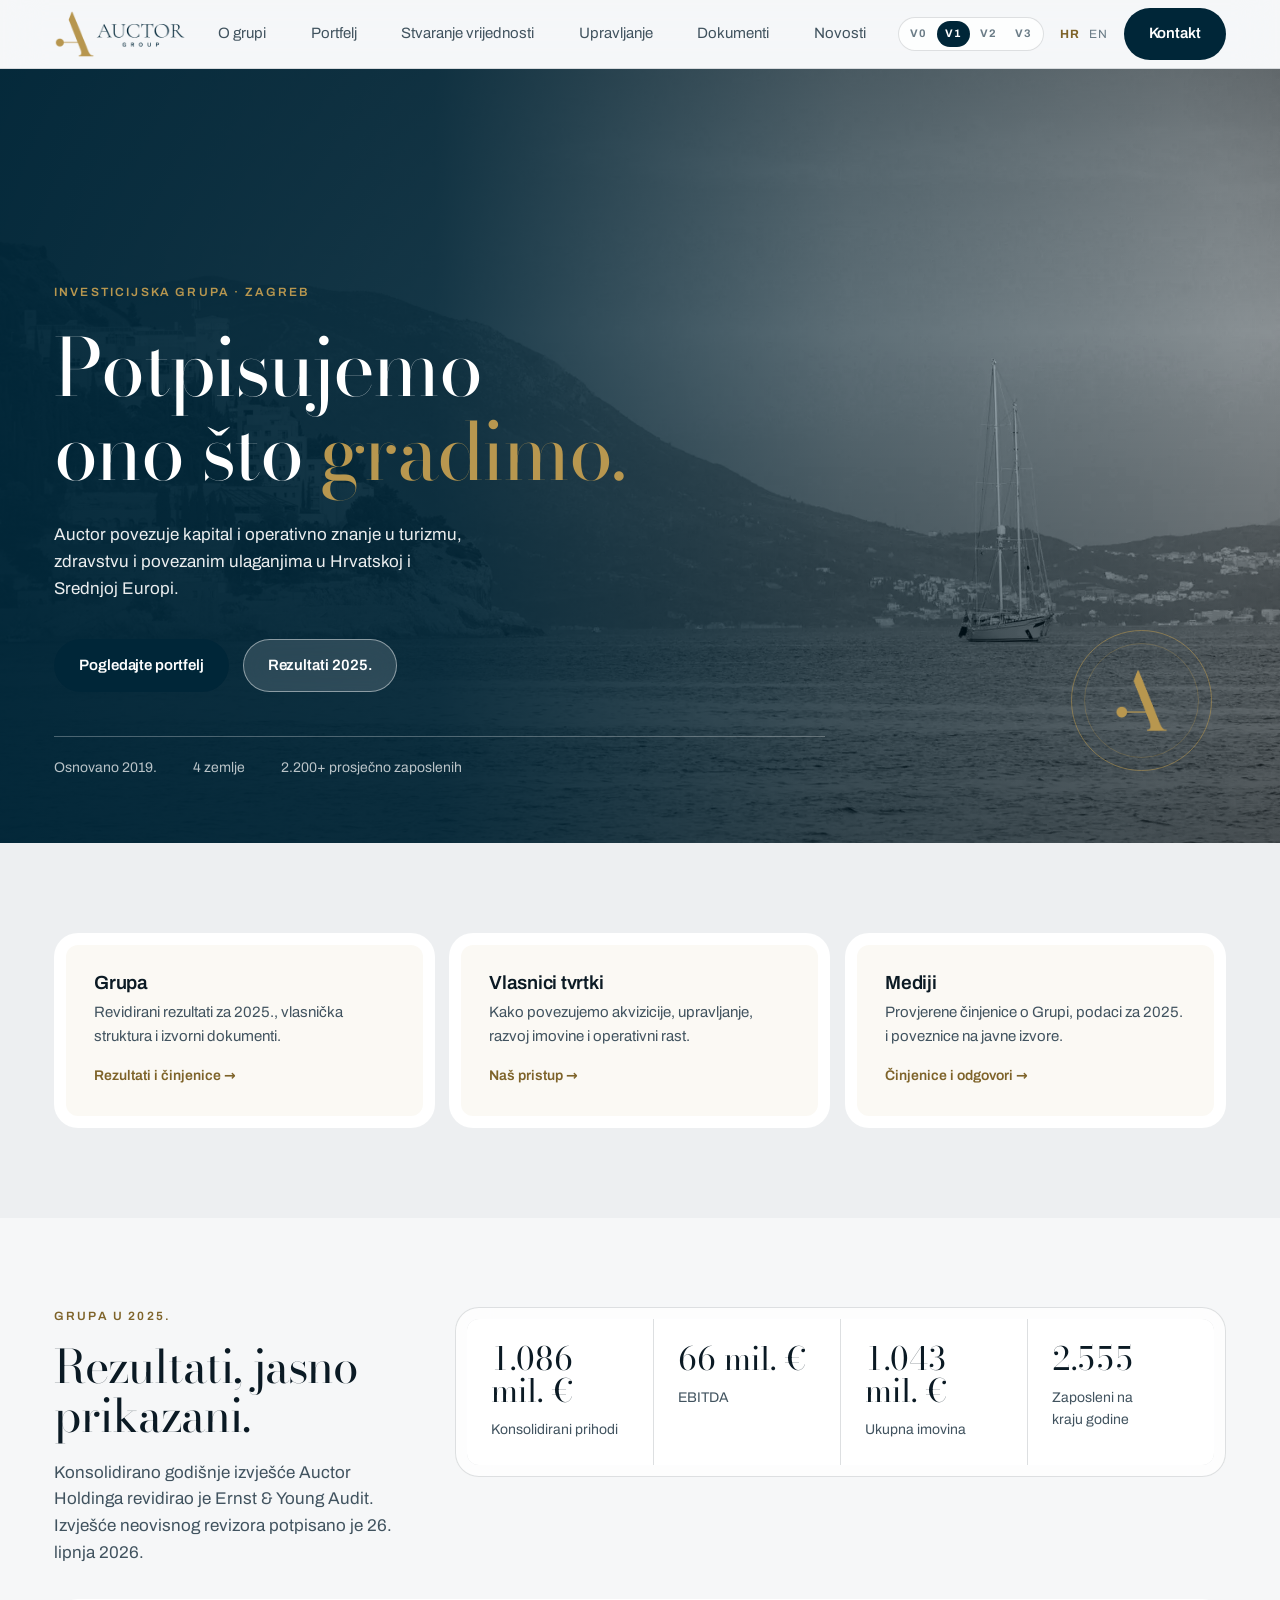
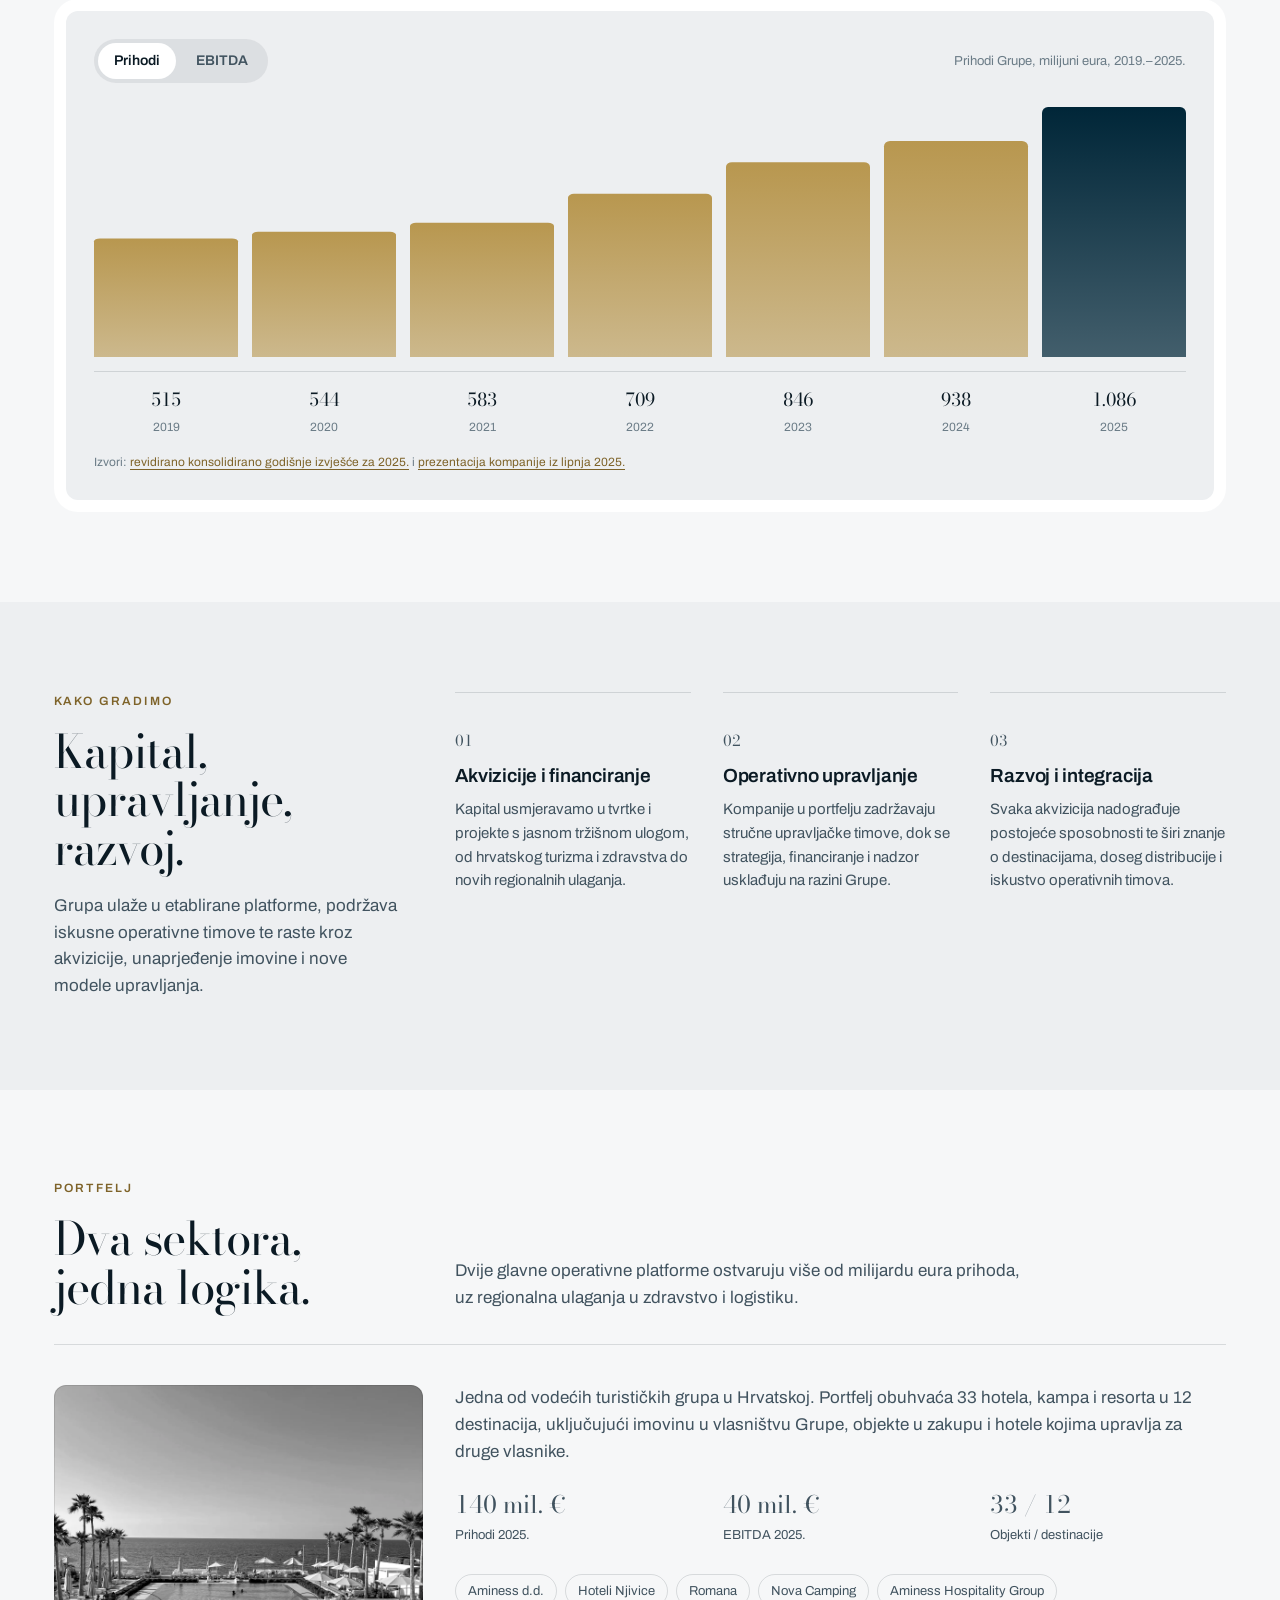
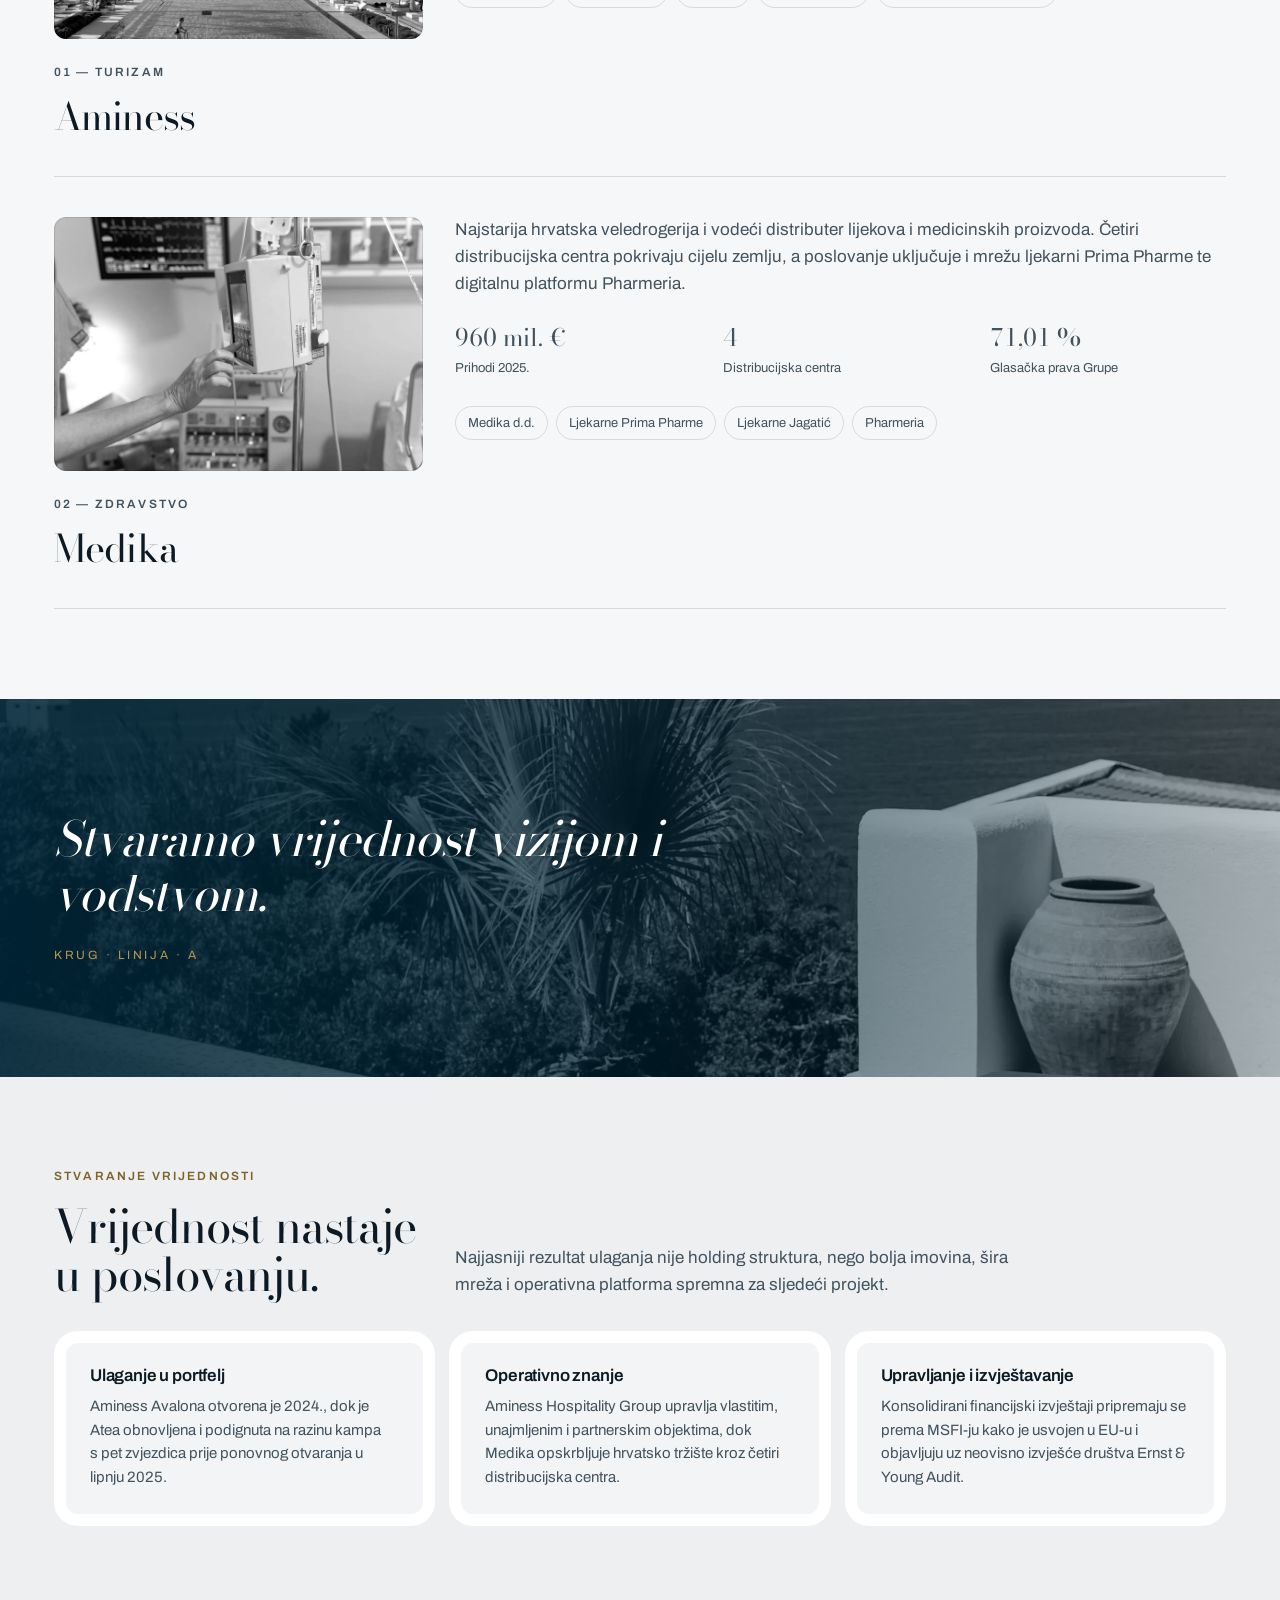
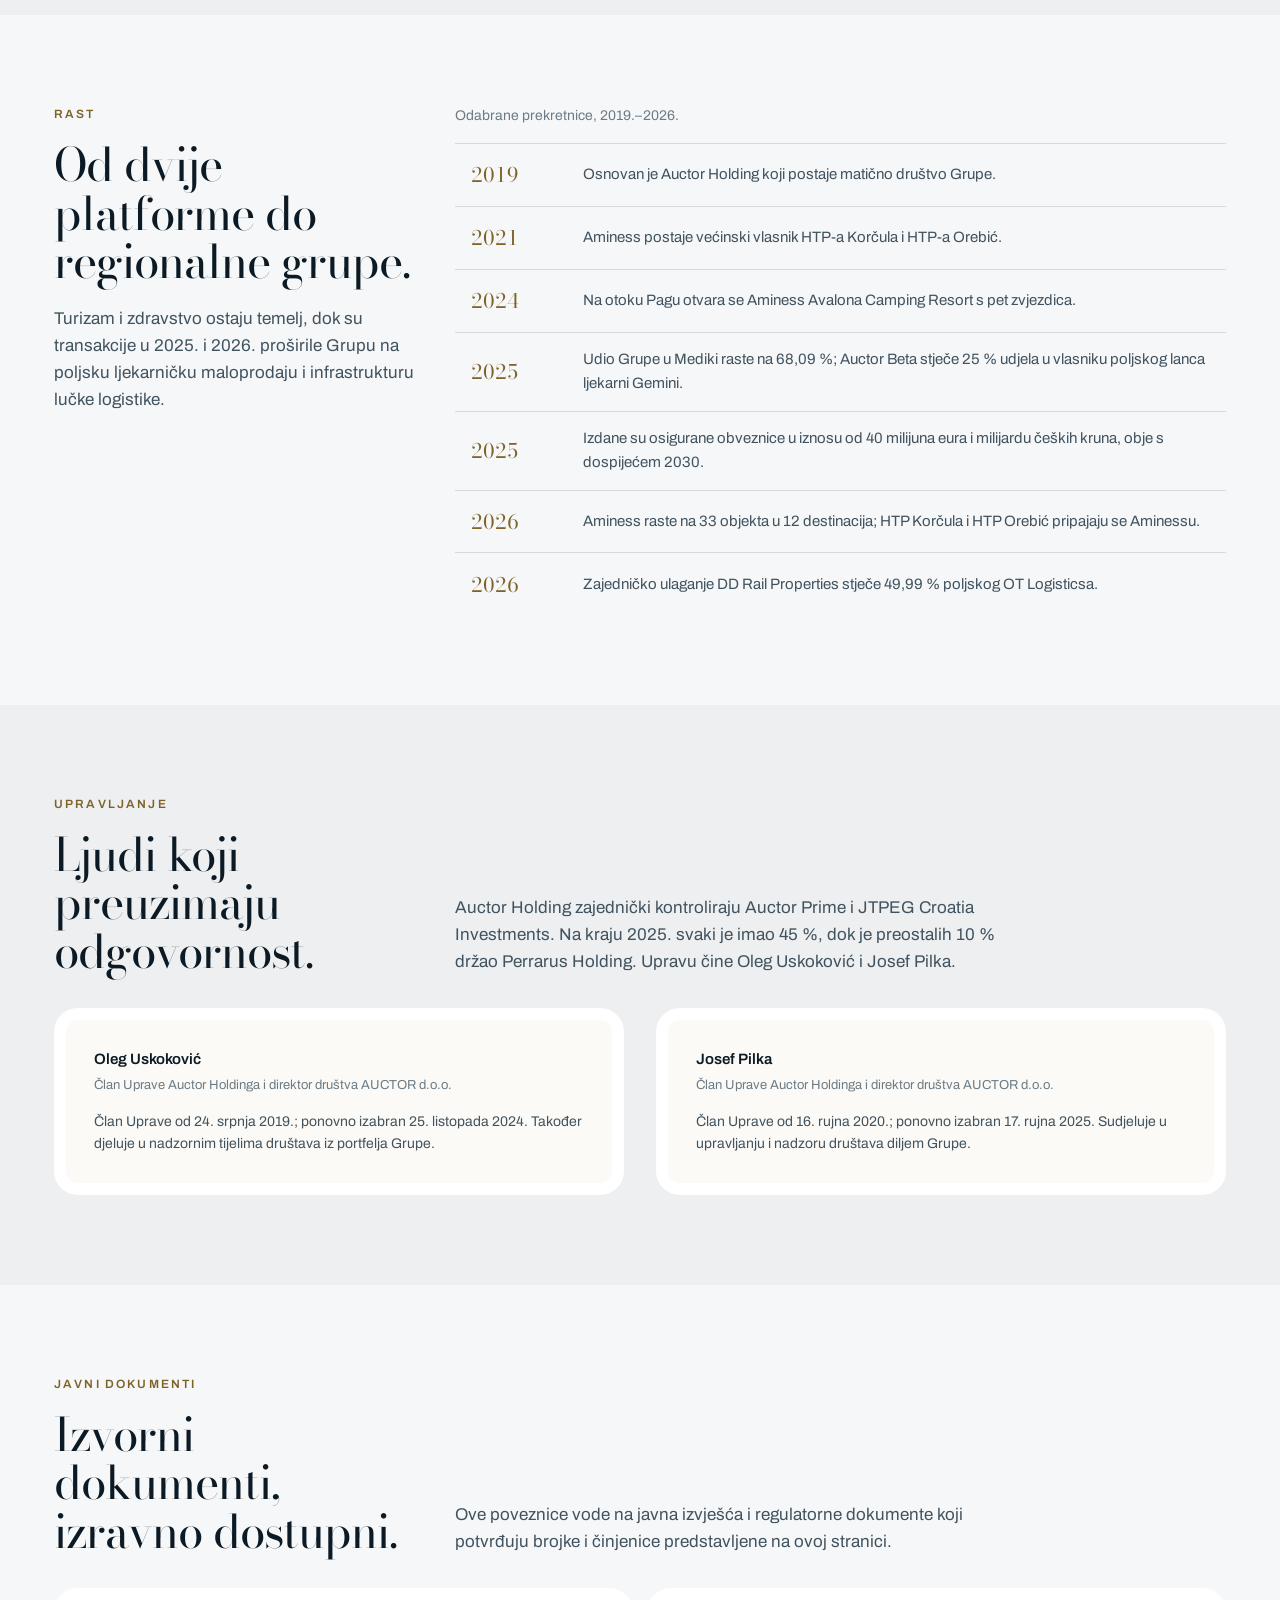
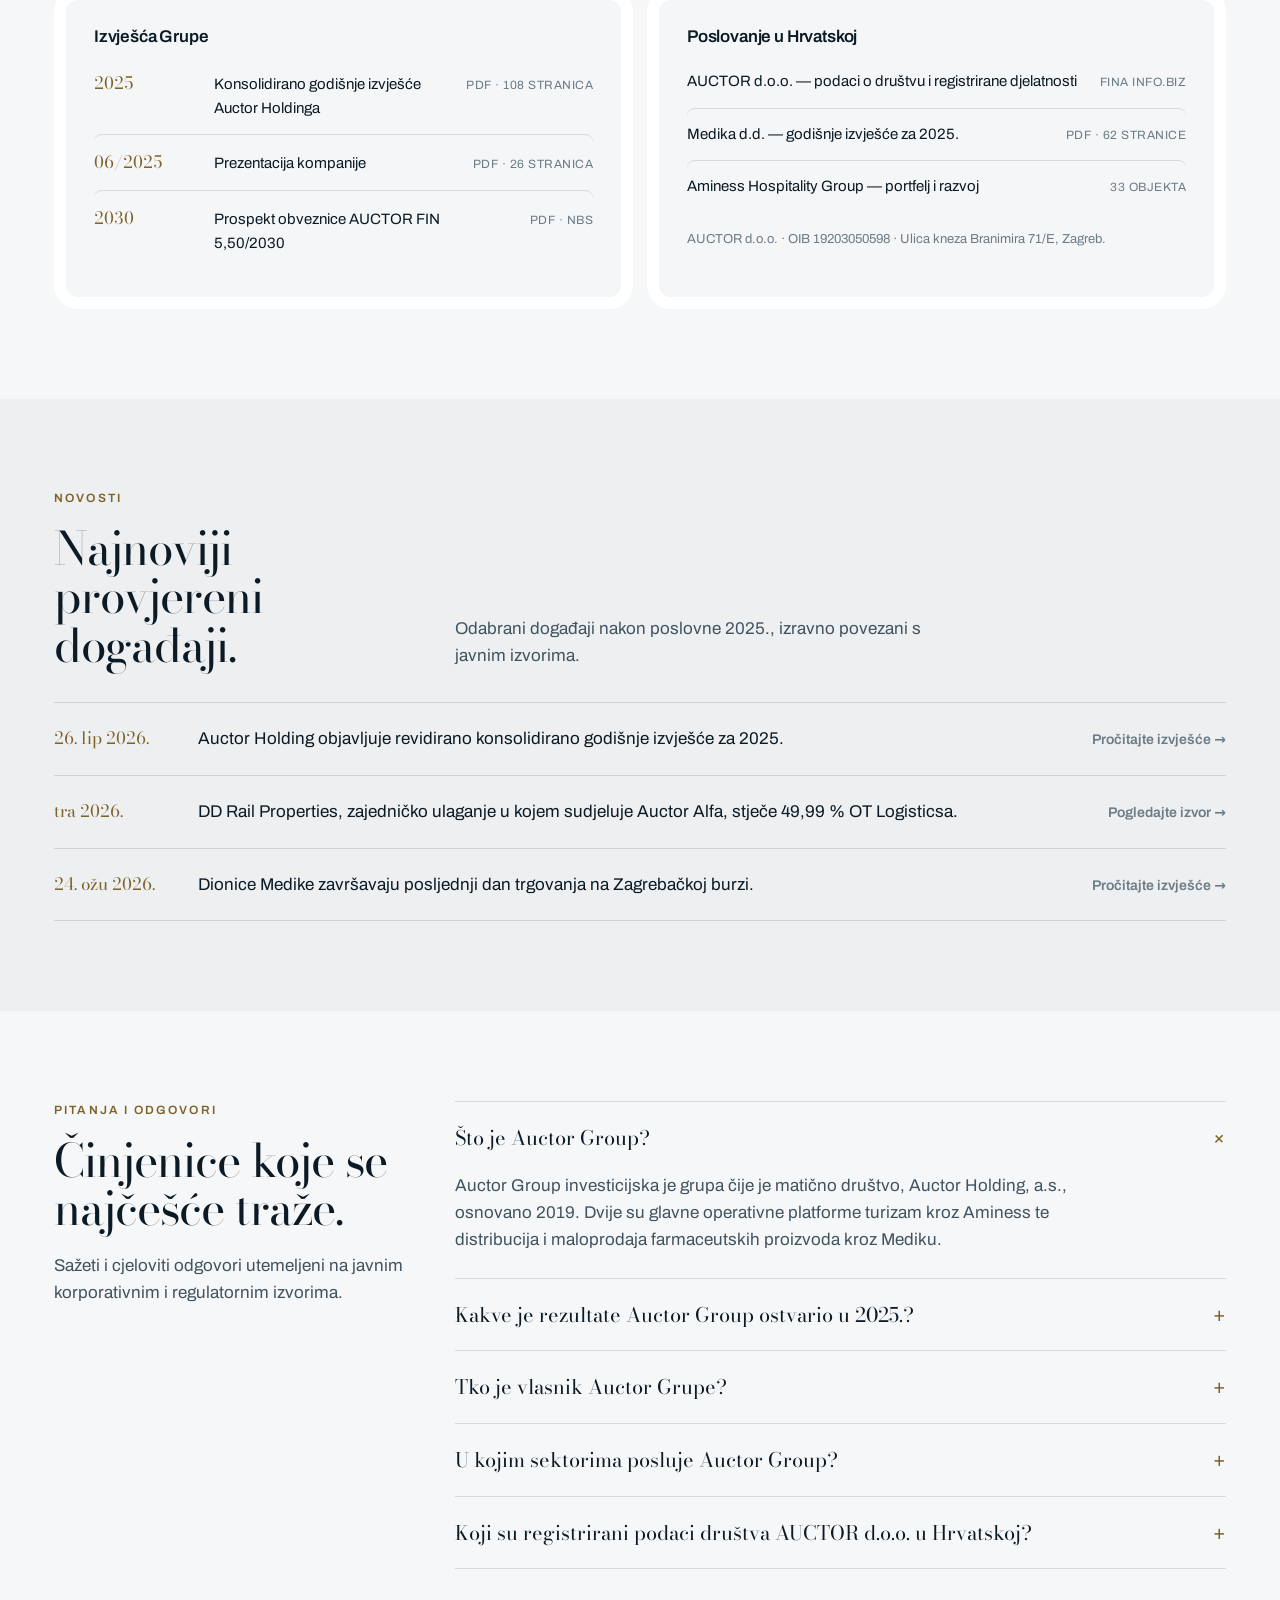
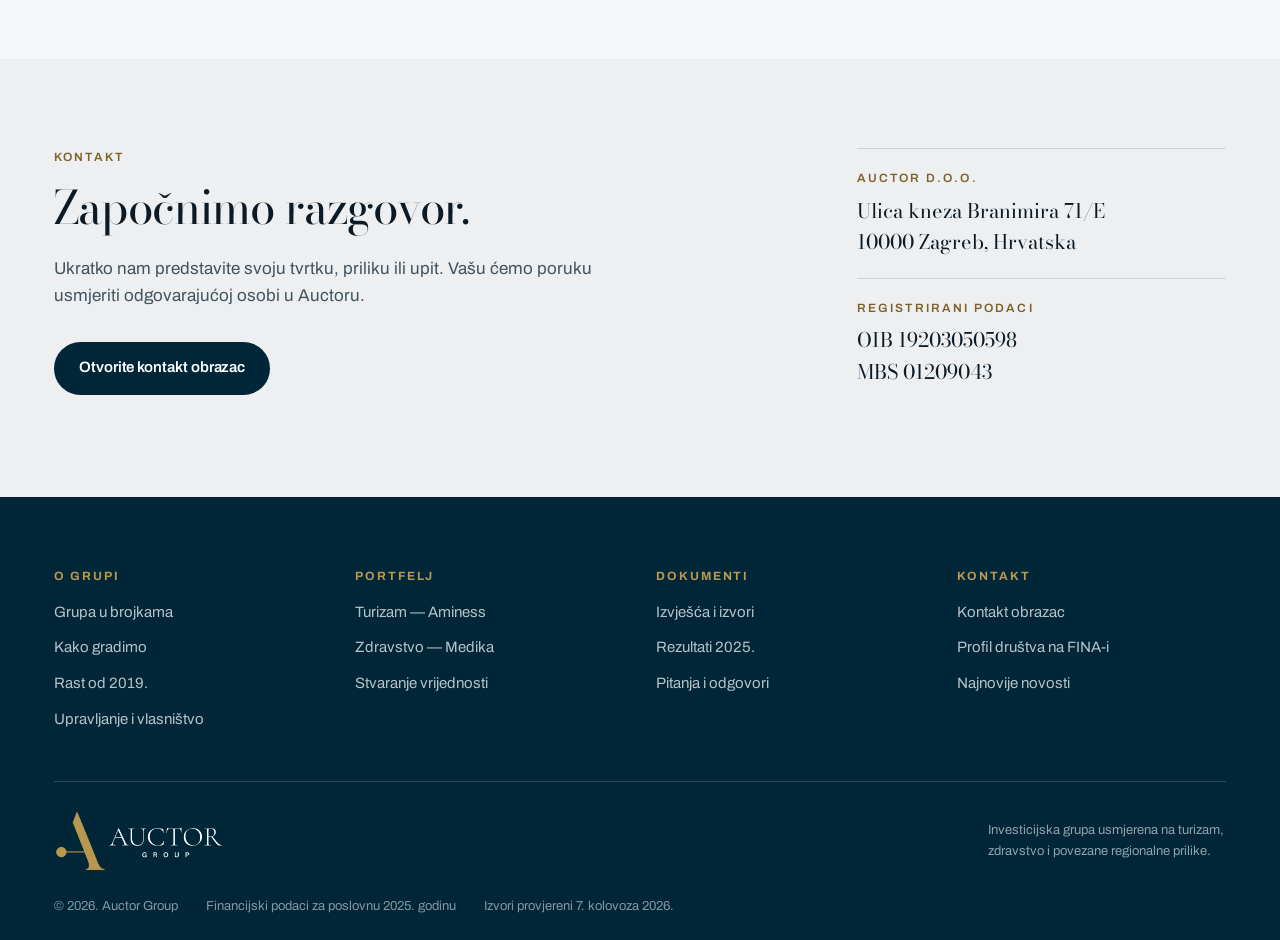
==== hr/index.html @ 30411e46 "Add Croatian and English site versions" ====
<!doctype html>
<html lang="hr">
<head>
<meta charset="utf-8">
<meta name="viewport" content="width=device-width, initial-scale=1">

<title>Auctor Group — ulaganja u turizam i zdravstvo</title>
<meta name="description" content="Auctor Group hrvatska je investicijska grupa koja kroz Aminess i Mediku razvija vodeće kompanije u turizmu i zdravstvu. Pogledajte revidirane rezultate za 2025.">
<meta name="robots" content="index,follow,max-image-preview:large,max-snippet:-1,max-video-preview:-1">
<meta name="googlebot" content="index,follow,max-image-preview:large,max-snippet:-1,max-video-preview:-1">

<link rel="canonical" href="https://www.auctor.hr/hr/">
<link rel="alternate" hreflang="en" href="https://www.auctor.hr/">
<link rel="alternate" hreflang="hr" href="https://www.auctor.hr/hr/">
<link rel="alternate" hreflang="x-default" href="https://www.auctor.hr/">

<meta name="theme-color" content="#F6F7F8" media="(prefers-color-scheme: light)">
<meta name="theme-color" content="#001622" media="(prefers-color-scheme: dark)">

<link rel="icon" href="/favicon.ico" sizes="32x32">
<link rel="icon" type="image/png" sizes="32x32" href="/assets/favicon-32x32.png">
<link rel="icon" type="image/png" sizes="192x192" href="/assets/favicon-192x192.png">
<link rel="apple-touch-icon" sizes="180x180" href="/assets/apple-touch-icon.png">
<link rel="manifest" href="/site.webmanifest">
<link rel="preload" href="/assets/photos/hero.webp" as="image" type="image/webp">

<meta property="og:type" content="website">
<meta property="og:locale" content="hr_HR">
<meta property="og:locale:alternate" content="en_GB">
<meta property="og:site_name" content="Auctor Group">
<meta property="og:title" content="Auctor Group — ulaganja u turizam i zdravstvo">
<meta property="og:description" content="Hrvatska investicijska grupa koja kroz Aminess i Mediku razvija vodeće kompanije u turizmu i zdravstvu.">
<meta property="og:url" content="https://www.auctor.hr/hr/">
<meta property="og:image" content="https://www.auctor.hr/assets/photos/hero.jpg">
<meta property="og:image:secure_url" content="https://www.auctor.hr/assets/photos/hero.jpg">
<meta property="og:image:type" content="image/jpeg">
<meta property="og:image:width" content="2400">
<meta property="og:image:height" content="1400">
<meta property="og:image:alt" content="Jadranska obala, jedno od ključnih turističkih tržišta Auctor Grupe">
<meta name="twitter:card" content="summary_large_image">
<meta name="twitter:title" content="Auctor Group — ulaganja u turizam i zdravstvo">
<meta name="twitter:description" content="Hrvatska investicijska grupa koja kroz Aminess i Mediku razvija vodeće kompanije u turizmu i zdravstvu.">
<meta name="twitter:image" content="https://www.auctor.hr/assets/photos/hero.jpg">
<meta name="twitter:image:alt" content="Jadranska obala, jedno od ključnih turističkih tržišta Auctor Grupe">

<link rel="stylesheet" href="/fonts/fonts.css">
<link rel="stylesheet" href="/assets/mark.css">
<link rel="stylesheet" href="/site.css">

<script type="application/ld+json">
{
  "@context": "https://schema.org",
  "@graph": [
    {
      "@type": "Corporation",
      "@id": "https://www.auctor.hr/#organisation",
      "name": "Auctor Group",
      "legalName": "Auctor Holding, a.s.",
      "alternateName": "Auctor Holding",
      "url": "https://www.auctor.hr/",
      "description": "Hrvatska investicijska grupa s dvije glavne operativne platforme: turizam kroz Aminess te distribucija i maloprodaja farmaceutskih proizvoda kroz Mediku.",
      "foundingDate": "2019",
      "identifier": {
        "@type": "PropertyValue",
        "propertyID": "Company registration number",
        "value": "08364028"
      },
      "industry": "Upravljanje ulaganjima, turizam i zdravstvo",
      "logo": {
        "@type": "ImageObject",
        "@id": "https://www.auctor.hr/#logo",
        "url": "https://www.auctor.hr/assets/lockup-v1-onLight.png",
        "contentUrl": "https://www.auctor.hr/assets/lockup-v1-onLight.png",
        "width": 1200,
        "height": 440,
        "caption": "Auctor Group"
      },
      "image": { "@id": "https://www.auctor.hr/#primaryimage" },
      "sameAs": [
        "https://hr.linkedin.com/company/auctorgroup"
      ],
      "areaServed": [
        { "@type": "Country", "name": "Croatia" },
        { "@type": "Country", "name": "Czech Republic" },
        { "@type": "Country", "name": "Slovakia" },
        { "@type": "Country", "name": "Poland" }
      ],
      "address": {
        "@type": "PostalAddress",
        "streetAddress": "Sokolovská 700/113a",
        "addressLocality": "Prague 8 — Karlín",
        "postalCode": "186 00",
        "addressCountry": "CZ"
      },
      "numberOfEmployees": { "@type": "QuantitativeValue", "value": 2555 },
      "subOrganization": [
        { "@id": "https://www.auctor.hr/#auctor-doo" },
        { "@id": "https://www.auctor.hr/#aminess" },
        { "@id": "https://www.auctor.hr/#medika" }
      ]
    },
    {
      "@type": "Organization",
      "@id": "https://www.auctor.hr/#auctor-doo",
      "name": "AUCTOR d.o.o.",
      "legalName": "AUCTOR d.o.o. za poslovno savjetovanje",
      "taxID": "19203050598",
      "identifier": [
        {
          "@type": "PropertyValue",
          "propertyID": "OIB",
          "value": "19203050598"
        },
        {
          "@type": "PropertyValue",
          "propertyID": "Company registration number",
          "value": "01209043"
        }
      ],
      "parentOrganization": { "@id": "https://www.auctor.hr/#organisation" },
      "address": {
        "@type": "PostalAddress",
        "streetAddress": "Ulica kneza Branimira 71/E",
        "addressLocality": "Zagreb",
        "postalCode": "10000",
        "addressCountry": "HR"
      }
    },
    {
      "@type": "Organization",
      "@id": "https://www.auctor.hr/#aminess",
      "name": "Aminess Group",
      "url": "https://www.aminess-hospitality-group.com/",
      "description": "Turistička grupa s 33 hotela, kampa i resorta u 12 destinacija.",
      "parentOrganization": { "@id": "https://www.auctor.hr/#organisation" }
    },
    {
      "@type": "Organization",
      "@id": "https://www.auctor.hr/#medika",
      "name": "Medika d.d.",
      "url": "https://www.medika.hr/",
      "description": "Vodeći hrvatski distributer lijekova i medicinskih proizvoda s vlastitom ljekarničkom mrežom.",
      "parentOrganization": { "@id": "https://www.auctor.hr/#organisation" }
    },
    {
      "@type": "Person",
      "name": "Oleg Uskoković",
      "jobTitle": "Član Uprave",
      "worksFor": { "@id": "https://www.auctor.hr/#organisation" }
    },
    {
      "@type": "Person",
      "name": "Josef Pilka",
      "jobTitle": "Član Uprave",
      "worksFor": { "@id": "https://www.auctor.hr/#organisation" }
    },
    {
      "@type": "WebSite",
      "@id": "https://www.auctor.hr/#website",
      "url": "https://www.auctor.hr/",
      "name": "Auctor Group",
      "alternateName": "Auctor",
      "description": "Auctor Group kroz Aminess i Mediku razvija vodeće kompanije u turizmu i zdravstvu.",
      "publisher": { "@id": "https://www.auctor.hr/#organisation" },
      "inLanguage": "hr"
    },
    {
      "@type": "ImageObject",
      "@id": "https://www.auctor.hr/#primaryimage",
      "url": "https://www.auctor.hr/assets/photos/hero.jpg",
      "contentUrl": "https://www.auctor.hr/assets/photos/hero.jpg",
      "width": 2400,
      "height": 1400,
      "caption": "Jadranska obala, jedno od ključnih turističkih tržišta Auctor Grupe"
    },
    {
      "@type": "WebPage",
      "@id": "https://www.auctor.hr/hr/#webpage",
      "url": "https://www.auctor.hr/hr/",
      "name": "Auctor Group — ulaganja u turizam i zdravstvo",
      "description": "Auctor Group hrvatska je investicijska grupa koja kroz Aminess i Mediku razvija vodeće kompanije u turizmu i zdravstvu.",
      "isPartOf": { "@id": "https://www.auctor.hr/#website" },
      "about": { "@id": "https://www.auctor.hr/#organisation" },
      "primaryImageOfPage": { "@id": "https://www.auctor.hr/#primaryimage" },
      "dateModified": "2026-08-07",
      "inLanguage": "hr"
    }
  ]
}
</script>
</head>
<body>
<a class="skip" href="#main">Prijeđi na sadržaj</a>

<header class="top">
  <div class="shell top__in">
    <a class="top__logo" href="/hr/" aria-label="Auctor Group — početna">
      <img class="is-light" src="/assets/lockup-v1-onLight.png" alt="Auctor Group" width="1200" height="440">
      <img class="is-dark" src="/assets/lockup-v1-onDark.png" alt="" width="1200" height="440" aria-hidden="true">
    </a>
    <nav class="top__nav" aria-label="Glavna navigacija">
      <a class="top__link" href="#group">O grupi</a>
      <a class="top__link" href="#portfolio">Portfelj</a>
      <a class="top__link" href="#value-creation">Stvaranje vrijednosti</a>
      <a class="top__link" href="#governance">Upravljanje</a>
      <a class="top__link" href="#documents">Dokumenti</a>
      <a class="top__link" href="#updates">Novosti</a>
    </nav>
    <div class="top__side">
      <nav class="version-switch" aria-label="Verzije dizajna">
        <a href="/v0/">V0</a>
        <a href="/hr/" aria-current="page">V1</a>
        <a href="/v2/hr/">V2</a>
        <a href="/v3/hr/">V3</a>
      </nav>
      <nav class="lang" aria-label="Jezici">
        <a href="/hr/" lang="hr" hreflang="hr" aria-current="page">HR</a>
        <a href="/" lang="en" hreflang="en">EN</a>
      </nav>
      <button class="btn js-contact-open" type="button">Kontakt</button>
    </div>
  </div>
  <div class="shell"><nav class="top__scroll" aria-label="Mobilna navigacija">
    <a class="top__link" href="#group">O grupi</a>
    <a class="top__link" href="#portfolio">Portfelj</a>
    <a class="top__link" href="#value-creation">Stvaranje vrijednosti</a>
    <a class="top__link" href="#governance">Upravljanje</a>
    <a class="top__link" href="#documents">Dokumenti</a>
    <a class="top__link" href="#updates">Novosti</a>
    <a class="top__link" href="#faq">Pitanja</a>
    <button class="top__link js-contact-open" type="button">Kontakt</button>
  </nav></div>
</header>

<main id="main">

  <!-- ================= HERO ================= -->
  <section class="hero">
    <div class="hero__bg">
      <picture>
        <source srcset="/assets/photos/hero.webp" type="image/webp">
        <img src="/assets/photos/hero.jpg" alt="Jadranska obala, jedno od ključnih turističkih tržišta Auctor Grupe" width="2400" height="1400" fetchpriority="high" decoding="async">
      </picture>
    </div>
    <div class="hero__scrim" aria-hidden="true"></div>

    <div class="shell grid">
      <div class="c8">
        <p class="eyebrow" data-in style="--i:0">Investicijska grupa · Zagreb</p>
        <h1 data-in style="--i:1">Potpisujemo ono što <em>gradimo.</em></h1>
        <p class="hero__lede" data-in style="--i:2">
          Auctor povezuje kapital i operativno znanje u turizmu, zdravstvu i povezanim
          ulaganjima u Hrvatskoj i Srednjoj Europi.
        </p>
        <div class="hero__cta" data-in style="--i:3">
          <a class="btn" href="#portfolio">Pogledajte portfelj</a>
          <a class="btn btn--quiet" href="#group">Rezultati 2025.</a>
        </div>
        <p class="hero__meta" data-in style="--i:4">
          <span>Osnovano 2019.</span><span>4 zemlje</span><span>2.200+ prosječno zaposlenih</span>
        </p>
      </div>
    </div>

    <p class="hero__seal" role="img" aria-label="Znak Auctora: krug, linija i slovo A">
      <span></span>
    </p>
  </section>

  <!-- ================= AUDIENCE PATHWAYS ================= -->
  <section class="section section--tint" aria-labelledby="pathways-h">
    <div class="shell">
      <h2 id="pathways-h" class="u-hide">Odaberite sadržaj</h2>
      <div class="doors">
        <a class="door" href="#group" data-in style="--i:0">
          <span class="door__in">
            <h3>Grupa</h3>
            <p>Revidirani rezultati za 2025., vlasnička struktura i izvorni dokumenti.</p>
            <span class="door__go">Rezultati i činjenice →</span>
          </span>
        </a>
        <a class="door" href="#approach" data-in style="--i:1">
          <span class="door__in">
            <h3>Vlasnici tvrtki</h3>
            <p>Kako povezujemo akvizicije, upravljanje, razvoj imovine i operativni rast.</p>
            <span class="door__go">Naš pristup →</span>
          </span>
        </a>
        <a class="door" href="#faq" data-in style="--i:2">
          <span class="door__in">
            <h3>Mediji</h3>
            <p>Provjerene činjenice o Grupi, podaci za 2025. i poveznice na javne izvore.</p>
            <span class="door__go">Činjenice i odgovori →</span>
          </span>
        </a>
      </div>
    </div>
  </section>

  <!-- ================= PERFORMANCE ================= -->
  <section class="section" id="group" aria-labelledby="group-h">
    <div class="shell grid">
      <div class="c4">
        <p class="eyebrow">Grupa u 2025.</p>
        <h2 id="group-h" class="h2">Rezultati, jasno prikazani.</h2>
        <p class="lede" style="margin-top:1.25rem">
          Konsolidirano godišnje izvješće Auctor Holdinga revidirao je Ernst &amp; Young Audit.
          Izvješće neovisnog revizora potpisano je 26. lipnja 2026.
        </p>
      </div>
      <div class="c8" data-in>
        <div class="panel">
          <div class="figs">
            <div class="fig"><p class="fig__v num">1.086 mil. €</p><p class="fig__l">Konsolidirani prihodi</p></div>
            <div class="fig"><p class="fig__v num">66 mil. €</p><p class="fig__l">EBITDA</p></div>
            <div class="fig"><p class="fig__v num">1.043 mil. €</p><p class="fig__l">Ukupna imovina</p></div>
            <div class="fig"><p class="fig__v num">2.555</p><p class="fig__l">Zaposleni na kraju godine</p></div>
          </div>
        </div>
      </div>

      <div class="c12" data-in>
        <div class="chart">
          <div class="chart__in">
            <div class="chart__bar">
              <div class="seg" role="group" aria-label="Odaberite pokazatelj poslovanja">
                <button type="button" id="btn-revenue" aria-pressed="true">Prihodi</button>
                <button type="button" id="btn-ebitda" aria-pressed="false">EBITDA</button>
              </div>
              <p class="chart__note" id="chart-note">Prihodi Grupe, milijuni eura, 2019.–2025.</p>
            </div>

            <div class="plot" id="plot" role="img" aria-describedby="chart-note chart-table">
              <div class="plot__col"><span class="plot__bar" style="transform:scaleY(.545)"></span></div>
              <div class="plot__col"><span class="plot__bar" style="transform:scaleY(.576)"></span></div>
              <div class="plot__col"><span class="plot__bar" style="transform:scaleY(.617)"></span></div>
              <div class="plot__col"><span class="plot__bar" style="transform:scaleY(.751)"></span></div>
              <div class="plot__col"><span class="plot__bar" style="transform:scaleY(.896)"></span></div>
              <div class="plot__col"><span class="plot__bar" style="transform:scaleY(.864)"></span></div>
              <div class="plot__col plot__col--last"><span class="plot__bar" style="transform:scaleY(1)"></span></div>
            </div>
            <div class="axis" id="axis">
              <div><b class="num">515</b><span>2019</span></div>
              <div><b class="num">544</b><span>2020</span></div>
              <div><b class="num">583</b><span>2021</span></div>
              <div><b class="num">709</b><span>2022</span></div>
              <div><b class="num">846</b><span>2023</span></div>
              <div><b class="num">938</b><span>2024</span></div>
              <div><b class="num">1,086</b><span>2025</span></div>
            </div>

            <!-- Accessible data-table alternative to the visual chart. -->
            <div class="u-hide"><table id="chart-table">
              <caption>Prihodi i EBITDA Auctor Grupe, milijuni eura</caption>
              <thead><tr><th scope="col">Godina</th><th scope="col">Prihodi</th><th scope="col">EBITDA</th></tr></thead>
              <tbody>
                <tr><th scope="row">2019</th><td>515</td><td>25.5</td></tr>
                <tr><th scope="row">2020</th><td>544</td><td>19.9</td></tr>
                <tr><th scope="row">2021</th><td>583</td><td>27.9</td></tr>
                <tr><th scope="row">2022</th><td>709</td><td>45.4</td></tr>
                <tr><th scope="row">2023</th><td>846</td><td>50.5</td></tr>
                <tr><th scope="row">2024</th><td>938</td><td>65.1</td></tr>
                <tr><th scope="row">2025</th><td>1,086</td><td>66.2</td></tr>
              </tbody>
            </table></div>
            <p class="source-note">
              Izvori: <a href="https://www.datocms-assets.com/145797/1782751970-auctor-holding_consolidated-annual-report_2025-eng.pdf" target="_blank" rel="noopener">revidirano konsolidirano godišnje izvješće za 2025.</a>
              i <a href="https://assets-eu-01.kc-usercontent.com/23883f12-8a12-01af-3f05-426faedce691/9735663a-ffc7-491c-854a-6f6a893ee2dc/Auctor%20Holding%20-%20Investor%20Presentation.pdf" target="_blank" rel="noopener">prezentacija kompanije iz lipnja 2025.</a>
            </p>
          </div>
        </div>
      </div>
    </div>
  </section>

  <!-- ================= APPROACH ================= -->
  <section class="section section--tint" id="approach" aria-labelledby="approach-h">
    <div class="shell grid">
      <div class="c4">
        <p class="eyebrow">Kako gradimo</p>
        <h2 id="approach-h" class="h2">Kapital, upravljanje, razvoj.</h2>
        <p class="lede" style="margin-top:1.25rem">
          Grupa ulaže u etablirane platforme, podržava iskusne operativne timove te raste
          kroz akvizicije, unaprjeđenje imovine i nove modele upravljanja.
        </p>
      </div>
      <ol class="c8 grid" style="grid-template-columns:repeat(auto-fit,minmax(14rem,1fr))">
        <li class="rule" data-in style="--i:0">
          <p class="rule__n num">01</p>
          <h3>Akvizicije i financiranje</h3>
          <p>Kapital usmjeravamo u tvrtke i projekte s jasnom tržišnom ulogom,
             od hrvatskog turizma i zdravstva do novih regionalnih ulaganja.</p>
        </li>
        <li class="rule" data-in style="--i:1">
          <p class="rule__n num">02</p>
          <h3>Operativno upravljanje</h3>
          <p>Kompanije u portfelju zadržavaju stručne upravljačke timove, dok se strategija,
             financiranje i nadzor usklađuju na razini Grupe.</p>
        </li>
        <li class="rule" data-in style="--i:2">
          <p class="rule__n num">03</p>
          <h3>Razvoj i integracija</h3>
          <p>Svaka akvizicija nadograđuje postojeće sposobnosti te širi znanje o destinacijama,
             doseg distribucije i iskustvo operativnih timova.</p>
        </li>
      </ol>
    </div>
  </section>

  <!-- ================= PORTFOLIO ================= -->
  <section class="section" id="portfolio" aria-labelledby="portfolio-h">
    <div class="shell">
      <div class="grid" style="margin-bottom:var(--space)">
        <div class="c4">
          <p class="eyebrow">Portfelj</p>
          <h2 id="portfolio-h" class="h2">Dva sektora, jedna logika.</h2>
        </div>
        <p class="c8 lede" style="align-self:end">
          Dvije glavne operativne platforme ostvaruju više od milijardu eura prihoda,
          uz regionalna ulaganja u zdravstvo i logistiku.
        </p>
      </div>

      <article class="co grid" data-in>
        <div class="c4">
          <picture class="co__photo">
            <source srcset="/assets/photos/turizam.webp" type="image/webp">
            <img src="/assets/photos/turizam.jpg" alt="Bazen hotela na obali s pogledom na more" width="1600" height="1100" loading="lazy" decoding="async">
          </picture>
          <p class="co__tag">01 — Turizam</p>
          <h3 style="margin-top:.875rem">Aminess</h3>
        </div>
        <div class="c8">
          <p>Jedna od vodećih turističkih grupa u Hrvatskoj. Portfelj obuhvaća 33 hotela,
             kampa i resorta u 12 destinacija, uključujući imovinu u vlasništvu Grupe,
             objekte u zakupu i hotele kojima upravlja za druge vlasnike.</p>
          <div class="kv">
            <div><p class="kv__v num">140 mil. €</p><p class="kv__l">Prihodi 2025.</p></div>
            <div><p class="kv__v num">40 mil. €</p><p class="kv__l">EBITDA 2025.</p></div>
            <div><p class="kv__v num">33 / 12</p><p class="kv__l">Objekti / destinacije</p></div>
          </div>
          <p class="chips">
            <span>Aminess d.d.</span><span>Hoteli Njivice</span><span>Romana</span>
            <span>Nova Camping</span><span>Aminess Hospitality Group</span>
          </p>
        </div>
      </article>

      <article class="co grid" data-in>
        <div class="c4">
          <picture class="co__photo">
            <source srcset="/assets/photos/farmacija.webp" type="image/webp">
            <img src="/assets/photos/farmacija.jpg" alt="Medicinska oprema u bolničkoj sobi" width="1600" height="1100" loading="lazy" decoding="async">
          </picture>
          <p class="co__tag">02 — Zdravstvo</p>
          <h3 style="margin-top:.875rem">Medika</h3>
        </div>
        <div class="c8">
          <p>Najstarija hrvatska veledrogerija i vodeći distributer lijekova i medicinskih
             proizvoda. Četiri distribucijska centra pokrivaju cijelu zemlju, a poslovanje uključuje
             i mrežu ljekarni Prima Pharme te digitalnu platformu Pharmeria.</p>
          <div class="kv">
            <div><p class="kv__v num">960 mil. €</p><p class="kv__l">Prihodi 2025.</p></div>
            <div><p class="kv__v num">4</p><p class="kv__l">Distribucijska centra</p></div>
            <div><p class="kv__v num">71,01 %</p><p class="kv__l">Glasačka prava Grupe</p></div>
          </div>
          <p class="chips">
            <span>Medika d.d.</span><span>Ljekarne Prima Pharme</span>
            <span>Ljekarne Jagatić</span><span>Pharmeria</span>
          </p>
        </div>
      </article>
    </div>
  </section>

  <!-- ================= BRAND STATEMENT ================= -->
  <section class="band" aria-label="Izjava brenda">
    <div class="band__bg">
      <picture>
        <source srcset="/assets/photos/traka.webp" type="image/webp">
        <img src="/assets/photos/traka.jpg" alt="" width="2400" height="1000" loading="lazy" decoding="async">
      </picture>
    </div>
    <div class="band__scrim" aria-hidden="true"></div>
    <div class="shell">
      <blockquote>Stvaramo vrijednost vizijom i vodstvom.</blockquote>
      <p class="band__sub">Krug · Linija · A</p>
    </div>
  </section>

  <!-- ================= VALUE CREATION ================= -->
  <section class="section section--tint" id="value-creation" aria-labelledby="value-creation-h">
    <div class="shell">
      <div class="grid" style="margin-bottom:var(--space)">
        <div class="c4">
          <p class="eyebrow">Stvaranje vrijednosti</p>
          <h2 id="value-creation-h" class="h2">Vrijednost nastaje u poslovanju.</h2>
        </div>
        <p class="c8 lede" style="align-self:end">
          Najjasniji rezultat ulaganja nije holding struktura, nego bolja imovina,
          šira mreža i operativna platforma spremna za sljedeći projekt.
        </p>
      </div>
      <div class="esg">
        <div class="esg__i" data-in style="--i:0"><div class="esg__in">
          <h3>Ulaganje u portfelj</h3>
          <p>Aminess Avalona otvorena je 2024., dok je Atea obnovljena i podignuta na razinu
             kampa s pet zvjezdica prije ponovnog otvaranja u lipnju 2025.</p>
        </div></div>
        <div class="esg__i" data-in style="--i:1"><div class="esg__in">
          <h3>Operativno znanje</h3>
          <p>Aminess Hospitality Group upravlja vlastitim, unajmljenim i partnerskim objektima,
             dok Medika opskrbljuje hrvatsko tržište kroz četiri distribucijska centra.</p>
        </div></div>
        <div class="esg__i" data-in style="--i:2"><div class="esg__in">
          <h3>Upravljanje i izvještavanje</h3>
          <p>Konsolidirani financijski izvještaji pripremaju se prema MSFI-ju kako je usvojen u EU-u
             i objavljuju uz neovisno izvješće društva Ernst &amp; Young Audit.</p>
        </div></div>
      </div>
    </div>
  </section>

  <!-- ================= GROWTH ================= -->
  <section class="section" id="growth" aria-labelledby="growth-h">
    <div class="shell grid">
      <div class="c4">
        <p class="eyebrow">Rast</p>
        <h2 id="growth-h" class="h2">Od dvije platforme do regionalne grupe.</h2>
        <p class="lede" style="margin-top:1.25rem">
          Turizam i zdravstvo ostaju temelj, dok su transakcije u 2025. i 2026. proširile
          Grupu na poljsku ljekarničku maloprodaju i infrastrukturu lučke logistike.
        </p>
      </div>
      <div class="c8" data-in>
        <table>
          <caption>Odabrane prekretnice, 2019.–2026.</caption>
          <tbody>
            <tr><th scope="row" class="num">2019</th><td>Osnovan je Auctor Holding koji postaje matično društvo Grupe.</td></tr>
            <tr><th scope="row" class="num">2021</th><td>Aminess postaje većinski vlasnik HTP-a Korčula i HTP-a Orebić.</td></tr>
            <tr><th scope="row" class="num">2024</th><td>Na otoku Pagu otvara se Aminess Avalona Camping Resort s pet zvjezdica.</td></tr>
            <tr><th scope="row" class="num">2025</th><td>Udio Grupe u Mediki raste na 68,09 %; Auctor Beta stječe 25 % udjela u vlasniku poljskog lanca ljekarni Gemini.</td></tr>
            <tr><th scope="row" class="num">2025</th><td>Izdane su osigurane obveznice u iznosu od 40 milijuna eura i milijardu čeških kruna, obje s dospijećem 2030.</td></tr>
            <tr><th scope="row" class="num">2026</th><td>Aminess raste na 33 objekta u 12 destinacija; HTP Korčula i HTP Orebić pripajaju se Aminessu.</td></tr>
            <tr><th scope="row" class="num">2026</th><td>Zajedničko ulaganje DD Rail Properties stječe 49,99 % poljskog OT Logisticsa.</td></tr>
          </tbody>
        </table>
      </div>
    </div>
  </section>

  <!-- ================= GOVERNANCE ================= -->
  <section class="section section--tint" id="governance" aria-labelledby="governance-h">
    <div class="shell">
      <div class="grid" style="margin-bottom:var(--space)">
        <div class="c4">
          <p class="eyebrow">Upravljanje</p>
          <h2 id="governance-h" class="h2">Ljudi koji preuzimaju odgovornost.</h2>
        </div>
        <p class="c8 lede" style="align-self:end">
          Auctor Holding zajednički kontroliraju Auctor Prime i JTPEG Croatia Investments.
          Na kraju 2025. svaki je imao 45 %, dok je preostalih 10 % držao Perrarus Holding.
          Upravu čine Oleg Uskoković i Josef Pilka.
        </p>
      </div>
      <div class="grid">
        <article class="c6 who" data-in style="--i:0"><div class="who__in">
          <p class="who__name">Oleg Uskoković</p>
          <p class="who__role">Član Uprave Auctor Holdinga i direktor društva AUCTOR d.o.o.</p>
          <p class="who__bio">
            Član Uprave od 24. srpnja 2019.; ponovno izabran 25. listopada 2024.
            Također djeluje u nadzornim tijelima društava iz portfelja Grupe.
          </p>
        </div></article>
        <article class="c6 who" data-in style="--i:1"><div class="who__in">
          <p class="who__name">Josef Pilka</p>
          <p class="who__role">Član Uprave Auctor Holdinga i direktor društva AUCTOR d.o.o.</p>
          <p class="who__bio">
            Član Uprave od 16. rujna 2020.; ponovno izabran 17. rujna 2025.
            Sudjeluje u upravljanju i nadzoru društava diljem Grupe.
          </p>
        </div></article>
      </div>
    </div>
  </section>

  <!-- ================= PUBLIC DOCUMENTS ================= -->
  <section class="section" id="documents" aria-labelledby="documents-h">
    <div class="shell">
      <div class="grid" style="margin-bottom:var(--space)">
        <div class="c4">
          <p class="eyebrow">Javni dokumenti</p>
          <h2 id="documents-h" class="h2">Izvorni dokumenti, izravno dostupni.</h2>
        </div>
        <p class="c8 lede" style="align-self:end">
          Ove poveznice vode na javna izvješća i regulatorne dokumente koji potvrđuju brojke
          i činjenice predstavljene na ovoj stranici.
        </p>
      </div>

      <div class="ir">
        <div class="ir__box" data-in style="--i:0"><div class="ir__in">
          <h3>Izvješća Grupe</h3>
          <div class="ir__list">
            <a class="ir__row ir__row--link" href="https://www.datocms-assets.com/145797/1782751970-auctor-holding_consolidated-annual-report_2025-eng.pdf" target="_blank" rel="noopener">
              <span class="ir__date num">2025</span>
              <span class="ir__t">Konsolidirano godišnje izvješće Auctor Holdinga</span>
              <span class="ir__meta">PDF · 108 stranica</span>
            </a>
            <a class="ir__row ir__row--link" href="https://assets-eu-01.kc-usercontent.com/23883f12-8a12-01af-3f05-426faedce691/9735663a-ffc7-491c-854a-6f6a893ee2dc/Auctor%20Holding%20-%20Investor%20Presentation.pdf" target="_blank" rel="noopener">
              <span class="ir__date num">06/2025</span>
              <span class="ir__t">Prezentacija kompanije</span>
              <span class="ir__meta">PDF · 26 stranica</span>
            </a>
            <a class="ir__row ir__row--link" href="https://auctorfinancesk.sk/sites/default/files/Auctor%20Finance%20SK%20-%20Prospekt%20zo%20d%C5%88a%2020.%20j%C3%BAna%202025.pdf" target="_blank" rel="noopener">
              <span class="ir__date num">2030</span>
              <span class="ir__t">Prospekt obveznice AUCTOR FIN 5,50/2030</span>
              <span class="ir__meta">PDF · NBS</span>
            </a>
          </div>
        </div></div>

        <div class="ir__box" data-in style="--i:1"><div class="ir__in">
          <h3>Poslovanje u Hrvatskoj</h3>
          <div class="ir__list">
            <a class="ir__row ir__row--link" href="https://infobiz.fina.hr/tvrtka/auctor-d-o-o/OIB-19203050598" target="_blank" rel="noopener">
              <span class="ir__t">AUCTOR d.o.o. — podaci o društvu i registrirane djelatnosti</span>
              <span class="ir__meta">FINA Info.BIZ</span>
            </a>
            <a class="ir__row ir__row--link" href="https://www.medika.hr/media/3443/fs-200-medika_financijski-izvje%C5%A1taj-2025-eng.pdf" target="_blank" rel="noopener">
              <span class="ir__t">Medika d.d. — godišnje izvješće za 2025.</span>
              <span class="ir__meta">PDF · 62 stranice</span>
            </a>
            <a class="ir__row ir__row--link" href="https://www.aminess-hospitality-group.com/hr/o-nama/" target="_blank" rel="noopener">
              <span class="ir__t">Aminess Hospitality Group — portfelj i razvoj</span>
              <span class="ir__meta">33 objekta</span>
            </a>
          </div>
          <p class="cap" style="margin-top:1rem">
            AUCTOR d.o.o. · OIB 19203050598 · Ulica kneza Branimira 71/E, Zagreb.
          </p>
        </div></div>
      </div>
    </div>
  </section>

  <!-- ================= UPDATES ================= -->
  <section class="section section--tint" id="updates" aria-labelledby="updates-h">
    <div class="shell">
      <div class="grid" style="margin-bottom:var(--space)">
        <div class="c4">
          <p class="eyebrow">Novosti</p>
          <h2 id="updates-h" class="h2">Najnoviji provjereni događaji.</h2>
        </div>
        <p class="c8 lede" style="align-self:end">
          Odabrani događaji nakon poslovne 2025., izravno povezani s javnim izvorima.
        </p>
      </div>
      <div class="news" data-in>
        <a class="news__i" href="https://www.datocms-assets.com/145797/1782751970-auctor-holding_consolidated-annual-report_2025-eng.pdf" target="_blank" rel="noopener">
          <p class="news__d num">26. lip 2026.</p>
          <p class="news__t">Auctor Holding objavljuje revidirano konsolidirano godišnje izvješće za 2025.</p>
          <p class="news__go">Pročitajte izvješće →</p>
        </a>
        <a class="news__i" href="https://www.datocms-assets.com/145797/1782751970-auctor-holding_consolidated-annual-report_2025-eng.pdf" target="_blank" rel="noopener">
          <p class="news__d num">tra 2026.</p>
          <p class="news__t">DD Rail Properties, zajedničko ulaganje u kojem sudjeluje Auctor Alfa, stječe 49,99 % OT Logisticsa.</p>
          <p class="news__go">Pogledajte izvor →</p>
        </a>
        <a class="news__i" href="https://www.datocms-assets.com/145797/1782751970-auctor-holding_consolidated-annual-report_2025-eng.pdf" target="_blank" rel="noopener">
          <p class="news__d num">24. ožu 2026.</p>
          <p class="news__t">Dionice Medike završavaju posljednji dan trgovanja na Zagrebačkoj burzi.</p>
          <p class="news__go">Pročitajte izvješće →</p>
        </a>
      </div>
    </div>
  </section>

  <!-- ================= FAQ (AEO) ================= -->
  <section class="section" id="faq" aria-labelledby="faq-h">
    <div class="shell grid">
      <div class="c4">
        <p class="eyebrow">Pitanja i odgovori</p>
        <h2 id="faq-h" class="h2">Činjenice koje se najčešće traže.</h2>
        <p class="lede" style="margin-top:1.25rem">
          Sažeti i cjeloviti odgovori utemeljeni na javnim korporativnim i regulatornim izvorima.
        </p>
      </div>
      <div class="c8 qa">
        <details open>
          <summary>Što je Auctor Group?</summary>
          <p>Auctor Group investicijska je grupa čije je matično društvo, Auctor Holding, a.s.,
             osnovano 2019. Dvije su glavne operativne platforme turizam kroz Aminess te
             distribucija i maloprodaja farmaceutskih proizvoda kroz Mediku.</p>
        </details>
        <details>
          <summary>Kakve je rezultate Auctor Group ostvario u 2025.?</summary>
          <p>Grupa je ostvarila 1,086 milijardi eura konsolidiranih prihoda, 66 milijuna eura EBITDA-e
             i 20,6 milijuna eura neto dobiti. Ukupna imovina na kraju godine iznosila je 1,043 milijarde eura.</p>
        </details>
        <details>
          <summary>Tko je vlasnik Auctor Grupe?</summary>
          <p>Na dan 31. prosinca 2025. Auctor Prime d.o.o. i JTPEG Croatia Investments, a.s.
             držali su po 45 %, dok je Perrarus Holding a.s. držao 10 %. Grupu zajednički
             kontroliraju Auctor Prime i JTPEG Croatia Investments.</p>
        </details>
        <details>
          <summary>U kojim sektorima posluje Auctor Group?</summary>
          <p>Glavne su platforme turizam kroz Aminess Group te farmaceutska distribucija i maloprodaja
             kroz Medika Group. Grupa ima i manjinski udio u poljskom lancu ljekarni Gemini te
             zajedničko ulaganje povezano s OT Logisticsom.</p>
        </details>
        <details>
          <summary>Koji su registrirani podaci društva AUCTOR d.o.o. u Hrvatskoj?</summary>
          <p>AUCTOR d.o.o. za poslovno savjetovanje, OIB 19203050598, aktivno je društvo sa sjedištem
             u Ulici kneza Branimira 71/E u Zagrebu. Jedini je član društva Auctor Holding, a.s.,
             a direktori su Oleg Uskoković i Josef Pilka.</p>
        </details>
      </div>
    </div>
  </section>

  <!-- ================= CONTACT ================= -->
  <section class="section section--tint" id="contact" aria-labelledby="contact-h">
    <div class="shell grid">
      <div class="c8">
        <p class="eyebrow">Kontakt</p>
        <h2 id="contact-h" class="h2">Započnimo razgovor.</h2>
        <p class="lede" style="margin-top:1.5rem">
          Ukratko nam predstavite svoju tvrtku, priliku ili upit. Vašu ćemo poruku
          usmjeriti odgovarajućoj osobi u Auctoru.
        </p>
        <p style="margin-top:2rem"><button class="btn js-contact-open" type="button">Otvorite kontakt obrazac</button></p>
      </div>
      <div class="c4">
        <div class="k"><p class="k__k">AUCTOR d.o.o.</p><p class="k__v">Ulica kneza Branimira 71/E<br>10000 Zagreb, Hrvatska</p></div>
        <div class="k"><p class="k__k">Registrirani podaci</p><p class="k__v">OIB 19203050598<br>MBS 01209043</p></div>
      </div>
    </div>
  </section>
</main>

<footer class="foot">
  <div class="shell">
    <div class="foot__map">
      <nav class="foot__col" aria-labelledby="f-1">
        <h3 id="f-1">O grupi</h3>
        <ul>
          <li><a href="#group">Grupa u brojkama</a></li>
          <li><a href="#approach">Kako gradimo</a></li>
          <li><a href="#growth">Rast od 2019.</a></li>
          <li><a href="#governance">Upravljanje i vlasništvo</a></li>
        </ul>
      </nav>
      <nav class="foot__col" aria-labelledby="f-2">
        <h3 id="f-2">Portfelj</h3>
        <ul>
          <li><a href="#portfolio">Turizam — Aminess</a></li>
          <li><a href="#portfolio">Zdravstvo — Medika</a></li>
          <li><a href="#value-creation">Stvaranje vrijednosti</a></li>
        </ul>
      </nav>
      <nav class="foot__col" aria-labelledby="f-3">
        <h3 id="f-3">Dokumenti</h3>
        <ul>
          <li><a href="#documents">Izvješća i izvori</a></li>
          <li><a href="#group">Rezultati 2025.</a></li>
          <li><a href="#faq">Pitanja i odgovori</a></li>
        </ul>
      </nav>
      <nav class="foot__col" aria-labelledby="f-4">
        <h3 id="f-4">Kontakt</h3>
        <ul>
          <li><button class="foot__contact js-contact-open" type="button">Kontakt obrazac</button></li>
          <li><a href="https://infobiz.fina.hr/tvrtka/auctor-d-o-o/OIB-19203050598" target="_blank" rel="noopener">Profil društva na FINA-i</a></li>
          <li><a href="#updates">Najnovije novosti</a></li>
        </ul>
      </nav>
    </div>

    <div class="foot__brand">
      <img src="/assets/lockup-v1-onDark.png" alt="Auctor Group" width="1200" height="440" style="width:170px" loading="lazy">
      <p class="cap" style="color:rgba(238,243,246,.6);max-width:34ch">
        Investicijska grupa usmjerena na turizam, zdravstvo i povezane regionalne prilike.
      </p>
    </div>
    <p class="foot__legal">
      <span>© 2026. Auctor Group</span>
      <span>Financijski podaci za poslovnu 2025. godinu</span>
      <span>Izvori provjereni 7. kolovoza 2026.</span>
    </p>
  </div>
</footer>

<dialog class="contact-modal" id="contact-dialog" aria-labelledby="contact-dialog-title">
  <div class="contact-modal__panel">
    <header class="contact-modal__head">
      <div>
        <p class="eyebrow">Kontaktirajte Auctor</p>
        <h2 id="contact-dialog-title">Započnimo razgovor.</h2>
      </div>
      <button class="contact-modal__close" type="button" aria-label="Zatvori kontakt obrazac" data-contact-close>×</button>
    </header>

    <form class="contact-form" id="contact-form" name="contact-v1-hr" action="/contact.ashx" method="post" data-netlify="true" netlify-honeypot="website">
      <input type="hidden" name="form-name" value="contact-v1-hr">
      <p class="contact-form__intro">Ostavite nekoliko podataka kako bismo vaš upit usmjerili odgovarajućoj osobi.</p>

      <div class="contact-form__grid">
        <label class="field">
          <span>Ime i prezime</span>
          <input type="text" name="fullName" autocomplete="name" maxlength="120" required>
        </label>
        <label class="field">
          <span>Tvrtka</span>
          <input type="text" name="company" autocomplete="organization" maxlength="160">
        </label>
        <label class="field">
          <span>Poslovna e-pošta</span>
          <input type="email" name="email" autocomplete="email" inputmode="email" maxlength="254" required>
        </label>
        <label class="field">
          <span>Telefon <small>neobavezno</small></span>
          <input type="tel" name="phone" autocomplete="tel" maxlength="40">
        </label>
        <label class="field field--wide">
          <span>Tema</span>
          <select name="topic" required>
            <option value="">Odaberite temu</option>
            <option value="business-opportunity">Poslovna prilika</option>
            <option value="partnership">Partnerstvo</option>
            <option value="media">Upit za medije</option>
            <option value="other">Ostalo</option>
          </select>
        </label>
        <label class="field field--wide">
          <span>Poruka</span>
          <textarea name="message" rows="6" minlength="20" maxlength="4000" required></textarea>
        </label>
      </div>

      <label class="contact-form__consent">
        <input type="checkbox" name="consent" value="yes" required>
        <span>Pristajem da Auctor koristi ove podatke isključivo kako bi odgovorio na moj upit.</span>
      </label>

      <label class="contact-form__trap" aria-hidden="true">
        <span>Web-stranica</span>
        <input type="text" name="website" tabindex="-1" autocomplete="off">
      </label>

      <div class="contact-form__actions">
        <button class="btn" type="submit">Pošalji poruku</button>
        <p class="contact-form__status" id="contact-form-status" role="status" aria-live="polite"></p>
      </div>
    </form>
  </div>
</dialog>

<script>
(function () {
  var reduce = window.matchMedia('(prefers-reduced-motion: reduce)');

  /* Content entrance: CSS scroll-driven animations with an observer fallback. */
  var hasScrollTimeline = CSS && CSS.supports && CSS.supports('animation-timeline: view()');
  var items = document.querySelectorAll('[data-in]');
  var seal = document.querySelector('.seal');

  if (reduce.matches) {
    items.forEach(function (el) { el.classList.add('on'); });
    if (seal) seal.classList.add('on');
  } else {
    requestAnimationFrame(function () {
      document.querySelectorAll('.hero [data-in]').forEach(function (el) { el.classList.add('on'); });
      if (seal) seal.classList.add('on');
    });
    if (!hasScrollTimeline && 'IntersectionObserver' in window) {
      var io = new IntersectionObserver(function (entries) {
        entries.forEach(function (e) {
          if (!e.isIntersecting) return;
          e.target.classList.add('on');
          io.unobserve(e.target);
        });
      }, { threshold: 0.14, rootMargin: '0px 0px -8% 0px' });
      document.querySelectorAll('main > :not(.hero) [data-in]').forEach(function (el) { io.observe(el); });
    } else if (!hasScrollTimeline) {
      items.forEach(function (el) { el.classList.add('on'); });
    }
  }

  /* Performance chart. */
  var DATA = {
    revenue: { label: 'Prihodi Grupe, milijuni eura, 2019.–2025.',
               values: [515, 544, 583, 709, 846, 938, 1086], format: function (v) { return v >= 1000 ? '1.086' : String(v).replace('.', ','); } },
    ebitda:  { label: 'EBITDA Grupe, milijuni eura, 2019.–2025.',
               values: [25.5, 19.9, 27.9, 45.4, 50.5, 65.1, 66.2], format: function (v) { return String(v).replace('.', ','); } }
  };
  var bars = document.querySelectorAll('#plot .plot__bar');
  var vals = document.querySelectorAll('#axis b');
  var note = document.getElementById('chart-note');
  var buttons = { revenue: document.getElementById('btn-revenue'), ebitda: document.getElementById('btn-ebitda') };

  function draw(key) {
    var set = DATA[key];
    var max = Math.max.apply(null, set.values);
    set.values.forEach(function (v, i) {
      if (bars[i]) bars[i].style.transform = 'scaleY(' + (v / max).toFixed(4) + ')';
      if (vals[i]) vals[i].textContent = set.format(v);
    });
    note.textContent = set.label;
    Object.keys(buttons).forEach(function (k) {
      buttons[k].setAttribute('aria-pressed', String(k === key));
    });
  }
  Object.keys(buttons).forEach(function (k) {
    buttons[k].addEventListener('click', function () { draw(k); });
  });
  draw('revenue');

  /* Accessible contact modal. */
  var dialog = document.getElementById('contact-dialog');
  var openers = document.querySelectorAll('.js-contact-open');
  var closeButton = dialog && dialog.querySelector('[data-contact-close]');
  var lastTrigger = null;

  function openContact(event) {
    lastTrigger = event.currentTarget;
    if (typeof dialog.showModal === 'function') dialog.showModal();
    else dialog.setAttribute('open', '');
    var firstField = dialog.querySelector('input:not([type="checkbox"])');
    if (firstField) window.setTimeout(function () { firstField.focus(); }, 0);
  }

  function closeContact() {
    if (typeof dialog.close === 'function') dialog.close();
    else dialog.removeAttribute('open');
  }

  openers.forEach(function (button) { button.addEventListener('click', openContact); });
  if (closeButton) closeButton.addEventListener('click', closeContact);
  if (dialog) {
    dialog.addEventListener('click', function (event) {
      if (event.target === dialog) closeContact();
    });
    dialog.addEventListener('close', function () {
      if (lastTrigger) lastTrigger.focus();
    });
  }

  /* Submit without leaving the page; native POST remains available without JavaScript. */
  var form = document.getElementById('contact-form');
  var status = document.getElementById('contact-form-status');
  if (form && window.fetch) {
    form.addEventListener('submit', function (event) {
      event.preventDefault();
      var submit = form.querySelector('[type="submit"]');
      submit.disabled = true;
      status.className = 'contact-form__status';
      status.textContent = 'Šaljemo poruku…';

      var isNetlify = window.location.hostname === 'auctor.orka.solutions' || /(^|\.)netlify\.app$/.test(window.location.hostname);
      var formData = new FormData(form);
      var request = isNetlify ? {
        method: 'POST',
        headers: { 'Content-Type': 'application/x-www-form-urlencoded' },
        body: new URLSearchParams(formData).toString()
      } : {
        method: 'POST',
        headers: { 'Accept': 'application/json' },
        body: formData,
        credentials: 'same-origin'
      };

      fetch(isNetlify ? '/' : form.action, request).then(function (response) {
        if (isNetlify) {
          if (!response.ok) throw new Error('Poruku nije bilo moguće poslati. Pokušajte ponovno.');
          return {};
        }
        return response.json().catch(function () { return {}; }).then(function (data) {
          if (!response.ok) throw new Error(data.message || 'Poruku nije bilo moguće poslati. Pokušajte ponovno.');
          return data;
        });
      }).then(function () {
        form.reset();
        status.className = 'contact-form__status is-success';
        status.textContent = 'Hvala. Vaša je poruka poslana.';
      }).catch(function (error) {
        status.className = 'contact-form__status is-error';
        status.textContent = error.message;
      }).finally(function () {
        submit.disabled = false;
      });
    });
  }
})();
</script>
</body>
</html>
---- fonts/fonts.css ----
/* Self-hosted variable fonts. Split by Unicode range so browsers fetch only what is needed. */
@font-face {
  font-family: 'Archivo';
  font-style: normal;
  font-weight: 100 900;
  font-display: swap;
  src: url('./archivo-latin-ext.woff2') format('woff2');
  unicode-range: U+0100-02BA, U+02BD-02C5, U+02C7-02CC, U+02CE-02D7, U+02DD-02FF,
    U+0304, U+0308, U+0329, U+1D00-1DBF, U+1E00-1E9F, U+1EF2-1EFF, U+2020,
    U+20A0-20AB, U+20AD-20C0, U+2113, U+2C60-2C7F, U+A720-A7FF;
}
@font-face {
  font-family: 'Archivo';
  font-style: normal;
  font-weight: 100 900;
  font-display: swap;
  src: url('./archivo-latin.woff2') format('woff2');
  unicode-range: U+0000-00FF, U+0131, U+0152-0153, U+02BB-02BC, U+02C6, U+02DA,
    U+02DC, U+0304, U+0308, U+0329, U+2000-206F, U+20AC, U+2122, U+2191,
    U+2193, U+2212, U+2215, U+FEFF, U+FFFD;
}
@font-face {
  font-family: 'Bodoni Moda';
  font-style: normal;
  font-weight: 400 900;
  font-display: swap;
  src: url('./bodoni-moda-latin-ext.woff2') format('woff2');
  unicode-range: U+0100-02BA, U+02BD-02C5, U+02C7-02CC, U+02CE-02D7, U+02DD-02FF,
    U+0304, U+0308, U+0329, U+1D00-1DBF, U+1E00-1E9F, U+1EF2-1EFF, U+2020,
    U+20A0-20AB, U+20AD-20C0, U+2113, U+2C60-2C7F, U+A720-A7FF;
}
@font-face {
  font-family: 'Bodoni Moda';
  font-style: normal;
  font-weight: 400 900;
  font-display: swap;
  src: url('./bodoni-moda-latin.woff2') format('woff2');
  unicode-range: U+0000-00FF, U+0131, U+0152-0153, U+02BB-02BC, U+02C6, U+02DA,
    U+02DC, U+0304, U+0308, U+0329, U+2000-206F, U+20AC, U+2122, U+2191,
    U+2193, U+2212, U+2215, U+FEFF, U+FFFD;
}
---- assets/mark.css ----
:root {
  --mark-mask: url("/assets/mark-v1-mask.png");
}
---- site.css ----
@layer tokens, base, layout, blocks, motion;

/* =========================================================
   AUCTOR GROUP — production stylesheet
   Foundation: variant B (light, material and depth)
   + 12-column grid + concentric radii + tabular numerals
   + interruptible transitions + the VER01 seal.
   Automatic light/dark colour modes through light-dark().
   ========================================================= */

@layer tokens {
  :root {
    color-scheme: light dark;

    /* Brand colours sampled from AUCTOR_Branding.pdf, VER01. */
    --navy:       #002638;
    --gold-solid: #B8974F;      /* surfaces and graphic elements only */

    /* Colour mode */
    --bg:       light-dark(#F6F7F8, #001622);
    --bg-2:     light-dark(#EDEFF1, #00101A);
    --surface:  light-dark(#FFFFFF, #06202E);
    --glass:    light-dark(rgba(255,255,255,.74), rgba(255,255,255,.05));
    --ink:      light-dark(#0B1A24, #F4F8FA);
    --ink-2:    light-dark(#41535F, rgba(244,248,250,.74));
    --ink-3:    light-dark(#6B7C87, rgba(244,248,250,.56));
    --line:     light-dark(rgba(11,26,36,.13), rgba(255,255,255,.14));
    --line-2:   light-dark(rgba(11,26,36,.26), rgba(255,255,255,.28));
    --gold:     light-dark(#7E6329, #C9A75C);   /* AA-compliant gold for text */

    --btn-bg:   light-dark(#002638, #B8974F);
    --btn-fg:   light-dark(#FFFFFF, #10202B);
    --btn-bg-h: light-dark(#013F5B, #CBA95F);

    --sh-1: light-dark(0 1px 2px rgba(11,26,36,.06), 0 6px 16px rgba(11,26,36,.06),
                       0 1px 2px rgba(0,0,0,.4), 0 8px 20px rgba(0,0,0,.28));
    --sh-2: light-dark(0 2px 6px rgba(11,26,36,.07), 0 20px 44px rgba(11,26,36,.11),
                       0 2px 8px rgba(0,0,0,.45), 0 22px 48px rgba(0,0,0,.4));

    --serif: 'Bodoni Moda', Georgia, serif;
    --sans:  'Archivo', system-ui, -apple-system, sans-serif;

    /* Concentric radii: 12 inner + 12 padding = 24 outer. */
    --pad: 12px;
    --r-in: 12px;
    --r-out: 24px;
    --r-pill: 999px;

    --gut: clamp(1.25rem, 4vw, 2.75rem);
    --shell: 1260px;
    --space: clamp(1.5rem, 3vw, 2rem);

    --ease-out: cubic-bezier(.23, 1, .32, 1);
    --ease-io:  cubic-bezier(.77, 0, .175, 1);
  }
}

@layer base {
  *, *::before, *::after { box-sizing: border-box; }
  html { -webkit-text-size-adjust: 100%; scroll-behavior: smooth; }
  body {
    margin: 0;
    background: var(--bg); color: var(--ink);
    font-family: var(--sans); font-size: 1.0625rem; line-height: 1.58;
    -webkit-font-smoothing: antialiased;
    touch-action: manipulation;
    -webkit-tap-highlight-color: color-mix(in srgb, var(--gold-solid) 22%, transparent);
    overflow-x: hidden;
    padding-left: env(safe-area-inset-left); padding-right: env(safe-area-inset-right);
  }
  img, svg { display: block; max-width: 100%; height: auto; }
  p { margin: 0; text-wrap: pretty; }
  h1, h2, h3, h4 {
    margin: 0; font-family: var(--serif); font-weight: 400;
    line-height: 1.06; letter-spacing: -.022em; text-wrap: balance;
  }
  ul, ol { margin: 0; padding: 0; list-style: none; }
  a { color: inherit; text-decoration: none; }
  button { font: inherit; }
  :focus-visible { outline: 2px solid var(--gold); outline-offset: 3px; border-radius: 4px; }

  .num { font-variant-numeric: tabular-nums; font-feature-settings: "tnum"; }
  .u-hide {
    position: absolute; width: 1px; height: 1px; margin: -1px;
    overflow: hidden; clip-path: inset(50%); white-space: nowrap;
  }
  .skip {
    position: absolute; left: var(--gut); top: -100px; z-index: 99;
    background: var(--gold-solid); color: #10202B;
    padding: .75rem 1.25rem; border-radius: var(--r-in);
    font-weight: 600; font-size: .875rem;
    transition: top 140ms var(--ease-out);
  }
  .skip:focus { top: 1rem; }
}

@layer layout {
  .shell { width: 100%; max-width: var(--shell); margin-inline: auto; padding-inline: var(--gut); }

  /* Swiss grid — 4 / 8 / 12 columns. */
  .grid { display: grid; grid-template-columns: repeat(4, 1fr); gap: var(--space); }
  @media (min-width: 48rem) { .grid { grid-template-columns: repeat(8, 1fr); } }
  @media (min-width: 64rem) { .grid { grid-template-columns: repeat(12, 1fr); } }
  .c4, .c5, .c6, .c7, .c8 { grid-column: span 4; }
  @media (min-width: 48rem) {
    .c5, .c6 { grid-column: span 4; }
    .c7, .c8 { grid-column: span 8; }
  }
  @media (min-width: 64rem) {
    .c4 { grid-column: span 4; } .c5 { grid-column: span 5; } .c6 { grid-column: span 6; }
    .c7 { grid-column: span 7; } .c8 { grid-column: span 8; }
  }
  .c12 { grid-column: 1 / -1; }

  .section { padding-block: clamp(3.5rem, 7vw, 6rem); }
  .section[id] { scroll-margin-top: 6.5rem; }
  .section--tint { background: var(--bg-2); }
}

@layer blocks {
  .eyebrow {
    font-size: .75rem; font-weight: 600; letter-spacing: .18em;
    text-transform: uppercase; color: var(--gold);
  }
  .h2 { font-size: clamp(1.875rem, 3.6vw, 2.875rem); margin-top: 1rem; }
  .lede { color: var(--ink-2); max-width: 58ch; }
  .cap { font-size: .8125rem; color: var(--ink-3); }

  /* ---------- Header ---------- */
  .top {
    position: sticky; top: 0; z-index: 40;
    background: color-mix(in srgb, var(--bg) 72%, transparent);
    backdrop-filter: blur(20px) saturate(180%); -webkit-backdrop-filter: blur(20px) saturate(180%);
    border-bottom: 1px solid var(--line);
    padding-top: env(safe-area-inset-top);
    view-transition-name: top-bar;
  }
  .top__in { display: flex; align-items: center; gap: 1.25rem; min-height: 4.25rem; }
  .top__logo img { width: clamp(138px, 16vw, 162px); }
  .top__logo .is-dark { display: none; }
  @media (prefers-color-scheme: dark) {
    .top__logo .is-light { display: none; }
    .top__logo .is-dark { display: block; }
  }
  .top__nav { display: none; margin-left: auto; gap: clamp(.75rem, 1.6vw, 1.5rem); }
  @media (min-width: 64rem) { .top__nav { display: flex; } }
  .top__link {
    position: relative; white-space: nowrap;
    padding: .5rem .75rem; border-radius: var(--r-pill);
    font-size: .9375rem; color: var(--ink-2);
    border: 0; background: transparent; font-family: inherit; cursor: pointer;
    transition-property: background-color, color;
    transition-duration: 180ms; transition-timing-function: var(--ease-out);
  }
  .top__link::before { content: ""; position: absolute; inset: 50% 0 auto; height: 44px; transform: translateY(-50%); }
  @media (hover: hover) and (pointer: fine) {
    .top__link:hover { background: color-mix(in srgb, var(--ink) 8%, transparent); color: var(--ink); }
  }
  .top__side { margin-left: auto; display: flex; align-items: center; gap: .875rem; }
  @media (min-width: 64rem) { .top__side { margin-left: 0; } }
  .version-switch {
    display: flex; align-items: center; gap: .15rem; padding: .2rem;
    border: 1px solid var(--line); border-radius: var(--r-pill);
    background: color-mix(in srgb, var(--surface) 72%, transparent);
  }
  .version-switch a {
    min-width: 2rem; padding: .28rem .5rem; border-radius: var(--r-pill);
    color: var(--ink-3); font-size: .6875rem; font-weight: 700;
    letter-spacing: .08em; text-align: center;
  }
  .version-switch a[aria-current="page"] { background: var(--navy); color: #fff; }
  @media (max-width: 36rem) {
    .top__in { gap: .5rem; }
    .top__logo img { width: 104px; }
    .top__side { gap: .45rem; }
    .top__side > .btn { display: none; }
    .version-switch a { min-width: 1.7rem; padding-inline: .3rem; }
    .lang { gap: .2rem; }
  }
  .lang { display: flex; gap: .35rem; font-size: .75rem; letter-spacing: .06em; color: var(--ink-3); }
  .lang a { padding: .28rem .12rem; text-decoration: none; }
  .lang [aria-current] { color: var(--gold); font-weight: 700; }
  .top__scroll { display: flex; gap: .25rem; overflow-x: auto; scrollbar-width: none; padding-bottom: .5rem; }
  .top__scroll::-webkit-scrollbar { display: none; }
  @media (min-width: 64rem) { .top__scroll { display: none; } }

  /* ---------- Buttons ---------- */
  .btn {
    display: inline-flex; align-items: center; justify-content: center; gap: .5rem;
    min-height: 44px; padding: .85rem 1.5rem;
    border: 1px solid transparent; border-radius: var(--r-pill);
    background: var(--btn-bg); color: var(--btn-fg);
    font-size: .9375rem; font-weight: 600; letter-spacing: -.005em;
    cursor: pointer; box-shadow: var(--sh-1);
    transition-property: transform, background-color, color, border-color, box-shadow;
    transition-duration: 150ms; transition-timing-function: var(--ease-out);
  }
  .btn:active { transform: scale(.96); }
  @media (hover: hover) and (pointer: fine) { .btn:hover { background: var(--btn-bg-h); box-shadow: var(--sh-2); } }
  .btn--quiet {
    background: var(--glass); color: var(--ink); border-color: var(--line);
    backdrop-filter: blur(12px); -webkit-backdrop-filter: blur(12px); box-shadow: none;
  }
  @media (hover: hover) and (pointer: fine) {
    .btn--quiet:hover { background: var(--surface); border-color: var(--line-2); box-shadow: var(--sh-1); }
  }

  /* ---------- Hero ----------
     Full-bleed monochrome photography with a strong typographic overlay
     and the VER01 seal used as a signature. */
  .hero {
    position: relative; isolation: isolate;
    min-height: min(86dvh, 780px);
    display: flex; align-items: flex-end;
    padding-block: clamp(4rem, 12vh, 8rem) clamp(2.5rem, 6vw, 4rem);
    color: #FFFFFF;
  }
  .hero__bg { position: absolute; inset: 0; z-index: -2; overflow: hidden; }
  .hero__bg img { width: 100%; height: 100%; object-fit: cover; object-position: 50% 55%; }
  /* Two gradients guarantee copy contrast across the image. */
  .hero__scrim {
    position: absolute; inset: 0; z-index: -1;
    background:
      linear-gradient(90deg,
        color-mix(in srgb, var(--navy) 96%, transparent) 0%,
        color-mix(in srgb, var(--navy) 88%, transparent) 34%,
        color-mix(in srgb, var(--navy) 45%, transparent) 66%,
        color-mix(in srgb, var(--navy) 18%, transparent) 100%),
      linear-gradient(180deg, rgba(0,0,0,.34) 0%, rgba(0,0,0,0) 34%, rgba(0,0,0,.45) 100%);
  }
  /* On narrow screens, the copy spans the full width. */
  @media (max-width: 62rem) {
    .hero__scrim {
      background: linear-gradient(180deg,
        color-mix(in srgb, var(--navy) 55%, transparent) 0%,
        color-mix(in srgb, var(--navy) 78%, transparent) 45%,
        color-mix(in srgb, var(--navy) 95%, transparent) 100%);
    }
  }
  .hero .eyebrow { color: var(--gold-solid); }
  .hero h1 { margin-top: 1.25rem; font-size: clamp(2.75rem, 7vw, 5.5rem); }
  .hero h1 em { font-style: normal; color: var(--gold-solid); }
  .hero__lede { color: rgba(255,255,255,.92); }
  .hero__meta { border-top-color: rgba(255,255,255,.28); color: rgba(255,255,255,.72); }
  .hero .btn--quiet {
    background: rgba(255,255,255,.14); color: #fff; border-color: rgba(255,255,255,.45);
  }
  @media (hover: hover) and (pointer: fine) {
    .hero .btn--quiet:hover { background: #fff; color: var(--navy); border-color: #fff; }
  }
  /* Seal over the photograph. */
  .hero__seal {
    position: absolute; right: calc(var(--gut) + 1.5rem); bottom: clamp(2.5rem, 7vw, 4.5rem);
    width: clamp(5.5rem, 11vw, 9rem); aspect-ratio: 1;
    display: grid; place-items: center; z-index: 1;
  }
  .hero__seal::before, .hero__seal::after {
    content: ""; position: absolute; border-radius: 50%;
    border: 1px solid color-mix(in srgb, var(--gold-solid) 55%, transparent);
  }
  .hero__seal::before { inset: 0; }
  .hero__seal::after { inset: 9%; border-color: color-mix(in srgb, var(--gold-solid) 28%, transparent); }
  .hero__seal span {
    width: 38%; aspect-ratio: 1000 / 1190; background: var(--gold-solid);
    -webkit-mask-image: var(--mark-mask); mask-image: var(--mark-mask);
    -webkit-mask-size: contain; mask-size: contain;
    -webkit-mask-repeat: no-repeat; mask-repeat: no-repeat;
  }
  @media (max-width: 40rem) { .hero__seal { display: none; } }
  .hero h1 { margin-top: 1.5rem; font-size: clamp(2.75rem, 6.2vw, 5rem); }
  .hero h1 em { font-style: normal; color: var(--gold-solid); }
  .hero__lede { margin-top: 1.75rem; color: rgba(255,255,255,.92); max-width: 47ch; }
  .hero__cta { display: flex; flex-wrap: wrap; gap: .875rem; margin-top: 2.25rem; }
  .hero__meta {
    margin-top: 2.75rem; padding-top: 1.25rem; border-top: 1px solid var(--line);
    display: flex; flex-wrap: wrap; gap: .5rem 2.25rem; font-size: .875rem; color: rgba(255,255,255,.72);
    border-top-color: rgba(255,255,255,.28);
  }

  /* The seal is the page's one expressive graphic element. */
  .seal { display: grid; place-items: center; }
  .seal__stage {
    position: relative; display: grid; place-items: center;
    width: 100%; aspect-ratio: 1; max-width: 26rem;
  }
  .seal__disc {
    position: absolute; inset: 12%;
    border-radius: 50%;
    background:
      radial-gradient(120% 120% at 30% 22%, color-mix(in srgb, var(--gold-solid) 22%, transparent), transparent 62%),
      var(--glass);
    box-shadow: var(--sh-2), inset 0 1px 0 light-dark(rgba(255,255,255,.9), rgba(255,255,255,.14));
    backdrop-filter: blur(24px) saturate(170%); -webkit-backdrop-filter: blur(24px) saturate(170%);
  }
  .seal__ring { position: absolute; inset: 6%; border: 1px solid color-mix(in srgb, var(--gold-solid) 42%, transparent); border-radius: 50%; }
  .seal__ring--2 { inset: 0; border-color: color-mix(in srgb, var(--gold-solid) 20%, transparent); }
  .seal__mark {
    position: relative; width: 34%; aspect-ratio: 1000 / 1190;
    background: var(--gold-solid);
    -webkit-mask-image: var(--mark-mask); mask-image: var(--mark-mask);
    -webkit-mask-size: contain; mask-size: contain;
    -webkit-mask-repeat: no-repeat; mask-repeat: no-repeat;
    transform-origin: center;
  }
  .seal__cap { margin-top: 1.75rem; text-align: center; }
  .seal__cap b {
    display: block; font-family: var(--serif); font-style: italic; font-weight: 400;
    font-size: 1.1875rem; margin-bottom: .4rem;
  }

  /* ---------- Audience paths ---------- */
  .doors { display: grid; gap: .875rem; }
  @media (min-width: 52rem) { .doors { grid-template-columns: repeat(3, 1fr); } }
  .door {
    container-type: inline-size;
    display: block; background: var(--surface); border-radius: var(--r-out); padding: var(--pad);
    box-shadow: var(--sh-1);
    transition-property: transform, box-shadow;
    transition-duration: 260ms; transition-timing-function: var(--ease-out);
  }
  .door:active { transform: scale(.99); }
  @media (hover: hover) and (pointer: fine) { .door:hover { transform: translateY(-3px); box-shadow: var(--sh-2); } }
  .door__in { display: block; border-radius: var(--r-in); padding: 1.375rem; background: color-mix(in srgb, var(--gold-solid) 6%, transparent); height: 100%; }
  .door h3 { font-family: var(--sans); font-weight: 600; font-size: 1.1875rem; letter-spacing: -.012em; }
  .door p { margin-top: .5rem; color: var(--ink-2); font-size: .9375rem; }
  .door__go { margin-top: 1rem; display: inline-flex; align-items: center; gap: .4rem; font-size: .875rem; font-weight: 600; color: var(--gold); }
  @container (min-width: 22rem) { .door__in { padding: 1.75rem; } }

  /* ---------- Figures ---------- */
  .figs {
    display: grid; gap: 1px; background: var(--line);
    border-radius: var(--r-in); overflow: hidden;
    grid-template-columns: repeat(auto-fit, minmax(10.5rem, 1fr));
  }
  .fig { background: var(--surface); padding: clamp(1.125rem, 2.2vw, 1.5rem); min-width: 0; }
  .fig__v { font-family: var(--serif); font-size: clamp(1.5rem, 2.5vw, 2rem); line-height: 1; }
  .fig__l { margin-top: .75rem; font-size: .875rem; color: var(--ink-2); }
  .panel { border-radius: var(--r-out); padding: var(--pad); background: var(--glass); box-shadow: inset 0 0 0 1px var(--line); backdrop-filter: blur(16px); -webkit-backdrop-filter: blur(16px); }

  /* ---------- Chart ---------- */
  .chart { border-radius: var(--r-out); padding: var(--pad); background: var(--surface); box-shadow: var(--sh-1); }
  .chart__in { border-radius: var(--r-in); padding: clamp(1.25rem, 3vw, 1.75rem); background: var(--bg-2); }
  .chart__bar { display: flex; flex-wrap: wrap; align-items: center; gap: .5rem; margin-bottom: 1.5rem; }
  .seg {
    display: inline-flex; gap: .25rem; padding: .25rem;
    background: color-mix(in srgb, var(--ink) 7%, transparent); border-radius: var(--r-pill);
  }
  .seg button {
    min-height: 36px; padding: .4rem 1rem; border: 0; border-radius: var(--r-pill);
    background: transparent; color: var(--ink-2); font-size: .875rem; font-weight: 600; cursor: pointer;
    transition-property: background-color, color; transition-duration: 180ms; transition-timing-function: var(--ease-out);
  }
  .seg button[aria-pressed="true"] { background: var(--surface); color: var(--ink); box-shadow: var(--sh-1); }
  .chart__note { margin-left: auto; font-size: .8125rem; color: var(--ink-3); }
  .plot { display: grid; grid-template-columns: repeat(7, 1fr); gap: clamp(.35rem, 1.2vw, .875rem); align-items: stretch; height: clamp(160px, 26vw, 250px); }
  .plot__col { position: relative; min-width: 0; }
  .plot__bar {
    position: absolute; inset: 0;
    border-radius: 6px 6px 0 0;
    background: linear-gradient(180deg, var(--gold-solid), color-mix(in srgb, var(--gold-solid) 62%, transparent));
    transform-origin: bottom;
    transition: transform 620ms var(--ease-io);
  }
  .plot__col--last .plot__bar { background: linear-gradient(180deg, var(--navy), color-mix(in srgb, var(--navy) 72%, transparent)); }
  @media (prefers-color-scheme: dark) {
    .plot__col--last .plot__bar { background: linear-gradient(180deg, #E7EDF1, color-mix(in srgb, #E7EDF1 60%, transparent)); }
  }
  .axis { display: grid; grid-template-columns: repeat(7, 1fr); gap: clamp(.35rem, 1.2vw, .875rem); margin-top: .875rem; padding-top: .875rem; border-top: 1px solid var(--line); }
  .axis div { text-align: center; }
  .axis b { display: block; font-family: var(--serif); font-size: clamp(.9375rem, 1.6vw, 1.125rem); font-weight: 400; }
  .axis span { display: block; margin-top: .25rem; font-size: .75rem; color: var(--ink-3); }
  .source-note { margin-top: 1rem; font-size: .75rem; color: var(--ink-3); }
  .source-note a { color: var(--gold); text-decoration: underline; text-decoration-thickness: 1px; text-underline-offset: 3px; }

  /* ---------- Approach ---------- */
  .rule { border-top: 1px solid var(--line); padding-top: 1.5rem; }
  .rule__n { font-family: var(--serif); font-size: 1.125rem; color: var(--gold); }
  .rule h3 { margin-top: .875rem; font-family: var(--sans); font-size: 1.1875rem; font-weight: 600; letter-spacing: -.012em; }
  .rule p { margin-top: .75rem; color: var(--ink-2); font-size: .9375rem; }

  /* ---------- Full-width brand statement ---------- */
  .band {
    position: relative; isolation: isolate; overflow: hidden;
    padding-block: clamp(4rem, 10vw, 7rem);
    color: #fff;
  }
  .band__bg { position: absolute; inset: 0; z-index: -2; }
  .band__bg img { width: 100%; height: 100%; object-fit: cover; object-position: 50% 60%; }
  .band__scrim {
    position: absolute; inset: 0; z-index: -1;
    background: linear-gradient(90deg, color-mix(in srgb, var(--navy) 88%, transparent) 0%, color-mix(in srgb, var(--navy) 62%, transparent) 46%, color-mix(in srgb, var(--navy) 24%, transparent) 100%);
  }
  .band blockquote {
    margin: 0; max-width: 22ch;
    font-family: var(--serif); font-style: italic; font-weight: 400;
    font-size: clamp(1.75rem, 4vw, 3rem); line-height: 1.16; letter-spacing: -.02em;
  }
  .band__sub { margin-top: 1.5rem; font-size: .75rem; letter-spacing: .22em; text-transform: uppercase; color: var(--gold-solid); }

  /* ---------- Portfolio ---------- */
  .co__photo {
    display: block; margin-bottom: 1.5rem; overflow: hidden;
    border-radius: var(--r-in); box-shadow: var(--sh-1);
    outline: 1px solid light-dark(rgba(0,0,0,.10), rgba(255,255,255,.10)); outline-offset: -1px;
  }
  .co__photo img { width: 100%; aspect-ratio: 16 / 11; object-fit: cover; }
  .co { border-top: 1px solid var(--line); padding-block: clamp(1.75rem, 3.5vw, 2.5rem); }
  .co:last-of-type { border-bottom: 1px solid var(--line); }
  .co h3 { font-size: clamp(1.75rem, 3vw, 2.375rem); }
  .co__tag { font-size: .75rem; font-weight: 600; letter-spacing: .18em; text-transform: uppercase; color: var(--gold); }
  .co p { color: var(--ink-2); }
  .kv { display: grid; grid-template-columns: repeat(2, 1fr); gap: 1.25rem var(--space); margin-top: 1.75rem; }
  @media (min-width: 40rem) { .kv { grid-template-columns: repeat(3, 1fr); } }
  .kv__v { font-family: var(--serif); font-size: 1.5rem; line-height: 1; }
  .kv__l { margin-top: .5rem; font-size: .8125rem; color: var(--ink-3); }
  .chips { display: flex; flex-wrap: wrap; gap: .5rem; margin-top: 1.75rem; }
  .chips span { font-size: .8125rem; padding: .35rem .75rem; border-radius: var(--r-pill); border: 1px solid var(--line); color: var(--ink-2); }

  /* ---------- Value creation ---------- */
  .esg { display: grid; gap: .875rem; }
  @media (min-width: 52rem) { .esg { grid-template-columns: repeat(3, 1fr); } }
  .esg__i { background: var(--surface); border-radius: var(--r-out); padding: var(--pad); box-shadow: var(--sh-1); }
  .esg__in { border-radius: var(--r-in); padding: 1.5rem; background: color-mix(in srgb, var(--navy) 5%, transparent); height: 100%; }
  .esg h3 { font-family: var(--sans); font-size: 1.0625rem; font-weight: 600; letter-spacing: -.01em; }
  .esg p { margin-top: .625rem; color: var(--ink-2); font-size: .9375rem; }
  .todo { color: var(--ink-3); font-style: italic; }

  /* ---------- Data table ---------- */
  table { width: 100%; border-collapse: collapse; }
  caption { text-align: left; font-size: .875rem; color: var(--ink-3); padding-bottom: 1rem; }
  th, td { text-align: left; padding: .95rem 1rem; border-top: 1px solid var(--line); font-size: .9375rem; }
  tbody th { font-family: var(--serif); font-weight: 400; font-size: 1.25rem; color: var(--gold); width: 7rem; }
  td { color: var(--ink-2); }

  /* ---------- Governance ---------- */
  .who { background: var(--surface); border-radius: var(--r-out); padding: var(--pad); box-shadow: var(--sh-1); }
  .who__in { border-radius: var(--r-in); padding: clamp(1.25rem, 2.5vw, 1.75rem); background: color-mix(in srgb, var(--gold-solid) 5%, transparent); }
  .who blockquote { margin: 0; font-family: var(--serif); font-size: clamp(1.125rem, 1.9vw, 1.375rem); line-height: 1.35; }
  .who__name { margin-top: 1.25rem; font-weight: 600; font-size: .9375rem; }
  .who__in > .who__name:first-child { margin-top: 0; }
  .who__role { margin-top: .2rem; font-size: .8125rem; color: var(--ink-3); }
  .who__bio { margin-top: 1rem; font-size: .875rem; color: var(--ink-2); }

  /* ---------- FAQ ---------- */
  .qa { border-top: 1px solid var(--line); }
  .qa details { border-bottom: 1px solid var(--line); }
  .qa summary {
    list-style: none; cursor: pointer; padding: 1.25rem 0; min-height: 44px;
    display: flex; align-items: center; justify-content: space-between; gap: 1rem;
    font-family: var(--serif); font-size: clamp(1.0625rem, 1.9vw, 1.25rem);
  }
  .qa summary::-webkit-details-marker { display: none; }
  .qa summary::after {
    content: "+"; font-family: var(--sans); font-size: 1.25rem; color: var(--gold); flex: none;
    transition: transform 220ms var(--ease-out);
  }
  .qa details[open] summary::after { transform: rotate(45deg); }
  .qa p { padding-bottom: 1.5rem; color: var(--ink-2); max-width: 68ch; }
  .qa p a { color: var(--gold); text-decoration: underline; text-underline-offset: 3px; }

  /* ---------- Contact CTA ---------- */
  .k { border-top: 1px solid var(--line); padding-block: 1.25rem; }
  .k__k { font-size: .75rem; font-weight: 600; letter-spacing: .18em; text-transform: uppercase; color: var(--gold); }
  .k__v { margin-top: .4rem; font-family: var(--serif); font-size: 1.25rem; }
  .k__v a { border-bottom: 1px solid var(--line-2); }
  @media (hover: hover) and (pointer: fine) { .k__v a:hover { border-bottom-color: var(--gold); } }

  /* ---------- Contact modal ---------- */
  .contact-modal {
    width: min(760px, calc(100% - 2rem)); max-height: min(90dvh, 900px);
    margin: auto; padding: 0; overflow: auto;
    border: 0; border-radius: var(--r-out);
    background: var(--surface); color: var(--ink); box-shadow: var(--sh-2);
  }
  .contact-modal::backdrop { background: rgba(0, 13, 20, .72); backdrop-filter: blur(8px); }
  .contact-modal__panel { padding: clamp(1.25rem, 4vw, 2.5rem); }
  .contact-modal__head { display: flex; align-items: flex-start; justify-content: space-between; gap: 2rem; }
  .contact-modal__head h2 { margin-top: .75rem; font-size: clamp(1.75rem, 4vw, 2.75rem); }
  .contact-modal__close {
    flex: none; display: grid; place-items: center; width: 44px; height: 44px;
    border: 1px solid var(--line); border-radius: 50%; background: var(--bg-2); color: var(--ink);
    font: 300 1.75rem/1 var(--sans); cursor: pointer;
    transition: background-color 160ms var(--ease-out), transform 160ms var(--ease-out);
  }
  .contact-modal__close:active { transform: scale(.94); }
  .contact-form { margin-top: 1.75rem; }
  .contact-form__intro { color: var(--ink-2); max-width: 56ch; }
  .contact-form__grid { display: grid; grid-template-columns: 1fr; gap: 1rem; margin-top: 1.5rem; }
  @media (min-width: 42rem) {
    .contact-form__grid { grid-template-columns: 1fr 1fr; }
    .field--wide { grid-column: 1 / -1; }
  }
  .field { display: grid; gap: .45rem; }
  .field > span { font-size: .8125rem; font-weight: 600; color: var(--ink-2); }
  .field small { font-weight: 400; color: var(--ink-3); }
  .field input, .field select, .field textarea {
    width: 100%; min-height: 48px; padding: .75rem .875rem;
    border: 1px solid var(--line-2); border-radius: var(--r-in);
    background: var(--bg); color: var(--ink); font: inherit; font-size: 1rem;
    transition: border-color 160ms var(--ease-out), box-shadow 160ms var(--ease-out);
  }
  .field textarea { min-height: 9rem; resize: vertical; }
  .field input:focus, .field select:focus, .field textarea:focus {
    outline: 0; border-color: var(--gold); box-shadow: 0 0 0 3px color-mix(in srgb, var(--gold-solid) 22%, transparent);
  }
  .contact-form__consent { display: flex; align-items: flex-start; gap: .75rem; margin-top: 1.25rem; color: var(--ink-2); font-size: .8125rem; }
  .contact-form__consent input { flex: none; width: 1.1rem; height: 1.1rem; margin-top: .15rem; accent-color: var(--navy); }
  .contact-form__trap { position: absolute; width: 1px; height: 1px; overflow: hidden; clip-path: inset(50%); }
  .contact-form__actions { display: flex; flex-wrap: wrap; align-items: center; gap: 1rem; margin-top: 1.5rem; }
  .contact-form__actions .btn:disabled { opacity: .6; cursor: wait; }
  .contact-form__status { flex: 1 1 16rem; min-height: 1.4em; font-size: .875rem; color: var(--ink-3); }
  .contact-form__status.is-success { color: light-dark(#23613C, #8ED5A8); }
  .contact-form__status.is-error { color: light-dark(#9A2D2D, #FFAAAA); }

  /* ---------- Public documents ---------- */
  .ir { display: grid; gap: .875rem; }
  @media (min-width: 56rem) { .ir { grid-template-columns: 1fr 1fr; } }
  .ir__box { background: var(--surface); border-radius: var(--r-out); padding: var(--pad); box-shadow: var(--sh-1); }
  .ir__in { border-radius: var(--r-in); padding: clamp(1.25rem, 2.5vw, 1.75rem); background: color-mix(in srgb, var(--navy) 4%, transparent); height: 100%; }
  .ir h3 { font-family: var(--sans); font-size: 1.0625rem; font-weight: 600; letter-spacing: -.01em; }
  .ir__list { margin-top: 1rem; }
  .ir__row { display: flex; flex-wrap: wrap; align-items: baseline; gap: .35rem 1rem; padding: .875rem 0; border-top: 1px solid var(--line); }
  .ir__row:first-child { border-top: 0; padding-top: .5rem; }
  .ir__date { font-family: var(--serif); font-size: 1.0625rem; color: var(--gold); min-width: 6.5rem; }
  .ir__t { flex: 1 1 12rem; min-width: 0; font-size: .9375rem; }
  .ir__meta { font-size: .75rem; color: var(--ink-3); letter-spacing: .04em; text-transform: uppercase; }
  .ir__row--link { border-radius: 8px; transition: background-color 180ms var(--ease-out); }
  @media (hover: hover) and (pointer: fine) {
    .ir__row--link:hover { background: color-mix(in srgb, var(--gold-solid) 8%, transparent); }
    .ir__row--link:hover .ir__meta { color: var(--gold); }
  }
  .ir__years { display: flex; flex-wrap: wrap; gap: .4rem; margin-top: 1.25rem; }
  .ir__years span, .ir__years a {
    font-size: .8125rem; padding: .3rem .7rem; border-radius: var(--r-pill);
    border: 1px solid var(--line); color: var(--ink-2);
  }
  .ir__years .is-now { background: color-mix(in srgb, var(--gold-solid) 16%, transparent); border-color: transparent; color: var(--ink); font-weight: 600; }

  /* ---------- Updates ---------- */
  .news { display: grid; gap: 0; }
  .news__i { display: grid; gap: .5rem 2rem; padding-block: 1.375rem; border-top: 1px solid var(--line); }
  @media (min-width: 48rem) { .news__i { grid-template-columns: 7rem minmax(0, 1fr) auto; align-items: baseline; } }
  .news__i:last-child { border-bottom: 1px solid var(--line); }
  .news__d { font-family: var(--serif); font-size: 1.0625rem; color: var(--gold); }
  .news__t { font-size: 1.0625rem; }
  .news__go { font-size: .875rem; font-weight: 600; color: var(--ink-3); }
  .news__i { transition: background-color 180ms var(--ease-out); }
  @media (hover: hover) and (pointer: fine) {
    .news__i:hover { background: color-mix(in srgb, var(--gold-solid) 7%, transparent); }
    .news__i:hover .news__go { color: var(--gold); }
  }

  /* ---------- Footer sitemap ---------- */
  .foot {
    border-top: 1px solid var(--line); background: var(--navy); color: #EEF3F6;
    padding-block: clamp(3rem, 6vw, 4.5rem) 1.5rem;
    padding-bottom: calc(1.5rem + env(safe-area-inset-bottom));
  }
  .foot__map { display: grid; gap: 2rem var(--space); grid-template-columns: repeat(2, 1fr); }
  @media (min-width: 56rem) { .foot__map { grid-template-columns: repeat(4, 1fr); } }
  .foot__col h3 { font-family: var(--sans); font-size: .75rem; font-weight: 700; letter-spacing: .16em; text-transform: uppercase; color: var(--gold-solid); }
  .foot__col ul { margin-top: 1rem; display: grid; gap: .55rem; }
  .foot__col a { font-size: .9375rem; color: rgba(238,243,246,.76); }
  .foot__contact { padding: 0; border: 0; background: transparent; color: rgba(238,243,246,.76); font: inherit; font-size: .9375rem; cursor: pointer; }
  @media (hover: hover) and (pointer: fine) { .foot__col a:hover { color: #fff; } }
  @media (hover: hover) and (pointer: fine) { .foot__contact:hover { color: #fff; } }
  .foot__brand { margin-top: 3rem; padding-top: 1.75rem; border-top: 1px solid rgba(255,255,255,.16); display: flex; flex-wrap: wrap; gap: 1.5rem 2rem; align-items: center; justify-content: space-between; }
  .foot__legal { margin-top: 1.5rem; display: flex; flex-wrap: wrap; gap: .5rem 1.75rem; font-size: .8125rem; color: rgba(238,243,246,.55); }
}

@layer motion {
  /* Ready for future multi-page navigation. */
  @view-transition { navigation: auto; }

  [data-in] { opacity: 0; transform: translateY(14px); }
  [data-in].on {
    opacity: 1; transform: none;
    transition-property: opacity, transform;
    transition-duration: 560ms; transition-timing-function: var(--ease-out);
    transition-delay: calc(var(--i, 0) * 70ms);
  }

  /* Scroll-driven reveal with JavaScript fallback. */
  @supports (animation-timeline: view()) {
    @media (prefers-reduced-motion: no-preference) {
      [data-in] {
        opacity: 1; transform: none;
        animation: rise-in both linear;
        animation-timeline: view();
        animation-range: entry 8% cover 26%;
      }
      [data-in].on { transition: none; }
    }
  }
  @keyframes rise-in { from { opacity: 0; transform: translateY(14px); } to { opacity: 1; transform: none; } }

  .seal__mark { opacity: 0; transform: scale(1.12); filter: blur(6px); }
  .seal__ring, .seal__disc { opacity: 0; transform: scale(.94); }
  .seal.on .seal__mark {
    opacity: 1; transform: scale(1); filter: blur(0);
    transition-property: opacity, transform, filter;
    transition-duration: 640ms; transition-delay: 160ms; transition-timing-function: var(--ease-out);
  }
  .seal.on .seal__disc, .seal.on .seal__ring {
    opacity: 1; transform: scale(1);
    transition-property: opacity, transform;
    transition-duration: 820ms; transition-timing-function: var(--ease-io);
  }
  .seal.on .seal__ring { transition-delay: 220ms; }
  .seal.on .seal__ring--2 { transition-delay: 320ms; }

  @media (prefers-reduced-motion: reduce) {
    html { scroll-behavior: auto; }
    [data-in], [data-in].on { opacity: 1; transform: none; transition: none; animation: none; }
    .seal__mark, .seal__disc, .seal__ring { opacity: 1; transform: none; filter: none; transition: none; }
    .plot__bar { transition: none; }
    .btn:active, .door:active { transform: none; }
    .door:hover { transform: none; }
  }
  @media (prefers-reduced-transparency: reduce) {
    .top { background: var(--bg); backdrop-filter: none; -webkit-backdrop-filter: none; }
    .panel, .btn--quiet, .seal__disc { background: var(--surface); backdrop-filter: none; -webkit-backdrop-filter: none; }
    .contact-modal::backdrop { backdrop-filter: none; }
  }
  @media (prefers-contrast: more) {
    :root { --ink-2: light-dark(#22323C, rgba(244,248,250,.92)); --ink-3: light-dark(#394A55, rgba(244,248,250,.8)); --line: light-dark(rgba(11,26,36,.34), rgba(255,255,255,.36)); }
  }
}
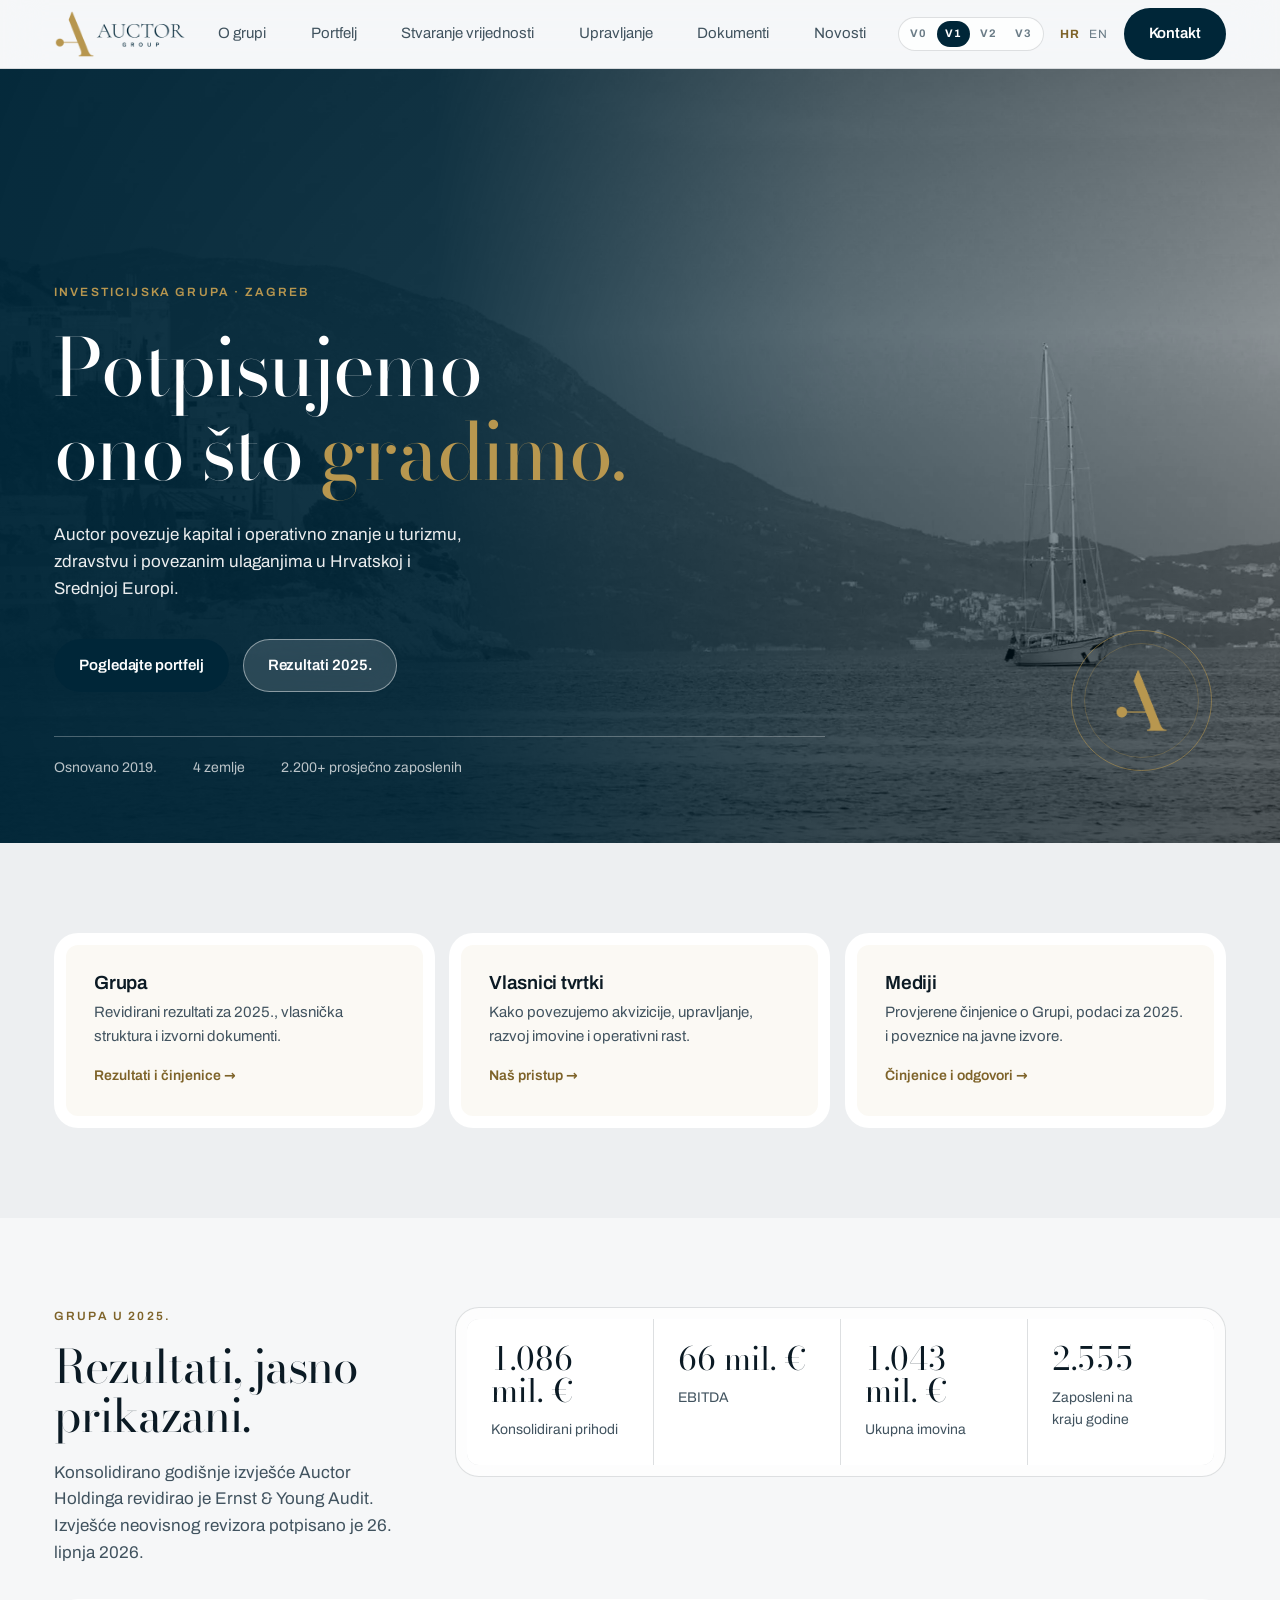
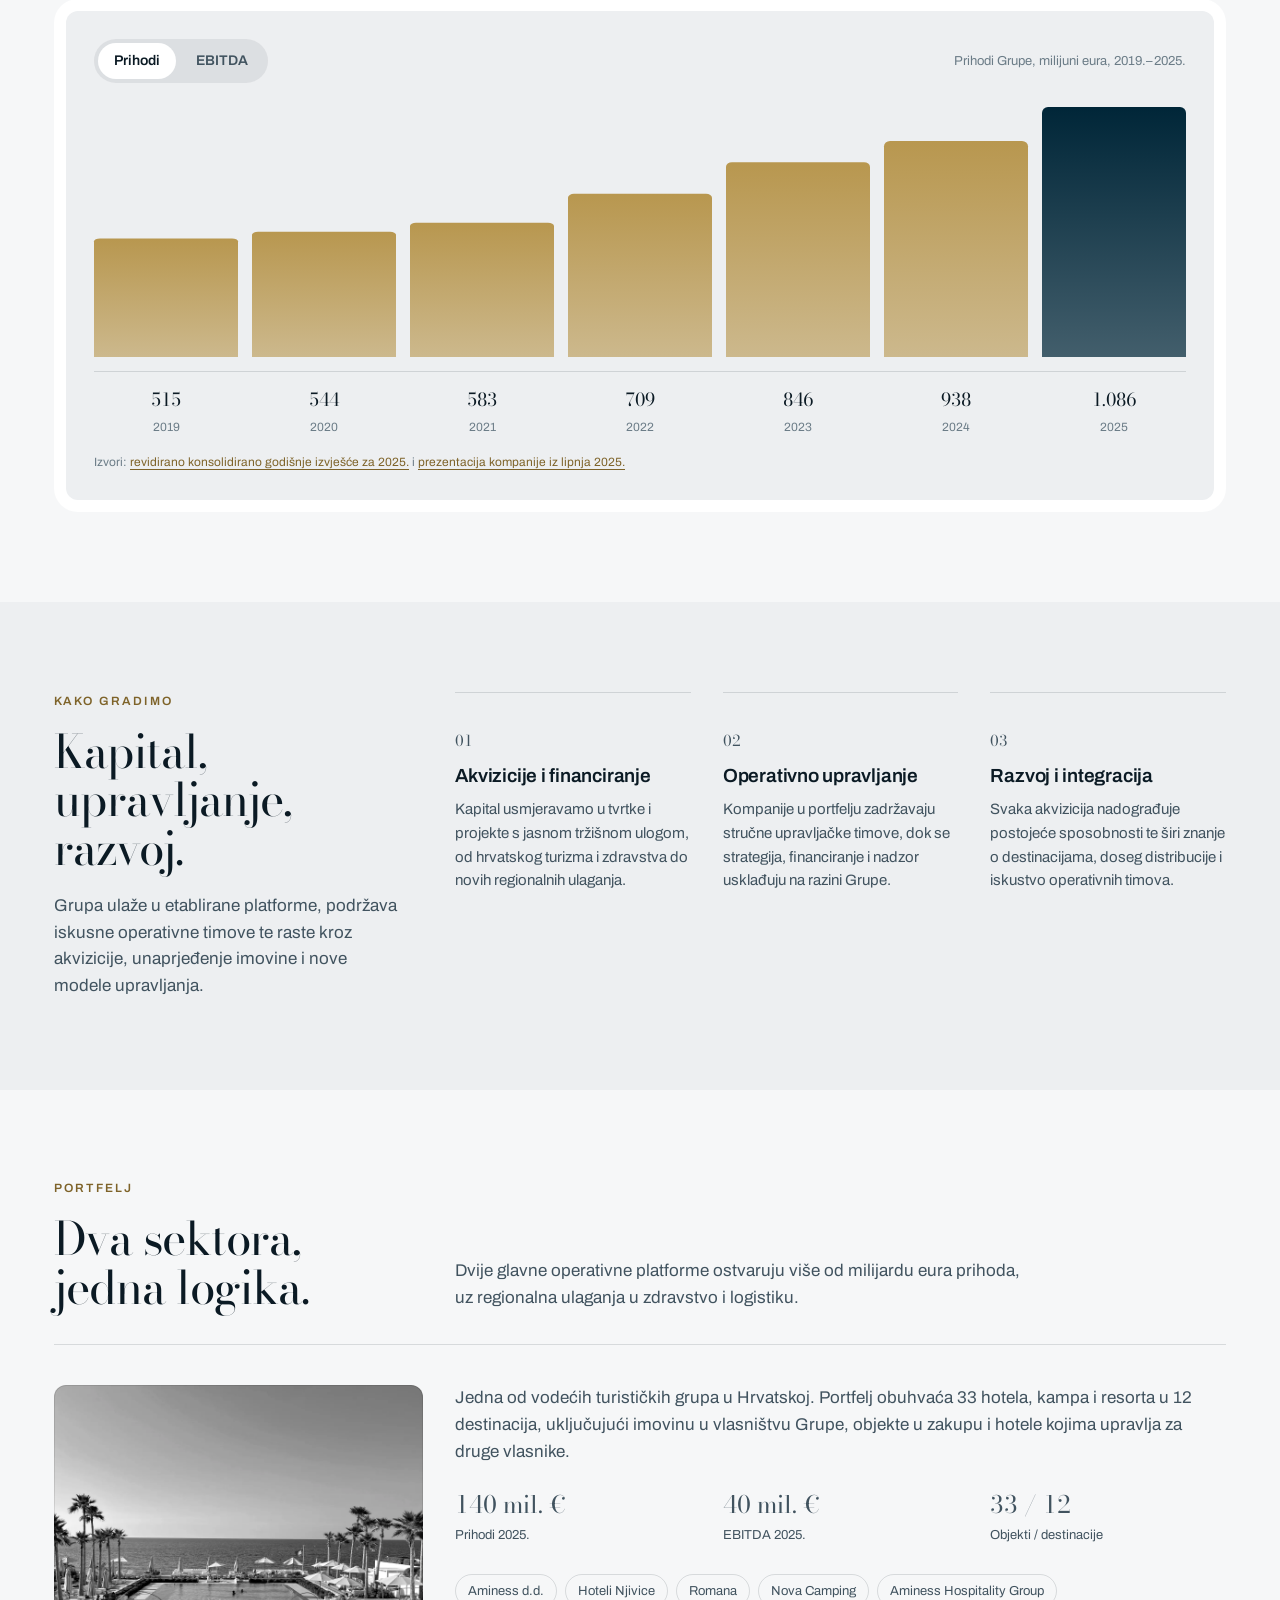
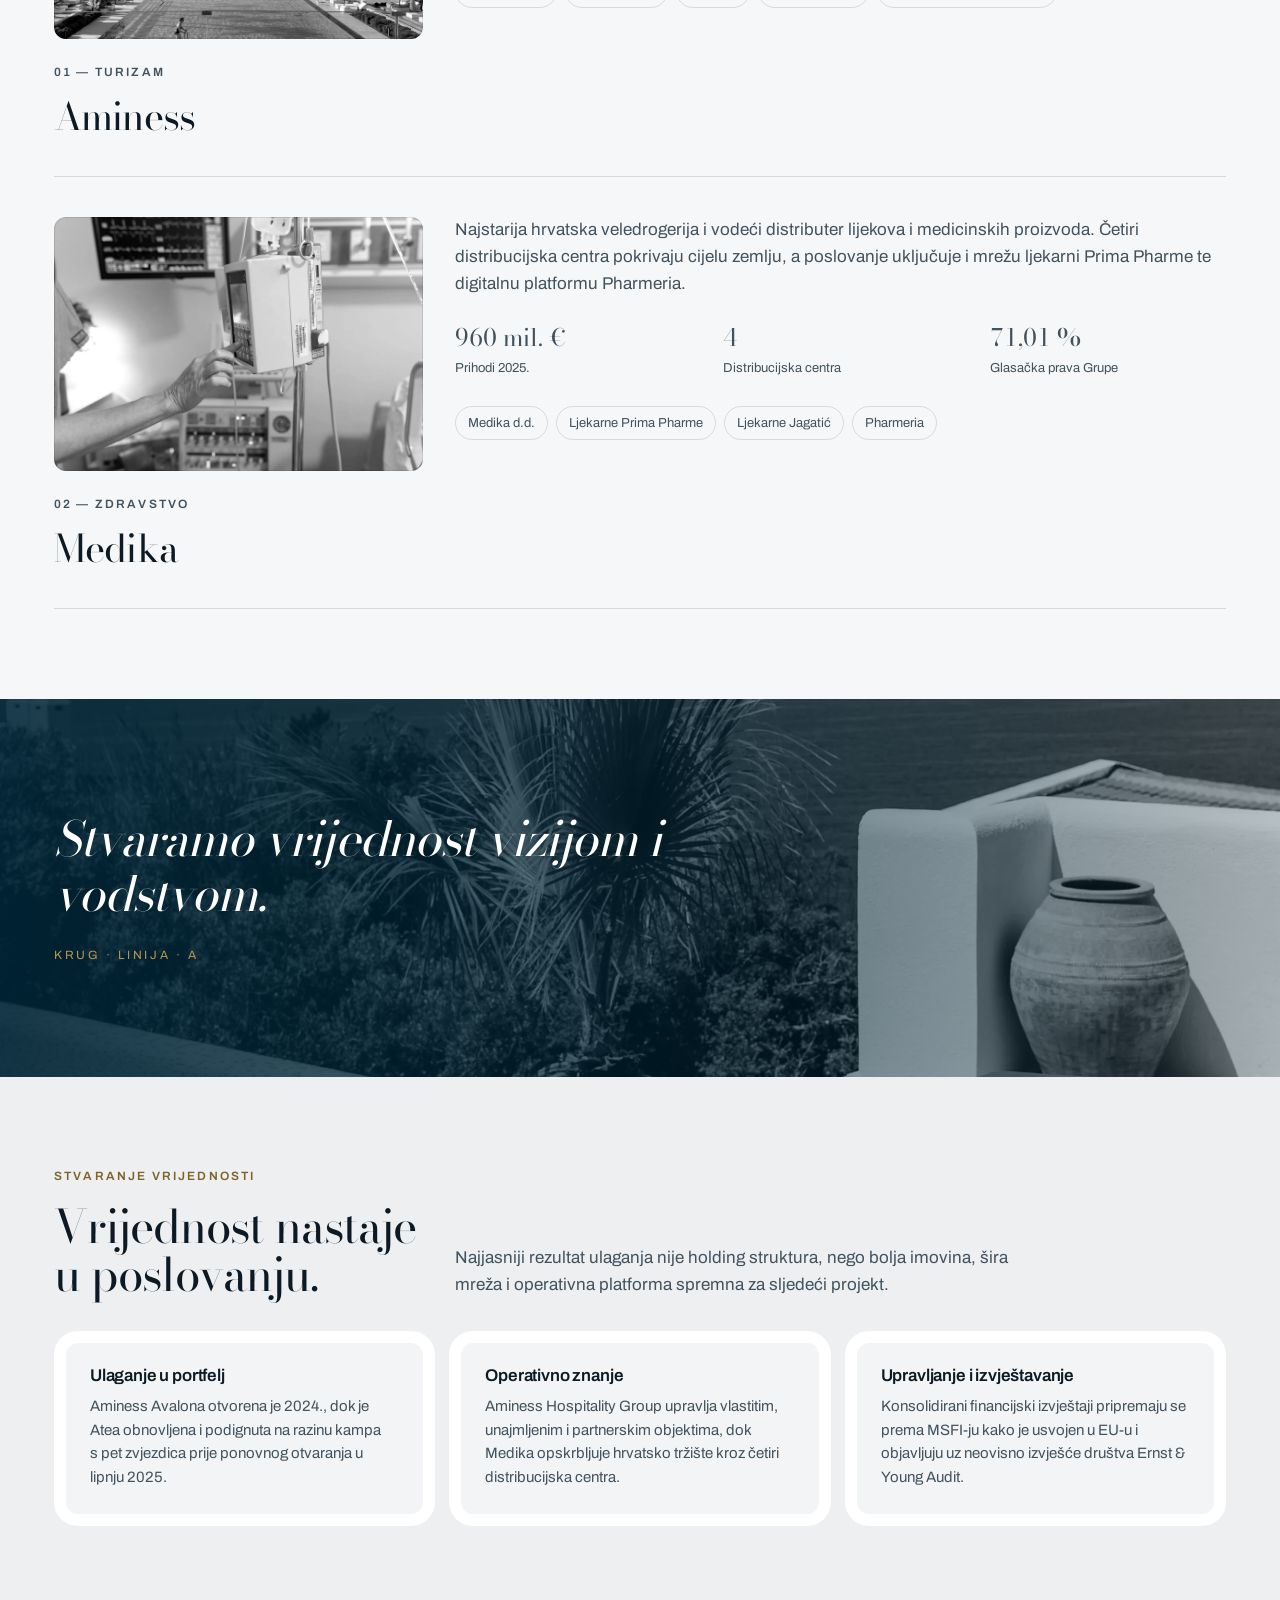
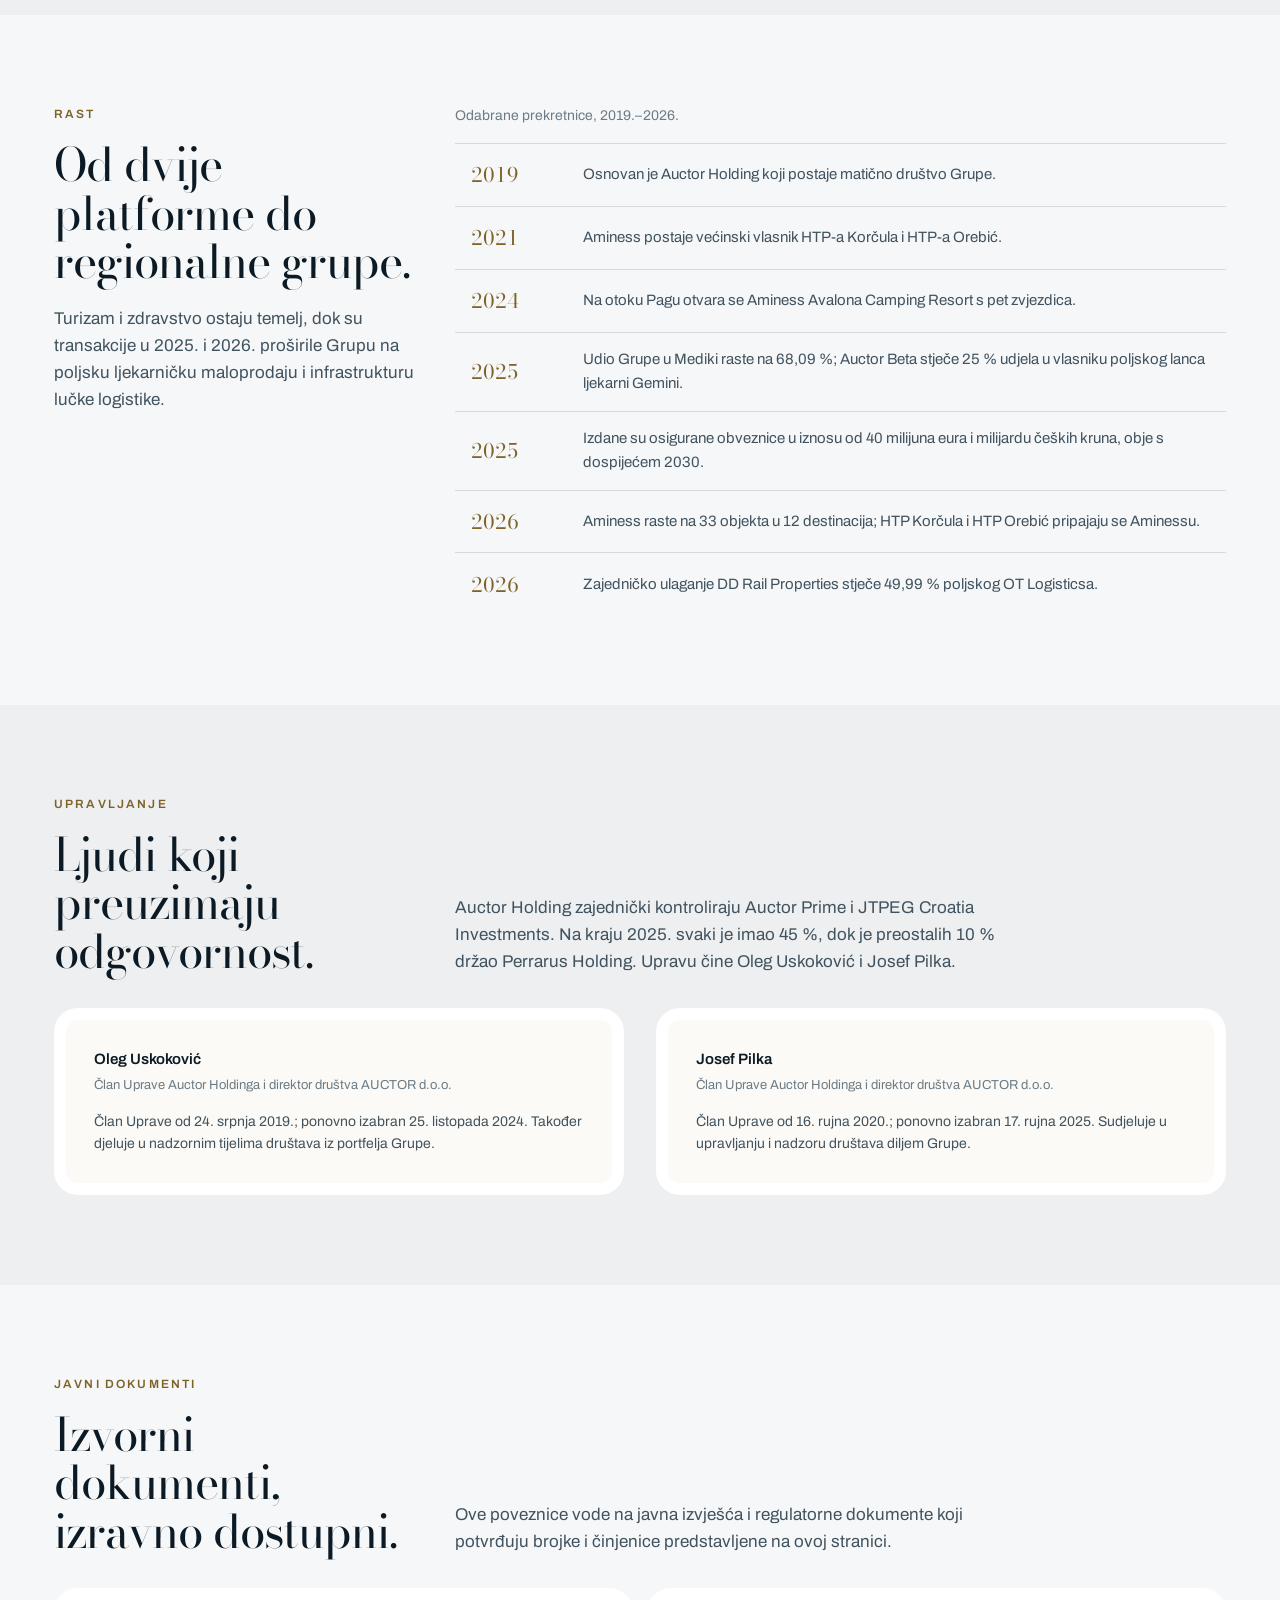
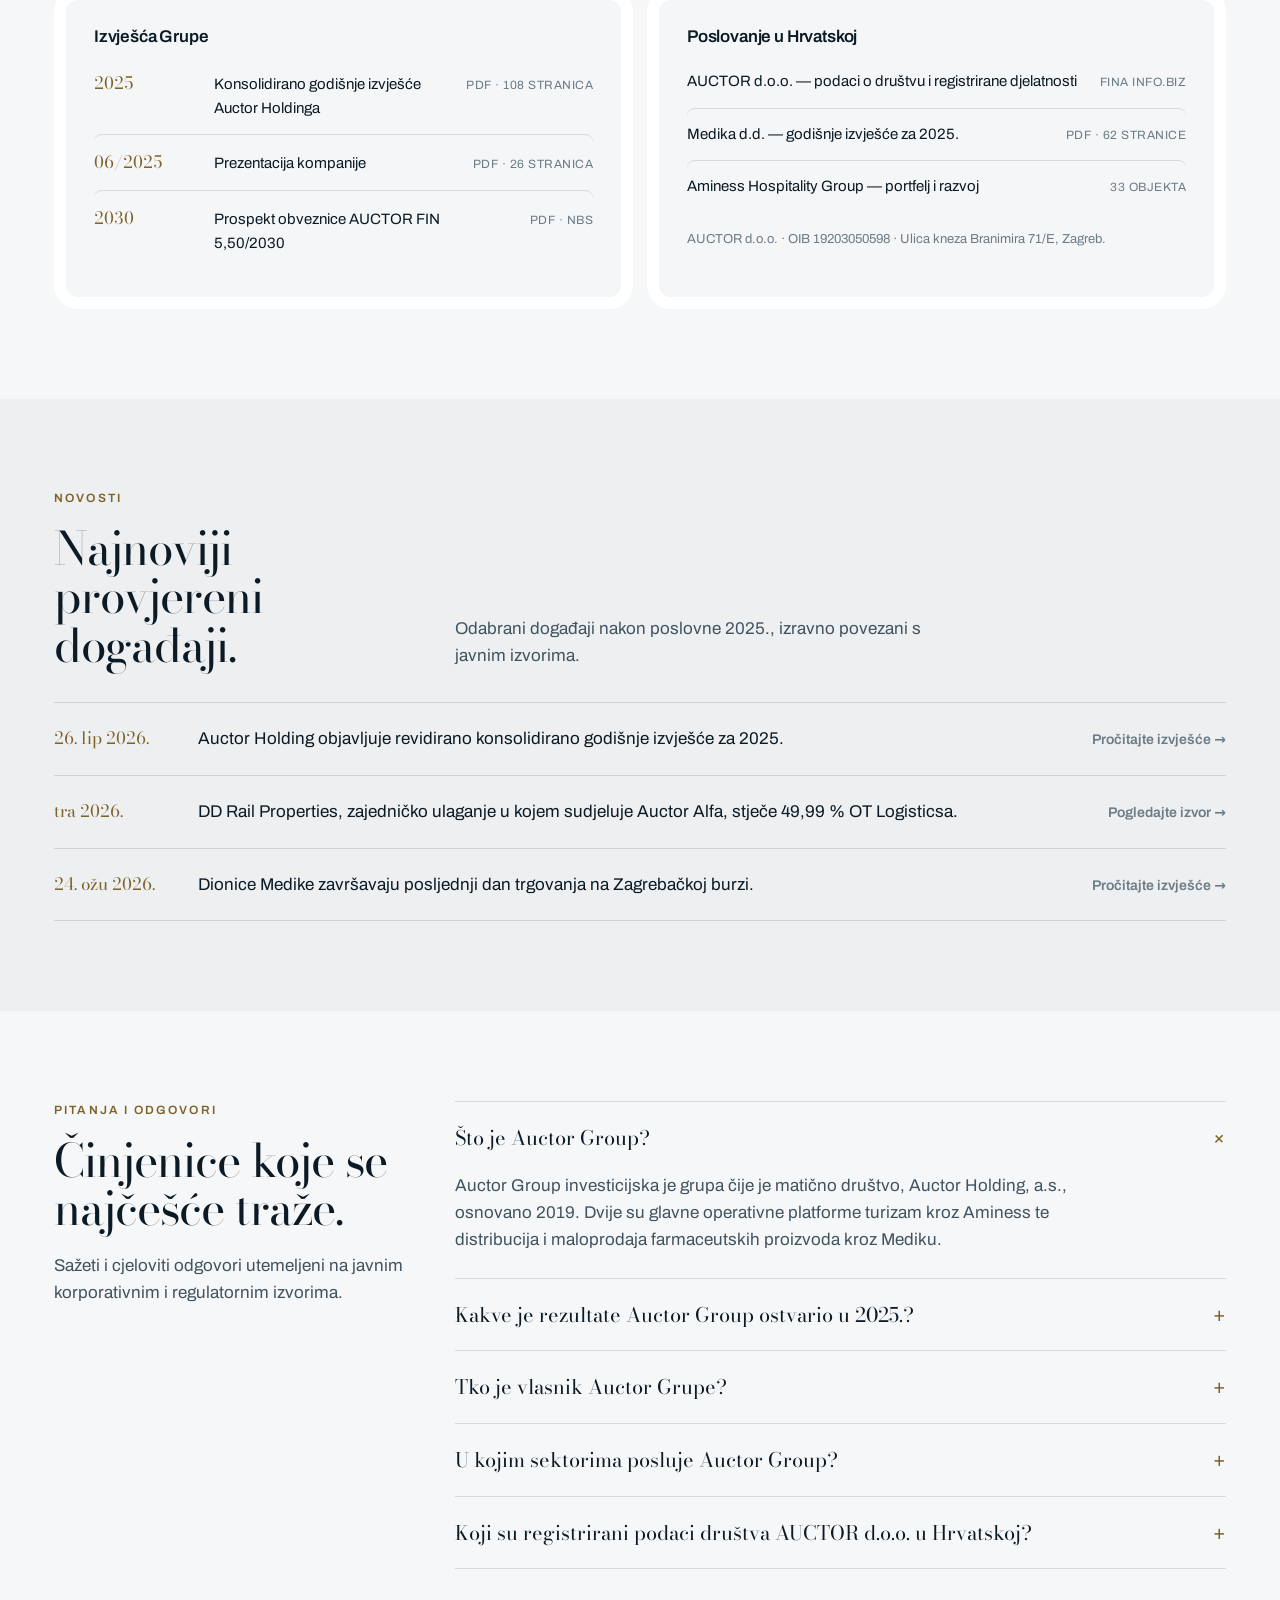
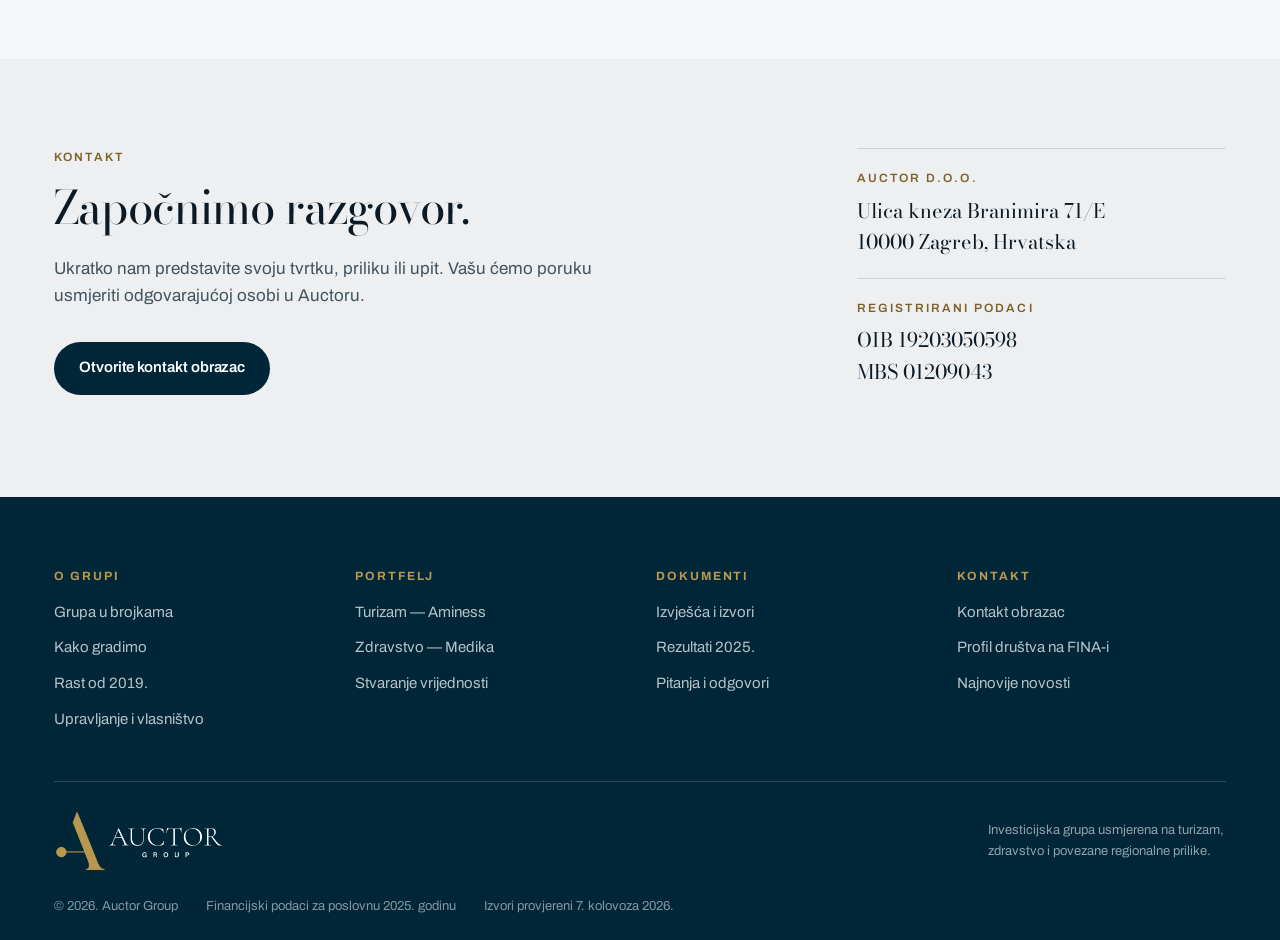
==== commit 08c2517d: "Add identity-aware motion and parallax" ====
--- a/hr/index.html
+++ b/hr/index.html
@@ -237,7 +237,7 @@
   <!-- ================= HERO ================= -->
   <section class="hero">
     <div class="hero__bg">
-      <picture>
+      <picture data-parallax="0.12" data-parallax-max="84">
         <source srcset="/assets/photos/hero.webp" type="image/webp">
         <img src="/assets/photos/hero.jpg" alt="Jadranska obala, jedno od ključnih turističkih tržišta Auctor Grupe" width="2400" height="1400" fetchpriority="high" decoding="async">
       </picture>
@@ -262,7 +262,7 @@
       </div>
     </div>
 
-    <p class="hero__seal" role="img" aria-label="Znak Auctora: krug, linija i slovo A">
+    <p class="hero__seal" data-parallax="-0.045" data-parallax-max="28" role="img" aria-label="Znak Auctora: krug, linija i slovo A">
       <span></span>
     </p>
   </section>
@@ -857,6 +857,7 @@
   </div>
 </dialog>
 
+<script src="/motion.js"></script>
 <script>
 (function () {
   var reduce = window.matchMedia('(prefers-reduced-motion: reduce)');
--- a/site.css
+++ b/site.css
@@ -216,6 +216,11 @@
     color: #FFFFFF;
   }
   .hero__bg { position: absolute; inset: 0; z-index: -2; overflow: hidden; }
+  .hero__bg picture {
+    position: absolute; inset: -5% 0; display: block;
+    transform: translate3d(0, var(--parallax-y, 0px), 0) scale(1.04);
+    transform-origin: 50% 55%;
+  }
   .hero__bg img { width: 100%; height: 100%; object-fit: cover; object-position: 50% 55%; }
   /* Two gradients guarantee copy contrast across the image. */
   .hero__scrim {
@@ -253,6 +258,7 @@
     position: absolute; right: calc(var(--gut) + 1.5rem); bottom: clamp(2.5rem, 7vw, 4.5rem);
     width: clamp(5.5rem, 11vw, 9rem); aspect-ratio: 1;
     display: grid; place-items: center; z-index: 1;
+    transform: translate3d(0, var(--parallax-y, 0px), 0);
   }
   .hero__seal::before, .hero__seal::after {
     content: ""; position: absolute; border-radius: 50%;
@@ -616,6 +622,7 @@
     .plot__bar { transition: none; }
     .btn:active, .door:active { transform: none; }
     .door:hover { transform: none; }
+    .hero__bg picture, .hero__seal { transform: none; }
   }
   @media (prefers-reduced-transparency: reduce) {
     .top { background: var(--bg); backdrop-filter: none; -webkit-backdrop-filter: none; }
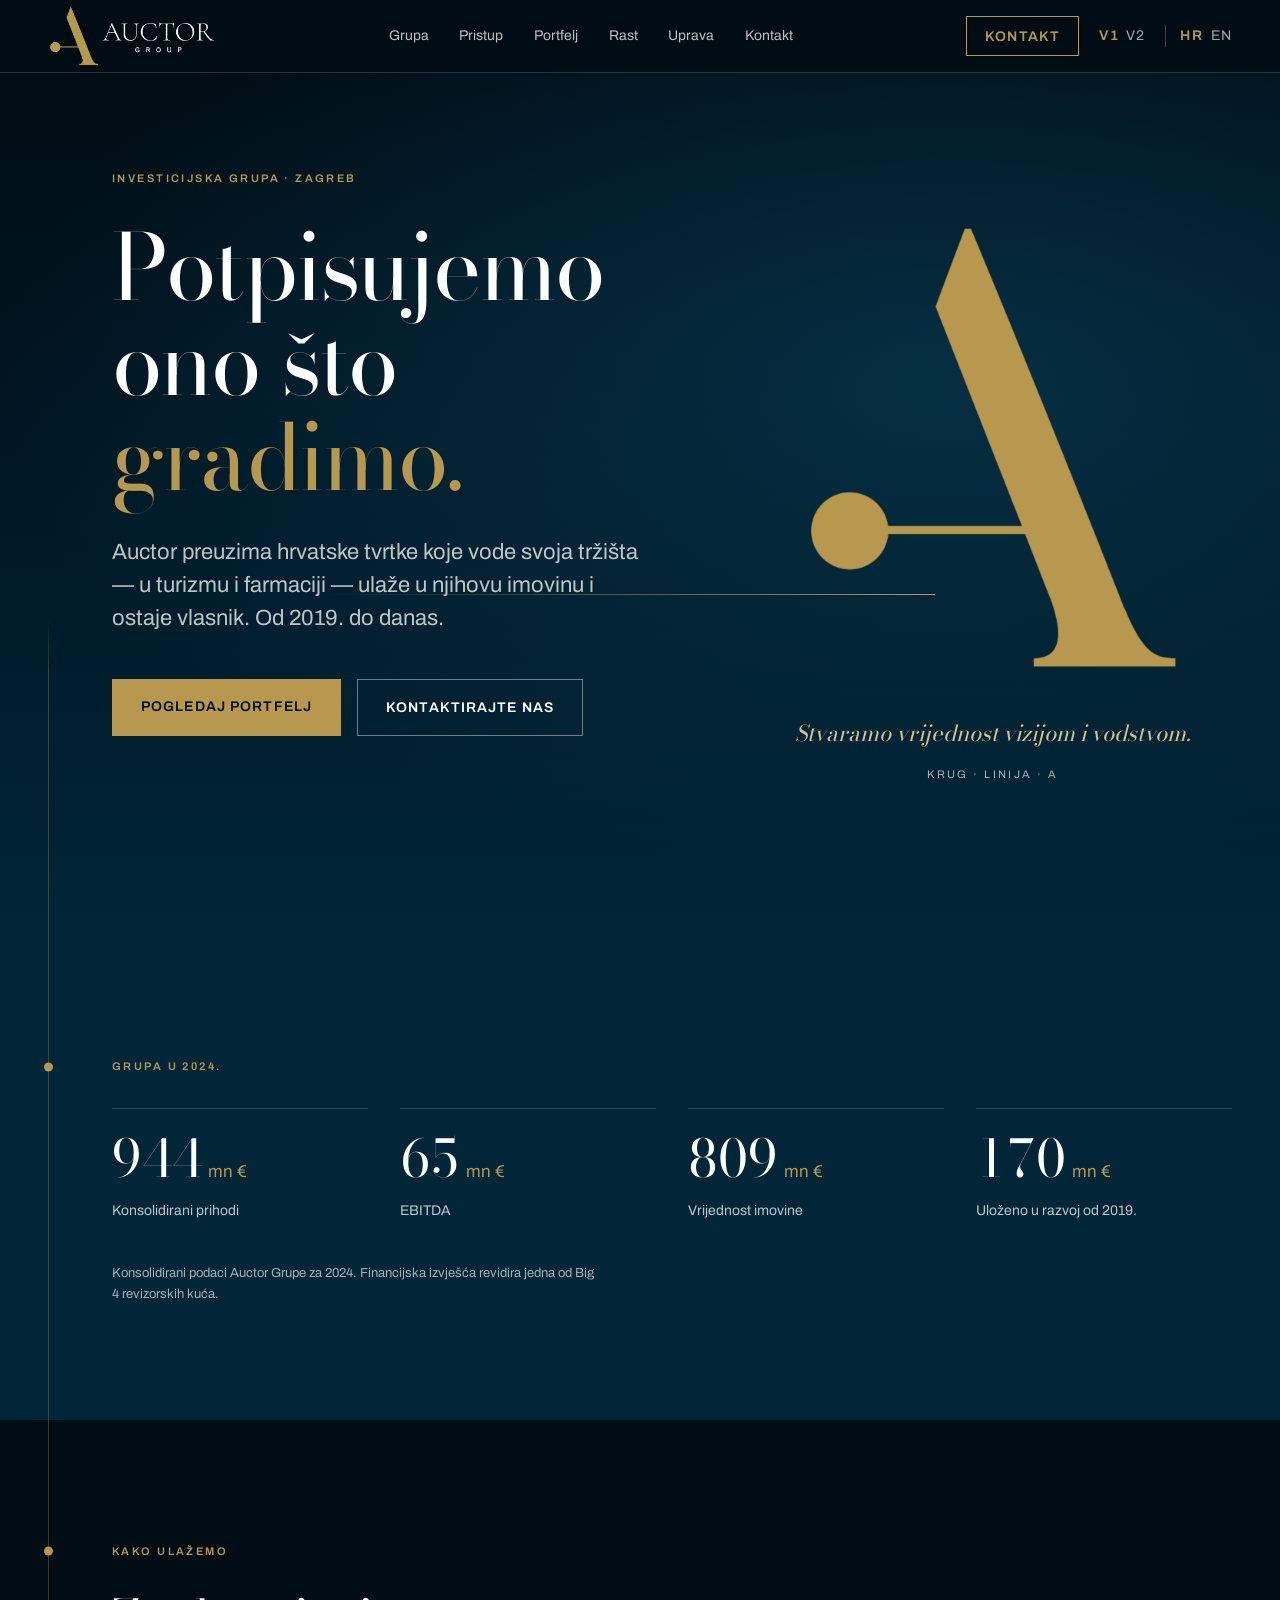
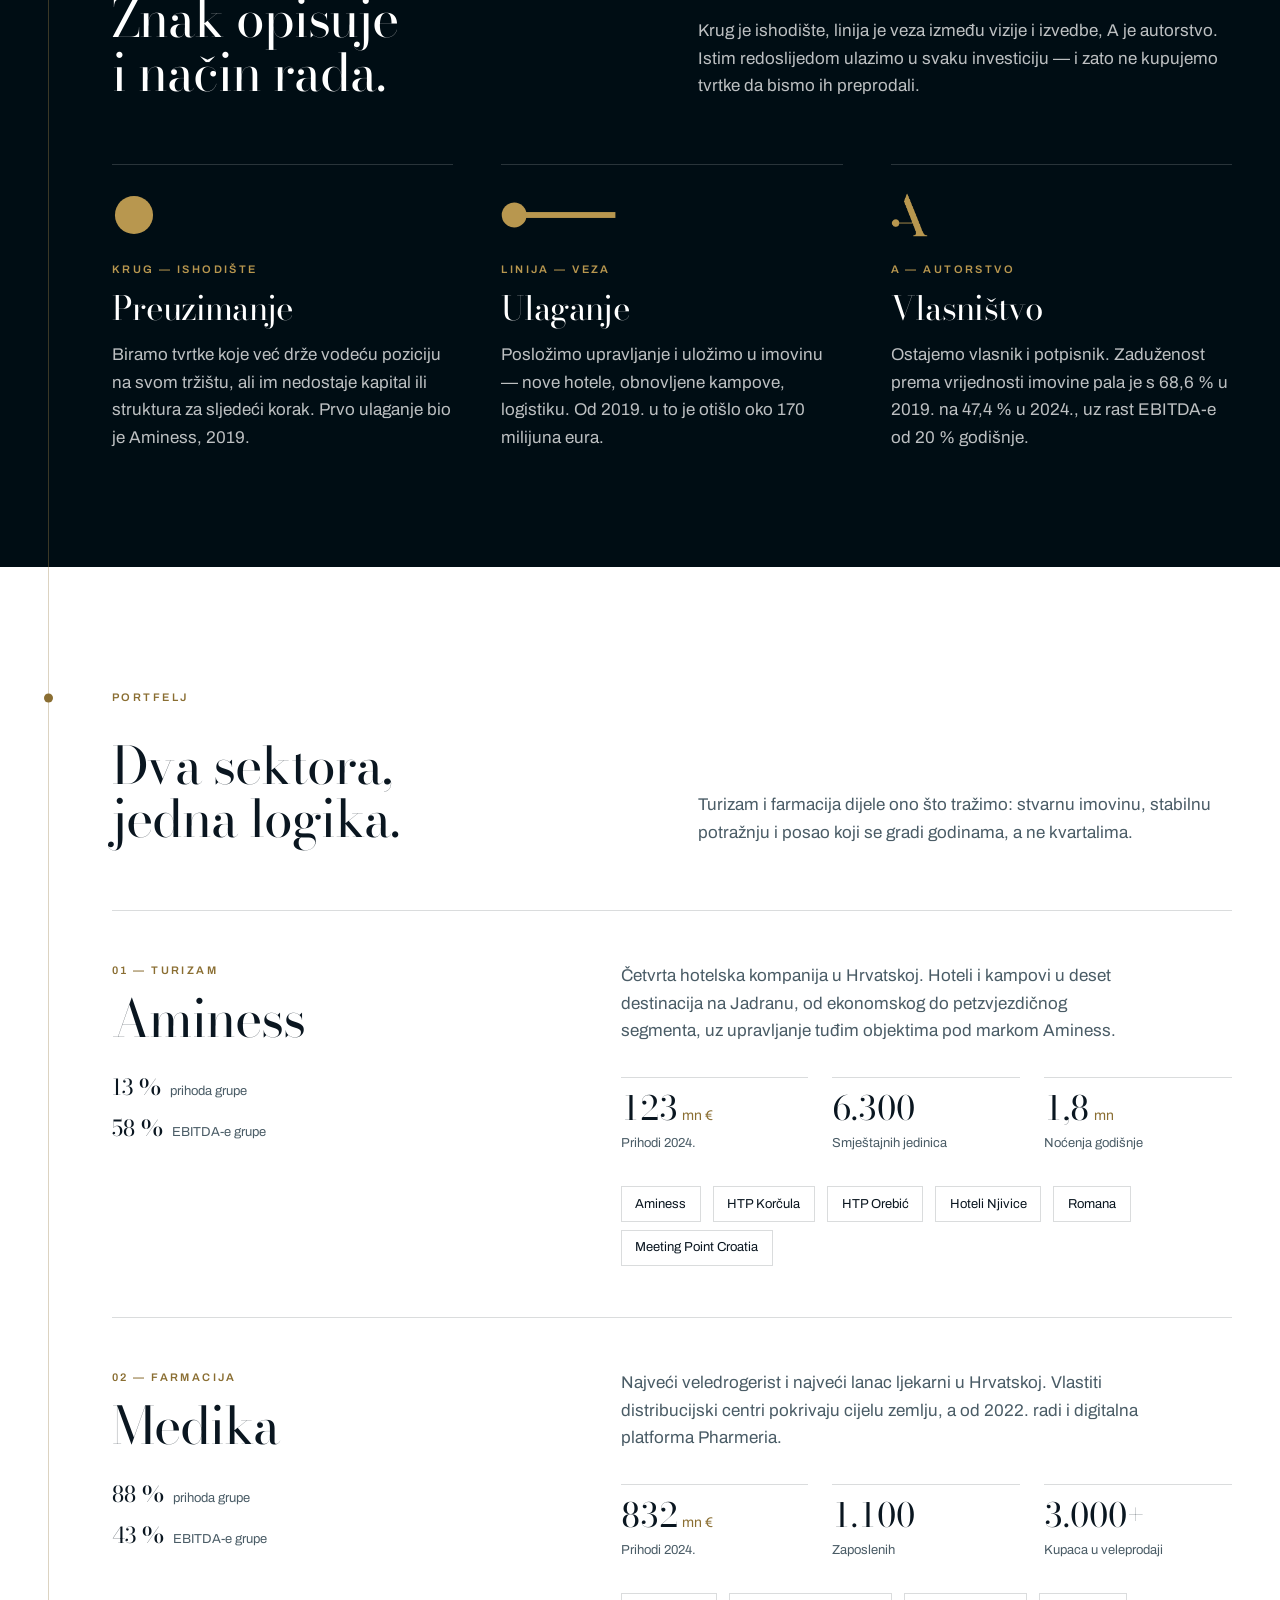
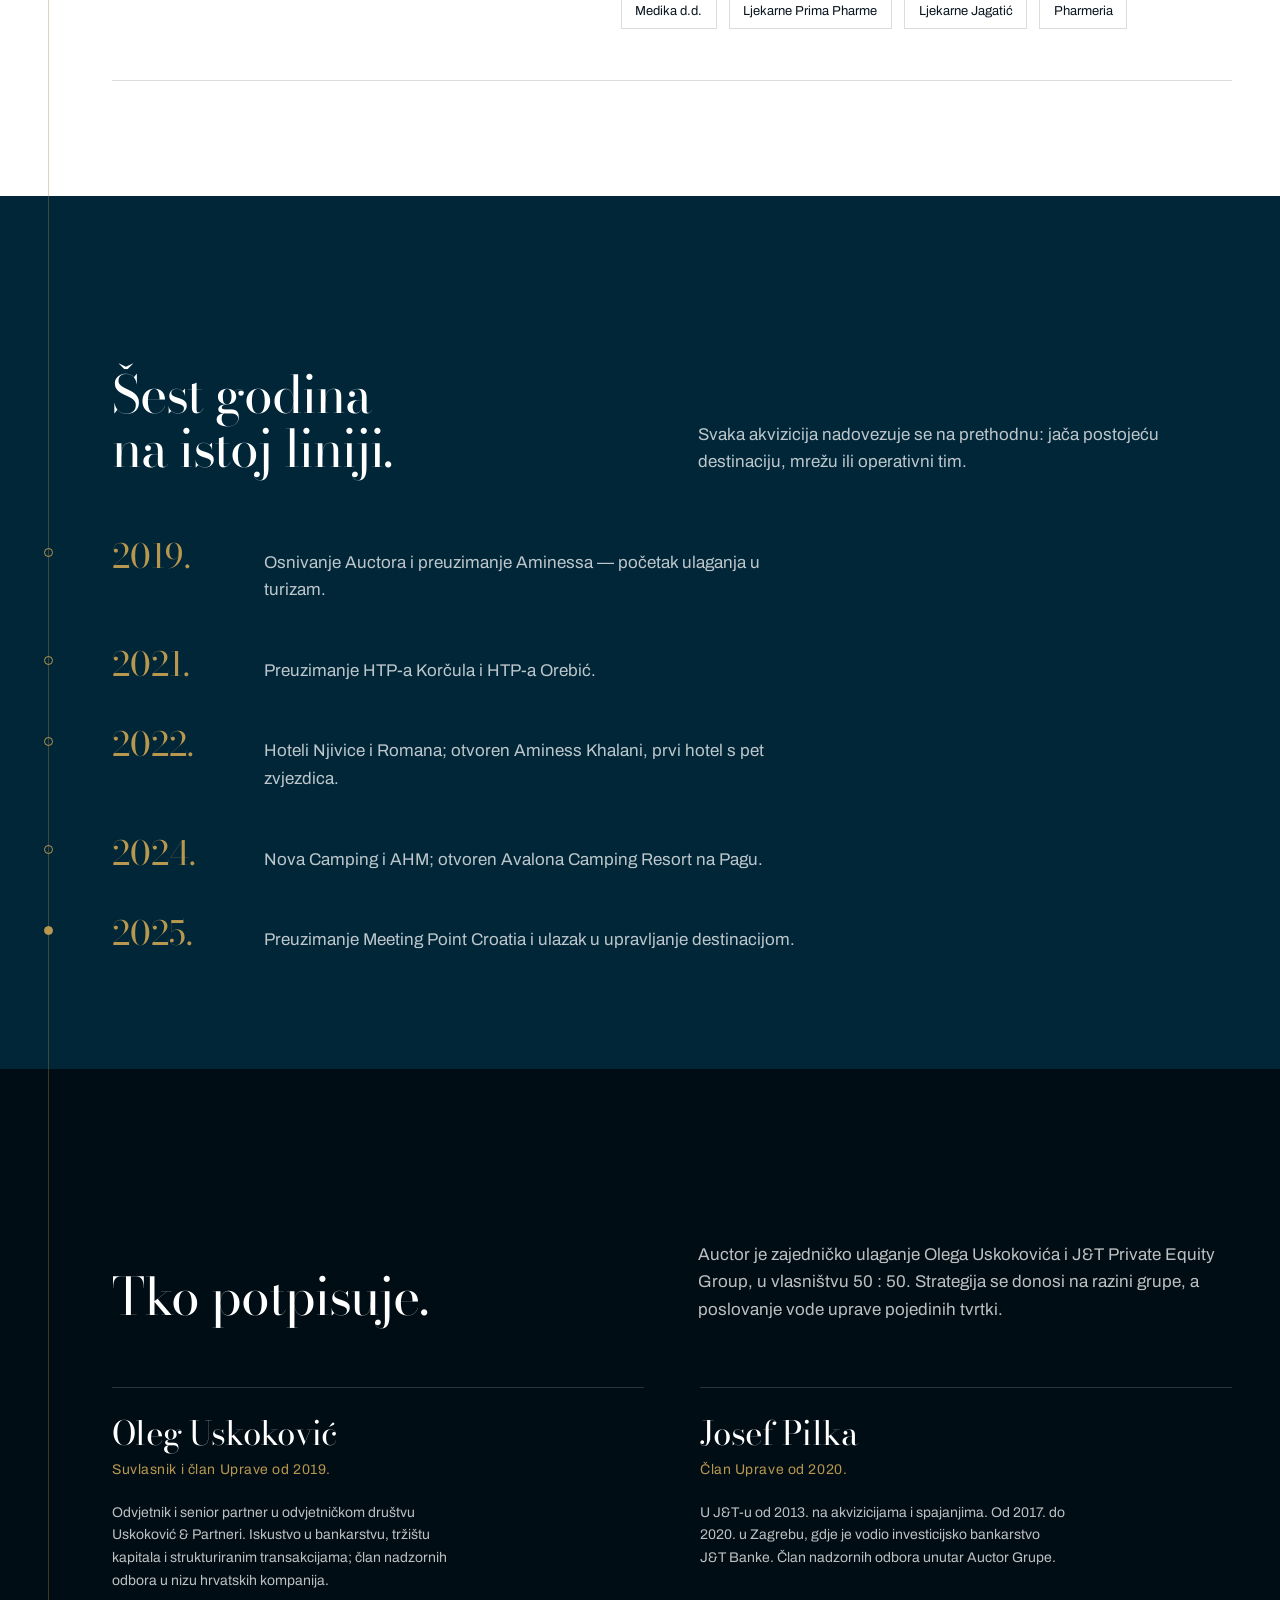
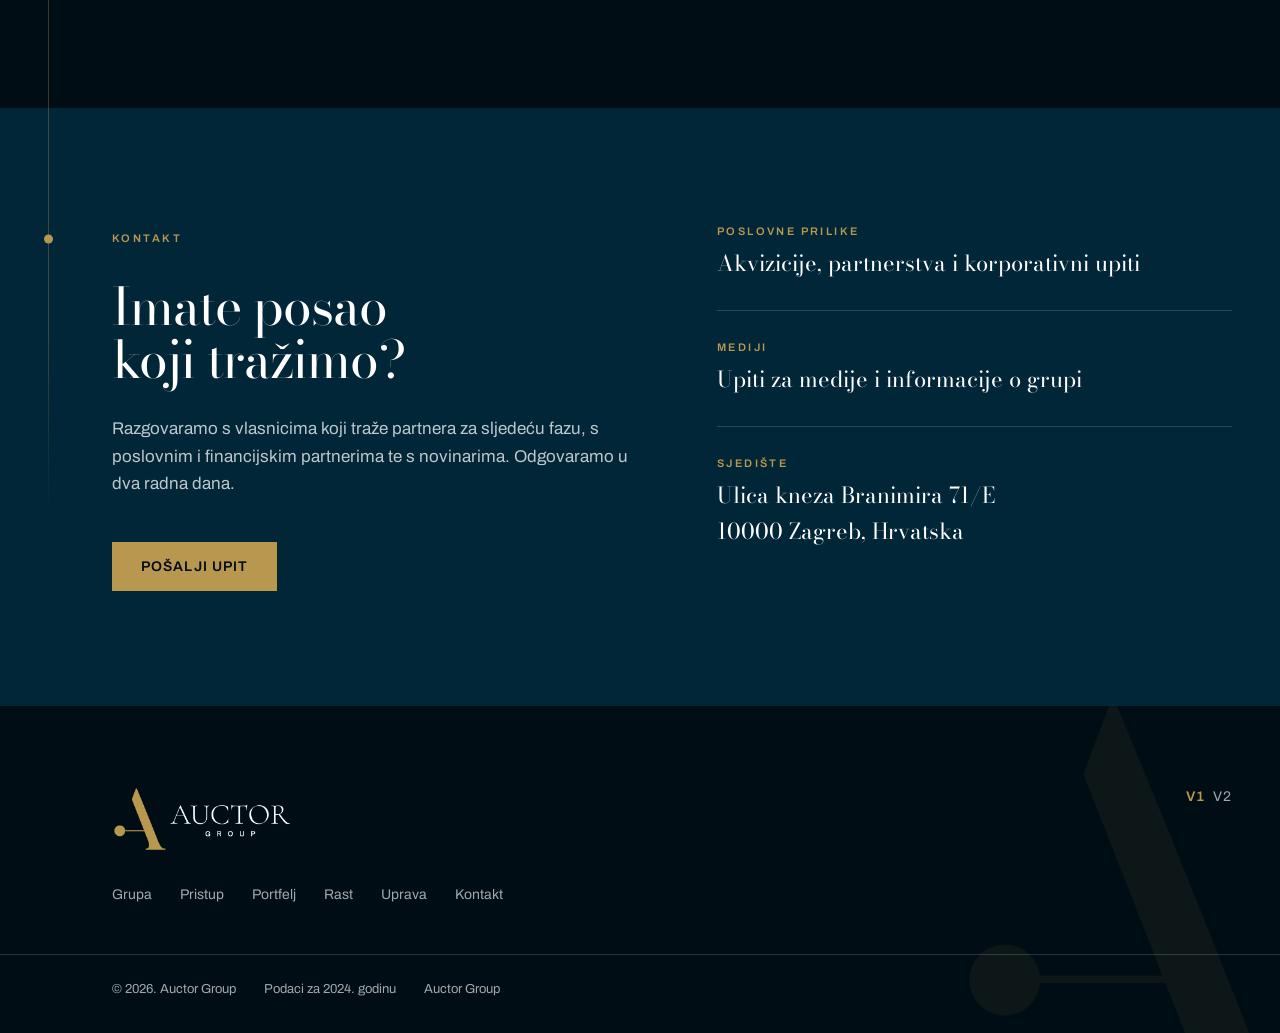
==== commit 16c2c4d2: "Keep V1 and V2 design versions" ====
--- a/hr/index.html
+++ b/hr/index.html
@@ -14,15 +14,13 @@
 <link rel="alternate" hreflang="hr" href="https://www.auctor.hr/hr/">
 <link rel="alternate" hreflang="x-default" href="https://www.auctor.hr/">
 
-<meta name="theme-color" content="#F6F7F8" media="(prefers-color-scheme: light)">
-<meta name="theme-color" content="#001622" media="(prefers-color-scheme: dark)">
+<meta name="theme-color" content="#000D14">
 
 <link rel="icon" href="/favicon.ico" sizes="32x32">
 <link rel="icon" type="image/png" sizes="32x32" href="/assets/favicon-32x32.png">
 <link rel="icon" type="image/png" sizes="192x192" href="/assets/favicon-192x192.png">
 <link rel="apple-touch-icon" sizes="180x180" href="/assets/apple-touch-icon.png">
 <link rel="manifest" href="/site.webmanifest">
-<link rel="preload" href="/assets/photos/hero.webp" as="image" type="image/webp">
 
 <meta property="og:type" content="website">
 <meta property="og:locale" content="hr_HR">
@@ -43,9 +41,9 @@
 <meta name="twitter:image" content="https://www.auctor.hr/assets/photos/hero.jpg">
 <meta name="twitter:image:alt" content="Jadranska obala, jedno od ključnih turističkih tržišta Auctor Grupe">
 
-<link rel="stylesheet" href="/fonts/fonts.css">
-<link rel="stylesheet" href="/assets/mark.css">
-<link rel="stylesheet" href="/site.css">
+<link rel="stylesheet" href="/v1/fonts/fonts.css">
+<link rel="stylesheet" href="/v1/site.css">
+<link rel="stylesheet" href="/v1/contact.css">
 
 <script type="application/ld+json">
 {
@@ -182,7 +180,7 @@
       "isPartOf": { "@id": "https://www.auctor.hr/#website" },
       "about": { "@id": "https://www.auctor.hr/#organisation" },
       "primaryImageOfPage": { "@id": "https://www.auctor.hr/#primaryimage" },
-      "dateModified": "2026-08-07",
+      "dateModified": "2026-08-08",
       "inLanguage": "hr"
     }
   ]
@@ -192,603 +190,388 @@
 <body>
 <a class="skip" href="#main">Prijeđi na sadržaj</a>
 
-<header class="top">
-  <div class="shell top__in">
-    <a class="top__logo" href="/hr/" aria-label="Auctor Group — početna">
-      <img class="is-light" src="/assets/lockup-v1-onLight.png" alt="Auctor Group" width="1200" height="440">
-      <img class="is-dark" src="/assets/lockup-v1-onDark.png" alt="" width="1200" height="440" aria-hidden="true">
+<header class="masthead">
+  <div class="masthead__inner">
+    <a class="brand" href="/hr/" aria-label="Auctor Group V1 — početna">
+      <img src="/v1/assets/lockup-v1-onDark.png" alt="Auctor Group" width="1200" height="440">
     </a>
-    <nav class="top__nav" aria-label="Glavna navigacija">
-      <a class="top__link" href="#group">O grupi</a>
-      <a class="top__link" href="#portfolio">Portfelj</a>
-      <a class="top__link" href="#value-creation">Stvaranje vrijednosti</a>
-      <a class="top__link" href="#governance">Upravljanje</a>
-      <a class="top__link" href="#documents">Dokumenti</a>
-      <a class="top__link" href="#updates">Novosti</a>
+    <nav class="nav" aria-label="Glavna navigacija">
+      <a class="nav__link" href="#grupa">Grupa</a>
+      <a class="nav__link" href="#pristup">Pristup</a>
+      <a class="nav__link" href="#portfelj">Portfelj</a>
+      <a class="nav__link" href="#rast">Rast</a>
+      <a class="nav__link" href="#uprava">Uprava</a>
+      <a class="nav__link" href="#kontakt">Kontakt</a>
     </nav>
-    <div class="top__side">
-      <nav class="version-switch" aria-label="Verzije dizajna">
-        <a href="/v0/">V0</a>
-        <a href="/hr/" aria-current="page">V1</a>
+    <div class="masthead__side">
+      <button class="btn btn--compact js-contact-open" type="button"><span>Kontakt</span></button>
+      <nav class="lang" aria-label="Verzije dizajna">
+        <a href="/hr/" aria-current="true">V1</a>
         <a href="/v2/hr/">V2</a>
-        <a href="/v3/hr/">V3</a>
       </nav>
-      <nav class="lang" aria-label="Jezici">
+      <nav class="locale-switch" aria-label="Jezici">
         <a href="/hr/" lang="hr" hreflang="hr" aria-current="page">HR</a>
         <a href="/" lang="en" hreflang="en">EN</a>
       </nav>
-      <button class="btn js-contact-open" type="button">Kontakt</button>
     </div>
   </div>
-  <div class="shell"><nav class="top__scroll" aria-label="Mobilna navigacija">
-    <a class="top__link" href="#group">O grupi</a>
-    <a class="top__link" href="#portfolio">Portfelj</a>
-    <a class="top__link" href="#value-creation">Stvaranje vrijednosti</a>
-    <a class="top__link" href="#governance">Upravljanje</a>
-    <a class="top__link" href="#documents">Dokumenti</a>
-    <a class="top__link" href="#updates">Novosti</a>
-    <a class="top__link" href="#faq">Pitanja</a>
-    <button class="top__link js-contact-open" type="button">Kontakt</button>
-  </nav></div>
 </header>
 
 <main id="main">
 
-  <!-- ================= HERO ================= -->
-  <section class="hero">
-    <div class="hero__bg">
-      <picture data-parallax="0.12" data-parallax-max="84">
-        <source srcset="/assets/photos/hero.webp" type="image/webp">
-        <img src="/assets/photos/hero.jpg" alt="Jadranska obala, jedno od ključnih turističkih tržišta Auctor Grupe" width="2400" height="1400" fetchpriority="high" decoding="async">
-      </picture>
-    </div>
-    <div class="hero__scrim" aria-hidden="true"></div>
-
-    <div class="shell grid">
-      <div class="c8">
-        <p class="eyebrow" data-in style="--i:0">Investicijska grupa · Zagreb</p>
-        <h1 data-in style="--i:1">Potpisujemo ono što <em>gradimo.</em></h1>
-        <p class="hero__lede" data-in style="--i:2">
-          Auctor povezuje kapital i operativno znanje u turizmu, zdravstvu i povezanim
-          ulaganjima u Hrvatskoj i Srednjoj Europi.
-        </p>
-        <div class="hero__cta" data-in style="--i:3">
-          <a class="btn" href="#portfolio">Pogledajte portfelj</a>
-          <a class="btn btn--quiet" href="#group">Rezultati 2025.</a>
-        </div>
-        <p class="hero__meta" data-in style="--i:4">
-          <span>Osnovano 2019.</span><span>4 zemlje</span><span>2.200+ prosječno zaposlenih</span>
-        </p>
-      </div>
-    </div>
-
-    <p class="hero__seal" data-parallax="-0.045" data-parallax-max="28" role="img" aria-label="Znak Auctora: krug, linija i slovo A">
-      <span></span>
-    </p>
+  <!-- ============ HERO ============ -->
+  <section class="section hero">
+    <div class="shell hero__grid">
+      <div>
+        <p class="eyebrow reveal">Investicijska grupa · Zagreb</p>
+        <h1 class="hero__title reveal reveal--d1">Potpisujemo<br>ono što <em>gradimo.</em></h1>
+        <p class="hero__lede reveal reveal--d2">
+          Auctor preuzima hrvatske tvrtke koje vode svoja tržišta — u turizmu i farmaciji —
+          ulaže u njihovu imovinu i ostaje vlasnik. Od 2019. do danas.
+        </p>
+        <div class="hero__actions reveal reveal--d3">
+          <a class="btn btn--solid" href="#portfelj"><span>Pogledaj portfelj</span></a>
+          <button class="btn btn--ghost js-contact-open" type="button"><span>Kontaktirajte nas</span></button>
+        </div>
+        <p class="hero__meta reveal reveal--d3">
+          <span>Osnovano 2019.</span>
+          <span>Turizam i farmacija</span>
+          <span>Oko 3.500 zaposlenih</span>
+        </p>
+      </div>
+
+      <figure class="sign" data-parallax="-0.04" data-parallax-max="24" style="margin:0">
+        <span class="sign__line" aria-hidden="true"></span>
+        <div class="sign__art" role="img" aria-label="Znak Auctora: krug, linija i slovo A"></div>
+        <figcaption class="sign__caption">
+          Stvaramo vrijednost vizijom i vodstvom.
+          <span>Krug · Linija · A</span>
+        </figcaption>
+      </figure>
+    </div>
   </section>
 
-  <!-- ================= AUDIENCE PATHWAYS ================= -->
-  <section class="section section--tint" aria-labelledby="pathways-h">
+  <!-- ============ BROJKE ============ -->
+  <section class="section section--navy section--thread" id="grupa" aria-labelledby="grupa-h">
     <div class="shell">
-      <h2 id="pathways-h" class="u-hide">Odaberite sadržaj</h2>
-      <div class="doors">
-        <a class="door" href="#group" data-in style="--i:0">
-          <span class="door__in">
-            <h3>Grupa</h3>
-            <p>Revidirani rezultati za 2025., vlasnička struktura i izvorni dokumenti.</p>
-            <span class="door__go">Rezultati i činjenice →</span>
-          </span>
-        </a>
-        <a class="door" href="#approach" data-in style="--i:1">
-          <span class="door__in">
-            <h3>Vlasnici tvrtki</h3>
-            <p>Kako povezujemo akvizicije, upravljanje, razvoj imovine i operativni rast.</p>
-            <span class="door__go">Naš pristup →</span>
-          </span>
-        </a>
-        <a class="door" href="#faq" data-in style="--i:2">
-          <span class="door__in">
-            <h3>Mediji</h3>
-            <p>Provjerene činjenice o Grupi, podaci za 2025. i poveznice na javne izvore.</p>
-            <span class="door__go">Činjenice i odgovori →</span>
-          </span>
-        </a>
-      </div>
+      <p class="eyebrow reveal">Grupa u 2024.</p>
+      <h2 class="u-hidden" id="grupa-h">Grupa u brojkama</h2>
+      <div class="figures">
+        <div class="figure reveal">
+          <p class="figure__value">944 <span class="figure__unit">mn €</span></p>
+          <p class="figure__label">Konsolidirani prihodi</p>
+        </div>
+        <div class="figure reveal reveal--d1">
+          <p class="figure__value">65 <span class="figure__unit">mn €</span></p>
+          <p class="figure__label">EBITDA</p>
+        </div>
+        <div class="figure reveal reveal--d2">
+          <p class="figure__value">809 <span class="figure__unit">mn €</span></p>
+          <p class="figure__label">Vrijednost imovine</p>
+        </div>
+        <div class="figure reveal reveal--d3">
+          <p class="figure__value">170 <span class="figure__unit">mn €</span></p>
+          <p class="figure__label">Uloženo u razvoj od 2019.</p>
+        </div>
+      </div>
+      <p class="figures__note reveal">
+        Konsolidirani podaci Auctor Grupe za 2024. Financijska izvješća revidira jedna
+        od Big 4 revizorskih kuća.
+      </p>
     </div>
   </section>
 
-  <!-- ================= PERFORMANCE ================= -->
-  <section class="section" id="group" aria-labelledby="group-h">
-    <div class="shell grid">
-      <div class="c4">
-        <p class="eyebrow">Grupa u 2025.</p>
-        <h2 id="group-h" class="h2">Rezultati, jasno prikazani.</h2>
-        <p class="lede" style="margin-top:1.25rem">
-          Konsolidirano godišnje izvješće Auctor Holdinga revidirao je Ernst &amp; Young Audit.
-          Izvješće neovisnog revizora potpisano je 26. lipnja 2026.
-        </p>
-      </div>
-      <div class="c8" data-in>
-        <div class="panel">
-          <div class="figs">
-            <div class="fig"><p class="fig__v num">1.086 mil. €</p><p class="fig__l">Konsolidirani prihodi</p></div>
-            <div class="fig"><p class="fig__v num">66 mil. €</p><p class="fig__l">EBITDA</p></div>
-            <div class="fig"><p class="fig__v num">1.043 mil. €</p><p class="fig__l">Ukupna imovina</p></div>
-            <div class="fig"><p class="fig__v num">2.555</p><p class="fig__l">Zaposleni na kraju godine</p></div>
+  <!-- ============ PRISTUP ============ -->
+  <section class="section section--thread" id="pristup" aria-labelledby="pristup-h">
+    <div class="shell">
+      <p class="eyebrow reveal">Kako ulažemo</p>
+      <div class="lead reveal">
+        <h2 class="lead__title" id="pristup-h">Znak opisuje<br>i način rada.</h2>
+        <p class="lead__text">
+          Krug je ishodište, linija je veza između vizije i izvedbe, A je autorstvo.
+          Istim redoslijedom ulazimo u svaku investiciju — i zato ne kupujemo tvrtke
+          da bismo ih preprodali.
+        </p>
+      </div>
+
+      <ol class="steps">
+        <li class="step reveal">
+          <p class="step__glyph">
+            <svg viewBox="0 0 60 60" aria-hidden="true" focusable="false">
+              <circle class="g-fill" cx="30" cy="30" r="26"></circle>
+            </svg>
+          </p>
+          <p class="step__kicker">Krug — ishodište</p>
+          <h3 class="step__title">Preuzimanje</h3>
+          <p class="step__text">
+            Biramo tvrtke koje već drže vodeću poziciju na svom tržištu, ali im nedostaje
+            kapital ili struktura za sljedeći korak. Prvo ulaganje bio je Aminess, 2019.
+          </p>
+        </li>
+        <li class="step reveal reveal--d1">
+          <p class="step__glyph">
+            <svg viewBox="0 0 160 60" aria-hidden="true" focusable="false">
+              <circle class="g-fill" cx="18" cy="30" r="17"></circle>
+              <rect class="g-fill" x="34" y="26" width="122" height="8"></rect>
+            </svg>
+          </p>
+          <p class="step__kicker">Linija — veza</p>
+          <h3 class="step__title">Ulaganje</h3>
+          <p class="step__text">
+            Posložimo upravljanje i uložimo u imovinu — nove hotele, obnovljene kampove,
+            logistiku. Od 2019. u to je otišlo oko 170 milijuna eura.
+          </p>
+        </li>
+        <li class="step reveal reveal--d2">
+          <p class="step__glyph"><span class="step__mark" aria-hidden="true"></span></p>
+          <p class="step__kicker">A — autorstvo</p>
+          <h3 class="step__title">Vlasništvo</h3>
+          <p class="step__text">
+            Ostajemo vlasnik i potpisnik. Zaduženost prema vrijednosti imovine pala je
+            s 68,6 % u 2019. na 47,4 % u 2024., uz rast EBITDA-e od 20 % godišnje.
+          </p>
+        </li>
+      </ol>
+    </div>
+  </section>
+
+  <!-- ============ PORTFELJ ============ -->
+  <section class="section section--paper section--thread" id="portfelj" aria-labelledby="portfelj-h">
+    <div class="shell">
+      <p class="eyebrow reveal">Portfelj</p>
+      <div class="lead reveal">
+        <h2 class="lead__title" id="portfelj-h">Dva sektora,<br>jedna logika.</h2>
+        <p class="lead__text">
+          Turizam i farmacija dijele ono što tražimo: stvarnu imovinu, stabilnu potražnju
+          i posao koji se gradi godinama, a ne kvartalima.
+        </p>
+      </div>
+
+      <div>
+        <article class="holding reveal">
+          <div class="holding__grid">
+            <div>
+              <p class="holding__index">01 — Turizam</p>
+              <h3 class="holding__name">Aminess</h3>
+              <p class="holding__share">
+                <span><b>13 %</b> prihoda grupe</span>
+                <span><b>58 %</b> EBITDA-e grupe</span>
+              </p>
+            </div>
+            <div>
+              <p class="holding__text">
+                Četvrta hotelska kompanija u Hrvatskoj. Hoteli i kampovi u deset destinacija
+                na Jadranu, od ekonomskog do petzvjezdičnog segmenta, uz upravljanje tuđim
+                objektima pod markom Aminess.
+              </p>
+              <div class="kpis">
+                <div class="kpi">
+                  <p class="kpi__value">123 <span class="kpi__unit">mn €</span></p>
+                  <p class="kpi__label">Prihodi 2024.</p>
+                </div>
+                <div class="kpi">
+                  <p class="kpi__value">6.300</p>
+                  <p class="kpi__label">Smještajnih jedinica</p>
+                </div>
+                <div class="kpi">
+                  <p class="kpi__value">1,8 <span class="kpi__unit">mn</span></p>
+                  <p class="kpi__label">Noćenja godišnje</p>
+                </div>
+              </div>
+              <p class="members">
+                <span class="member">Aminess</span>
+                <span class="member">HTP Korčula</span>
+                <span class="member">HTP Orebić</span>
+                <span class="member">Hoteli Njivice</span>
+                <span class="member">Romana</span>
+                <span class="member">Meeting Point Croatia</span>
+              </p>
+            </div>
           </div>
-        </div>
-      </div>
-
-      <div class="c12" data-in>
-        <div class="chart">
-          <div class="chart__in">
-            <div class="chart__bar">
-              <div class="seg" role="group" aria-label="Odaberite pokazatelj poslovanja">
-                <button type="button" id="btn-revenue" aria-pressed="true">Prihodi</button>
-                <button type="button" id="btn-ebitda" aria-pressed="false">EBITDA</button>
+        </article>
+
+        <article class="holding reveal">
+          <div class="holding__grid">
+            <div>
+              <p class="holding__index">02 — Farmacija</p>
+              <h3 class="holding__name">Medika</h3>
+              <p class="holding__share">
+                <span><b>88 %</b> prihoda grupe</span>
+                <span><b>43 %</b> EBITDA-e grupe</span>
+              </p>
+            </div>
+            <div>
+              <p class="holding__text">
+                Najveći veledrogerist i najveći lanac ljekarni u Hrvatskoj. Vlastiti
+                distribucijski centri pokrivaju cijelu zemlju, a od 2022. radi i digitalna
+                platforma Pharmeria.
+              </p>
+              <div class="kpis">
+                <div class="kpi">
+                  <p class="kpi__value">832 <span class="kpi__unit">mn €</span></p>
+                  <p class="kpi__label">Prihodi 2024.</p>
+                </div>
+                <div class="kpi">
+                  <p class="kpi__value">1.100</p>
+                  <p class="kpi__label">Zaposlenih</p>
+                </div>
+                <div class="kpi">
+                  <p class="kpi__value">3.000+</p>
+                  <p class="kpi__label">Kupaca u veleprodaji</p>
+                </div>
               </div>
-              <p class="chart__note" id="chart-note">Prihodi Grupe, milijuni eura, 2019.–2025.</p>
+              <p class="members">
+                <span class="member">Medika d.d.</span>
+                <span class="member">Ljekarne Prima Pharme</span>
+                <span class="member">Ljekarne Jagatić</span>
+                <span class="member">Pharmeria</span>
+              </p>
             </div>
-
-            <div class="plot" id="plot" role="img" aria-describedby="chart-note chart-table">
-              <div class="plot__col"><span class="plot__bar" style="transform:scaleY(.545)"></span></div>
-              <div class="plot__col"><span class="plot__bar" style="transform:scaleY(.576)"></span></div>
-              <div class="plot__col"><span class="plot__bar" style="transform:scaleY(.617)"></span></div>
-              <div class="plot__col"><span class="plot__bar" style="transform:scaleY(.751)"></span></div>
-              <div class="plot__col"><span class="plot__bar" style="transform:scaleY(.896)"></span></div>
-              <div class="plot__col"><span class="plot__bar" style="transform:scaleY(.864)"></span></div>
-              <div class="plot__col plot__col--last"><span class="plot__bar" style="transform:scaleY(1)"></span></div>
-            </div>
-            <div class="axis" id="axis">
-              <div><b class="num">515</b><span>2019</span></div>
-              <div><b class="num">544</b><span>2020</span></div>
-              <div><b class="num">583</b><span>2021</span></div>
-              <div><b class="num">709</b><span>2022</span></div>
-              <div><b class="num">846</b><span>2023</span></div>
-              <div><b class="num">938</b><span>2024</span></div>
-              <div><b class="num">1,086</b><span>2025</span></div>
-            </div>
-
-            <!-- Accessible data-table alternative to the visual chart. -->
-            <div class="u-hide"><table id="chart-table">
-              <caption>Prihodi i EBITDA Auctor Grupe, milijuni eura</caption>
-              <thead><tr><th scope="col">Godina</th><th scope="col">Prihodi</th><th scope="col">EBITDA</th></tr></thead>
-              <tbody>
-                <tr><th scope="row">2019</th><td>515</td><td>25.5</td></tr>
-                <tr><th scope="row">2020</th><td>544</td><td>19.9</td></tr>
-                <tr><th scope="row">2021</th><td>583</td><td>27.9</td></tr>
-                <tr><th scope="row">2022</th><td>709</td><td>45.4</td></tr>
-                <tr><th scope="row">2023</th><td>846</td><td>50.5</td></tr>
-                <tr><th scope="row">2024</th><td>938</td><td>65.1</td></tr>
-                <tr><th scope="row">2025</th><td>1,086</td><td>66.2</td></tr>
-              </tbody>
-            </table></div>
-            <p class="source-note">
-              Izvori: <a href="https://www.datocms-assets.com/145797/1782751970-auctor-holding_consolidated-annual-report_2025-eng.pdf" target="_blank" rel="noopener">revidirano konsolidirano godišnje izvješće za 2025.</a>
-              i <a href="https://assets-eu-01.kc-usercontent.com/23883f12-8a12-01af-3f05-426faedce691/9735663a-ffc7-491c-854a-6f6a893ee2dc/Auctor%20Holding%20-%20Investor%20Presentation.pdf" target="_blank" rel="noopener">prezentacija kompanije iz lipnja 2025.</a>
-            </p>
           </div>
-        </div>
+        </article>
       </div>
     </div>
   </section>
 
-  <!-- ================= APPROACH ================= -->
-  <section class="section section--tint" id="approach" aria-labelledby="approach-h">
-    <div class="shell grid">
-      <div class="c4">
-        <p class="eyebrow">Kako gradimo</p>
-        <h2 id="approach-h" class="h2">Kapital, upravljanje, razvoj.</h2>
-        <p class="lede" style="margin-top:1.25rem">
-          Grupa ulaže u etablirane platforme, podržava iskusne operativne timove te raste
-          kroz akvizicije, unaprjeđenje imovine i nove modele upravljanja.
-        </p>
-      </div>
-      <ol class="c8 grid" style="grid-template-columns:repeat(auto-fit,minmax(14rem,1fr))">
-        <li class="rule" data-in style="--i:0">
-          <p class="rule__n num">01</p>
-          <h3>Akvizicije i financiranje</h3>
-          <p>Kapital usmjeravamo u tvrtke i projekte s jasnom tržišnom ulogom,
-             od hrvatskog turizma i zdravstva do novih regionalnih ulaganja.</p>
-        </li>
-        <li class="rule" data-in style="--i:1">
-          <p class="rule__n num">02</p>
-          <h3>Operativno upravljanje</h3>
-          <p>Kompanije u portfelju zadržavaju stručne upravljačke timove, dok se strategija,
-             financiranje i nadzor usklađuju na razini Grupe.</p>
-        </li>
-        <li class="rule" data-in style="--i:2">
-          <p class="rule__n num">03</p>
-          <h3>Razvoj i integracija</h3>
-          <p>Svaka akvizicija nadograđuje postojeće sposobnosti te širi znanje o destinacijama,
-             doseg distribucije i iskustvo operativnih timova.</p>
+  <!-- ============ RAST ============ -->
+  <section class="section section--navy section--thread" id="rast" aria-labelledby="rast-h">
+    <div class="shell">
+      <p class="eyebrow reveal">Rast</p>
+      <div class="lead reveal">
+        <h2 class="lead__title" id="rast-h">Šest godina<br>na istoj liniji.</h2>
+        <p class="lead__text">
+          Svaka akvizicija nadovezuje se na prethodnu: jača postojeću destinaciju,
+          mrežu ili operativni tim.
+        </p>
+      </div>
+
+      <ol class="track">
+        <li class="track__item reveal">
+          <div class="track__row">
+            <p class="track__year">2019.</p>
+            <p class="track__text">Osnivanje Auctora i preuzimanje Aminessa — početak ulaganja u turizam.</p>
+          </div>
+        </li>
+        <li class="track__item reveal">
+          <div class="track__row">
+            <p class="track__year">2021.</p>
+            <p class="track__text">Preuzimanje HTP-a Korčula i HTP-a Orebić.</p>
+          </div>
+        </li>
+        <li class="track__item reveal">
+          <div class="track__row">
+            <p class="track__year">2022.</p>
+            <p class="track__text">Hoteli Njivice i Romana; otvoren Aminess Khalani, prvi hotel s pet zvjezdica.</p>
+          </div>
+        </li>
+        <li class="track__item reveal">
+          <div class="track__row">
+            <p class="track__year">2024.</p>
+            <p class="track__text">Nova Camping i AHM; otvoren Avalona Camping Resort na Pagu.</p>
+          </div>
+        </li>
+        <li class="track__item track__item--now reveal">
+          <div class="track__row">
+            <p class="track__year">2025.</p>
+            <p class="track__text">Preuzimanje Meeting Point Croatia i ulazak u upravljanje destinacijom.</p>
+          </div>
         </li>
       </ol>
     </div>
   </section>
 
-  <!-- ================= PORTFOLIO ================= -->
-  <section class="section" id="portfolio" aria-labelledby="portfolio-h">
+  <!-- ============ UPRAVA ============ -->
+  <section class="section section--thread" id="uprava" aria-labelledby="uprava-h">
     <div class="shell">
-      <div class="grid" style="margin-bottom:var(--space)">
-        <div class="c4">
-          <p class="eyebrow">Portfelj</p>
-          <h2 id="portfolio-h" class="h2">Dva sektora, jedna logika.</h2>
-        </div>
-        <p class="c8 lede" style="align-self:end">
-          Dvije glavne operativne platforme ostvaruju više od milijardu eura prihoda,
-          uz regionalna ulaganja u zdravstvo i logistiku.
-        </p>
-      </div>
-
-      <article class="co grid" data-in>
-        <div class="c4">
-          <picture class="co__photo">
-            <source srcset="/assets/photos/turizam.webp" type="image/webp">
-            <img src="/assets/photos/turizam.jpg" alt="Bazen hotela na obali s pogledom na more" width="1600" height="1100" loading="lazy" decoding="async">
-          </picture>
-          <p class="co__tag">01 — Turizam</p>
-          <h3 style="margin-top:.875rem">Aminess</h3>
-        </div>
-        <div class="c8">
-          <p>Jedna od vodećih turističkih grupa u Hrvatskoj. Portfelj obuhvaća 33 hotela,
-             kampa i resorta u 12 destinacija, uključujući imovinu u vlasništvu Grupe,
-             objekte u zakupu i hotele kojima upravlja za druge vlasnike.</p>
-          <div class="kv">
-            <div><p class="kv__v num">140 mil. €</p><p class="kv__l">Prihodi 2025.</p></div>
-            <div><p class="kv__v num">40 mil. €</p><p class="kv__l">EBITDA 2025.</p></div>
-            <div><p class="kv__v num">33 / 12</p><p class="kv__l">Objekti / destinacije</p></div>
-          </div>
-          <p class="chips">
-            <span>Aminess d.d.</span><span>Hoteli Njivice</span><span>Romana</span>
-            <span>Nova Camping</span><span>Aminess Hospitality Group</span>
+      <p class="eyebrow reveal">Uprava</p>
+      <div class="lead reveal">
+        <h2 class="lead__title" id="uprava-h">Tko potpisuje.</h2>
+        <p class="lead__text">
+          Auctor je zajedničko ulaganje Olega Uskokovića i J&amp;T Private Equity Group,
+          u vlasništvu 50 : 50. Strategija se donosi na razini grupe, a poslovanje vode
+          uprave pojedinih tvrtki.
+        </p>
+      </div>
+
+      <div class="people">
+        <article class="person reveal">
+          <h3 class="person__name">Oleg Uskoković</h3>
+          <p class="person__role">Suvlasnik i član Uprave od 2019.</p>
+          <p class="person__bio">
+            Odvjetnik i senior partner u odvjetničkom društvu Uskoković &amp; Partneri.
+            Iskustvo u bankarstvu, tržištu kapitala i strukturiranim transakcijama;
+            član nadzornih odbora u nizu hrvatskih kompanija.
           </p>
-        </div>
-      </article>
-
-      <article class="co grid" data-in>
-        <div class="c4">
-          <picture class="co__photo">
-            <source srcset="/assets/photos/farmacija.webp" type="image/webp">
-            <img src="/assets/photos/farmacija.jpg" alt="Medicinska oprema u bolničkoj sobi" width="1600" height="1100" loading="lazy" decoding="async">
-          </picture>
-          <p class="co__tag">02 — Zdravstvo</p>
-          <h3 style="margin-top:.875rem">Medika</h3>
-        </div>
-        <div class="c8">
-          <p>Najstarija hrvatska veledrogerija i vodeći distributer lijekova i medicinskih
-             proizvoda. Četiri distribucijska centra pokrivaju cijelu zemlju, a poslovanje uključuje
-             i mrežu ljekarni Prima Pharme te digitalnu platformu Pharmeria.</p>
-          <div class="kv">
-            <div><p class="kv__v num">960 mil. €</p><p class="kv__l">Prihodi 2025.</p></div>
-            <div><p class="kv__v num">4</p><p class="kv__l">Distribucijska centra</p></div>
-            <div><p class="kv__v num">71,01 %</p><p class="kv__l">Glasačka prava Grupe</p></div>
-          </div>
-          <p class="chips">
-            <span>Medika d.d.</span><span>Ljekarne Prima Pharme</span>
-            <span>Ljekarne Jagatić</span><span>Pharmeria</span>
+        </article>
+        <article class="person reveal reveal--d1">
+          <h3 class="person__name">Josef Pilka</h3>
+          <p class="person__role">Član Uprave od 2020.</p>
+          <p class="person__bio">
+            U J&amp;T-u od 2013. na akvizicijama i spajanjima. Od 2017. do 2020. u Zagrebu,
+            gdje je vodio investicijsko bankarstvo J&amp;T Banke. Član nadzornih odbora
+            unutar Auctor Grupe.
           </p>
-        </div>
-      </article>
+        </article>
+      </div>
     </div>
   </section>
 
-  <!-- ================= BRAND STATEMENT ================= -->
-  <section class="band" aria-label="Izjava brenda">
-    <div class="band__bg">
-      <picture>
-        <source srcset="/assets/photos/traka.webp" type="image/webp">
-        <img src="/assets/photos/traka.jpg" alt="" width="2400" height="1000" loading="lazy" decoding="async">
-      </picture>
-    </div>
-    <div class="band__scrim" aria-hidden="true"></div>
-    <div class="shell">
-      <blockquote>Stvaramo vrijednost vizijom i vodstvom.</blockquote>
-      <p class="band__sub">Krug · Linija · A</p>
-    </div>
-  </section>
-
-  <!-- ================= VALUE CREATION ================= -->
-  <section class="section section--tint" id="value-creation" aria-labelledby="value-creation-h">
-    <div class="shell">
-      <div class="grid" style="margin-bottom:var(--space)">
-        <div class="c4">
-          <p class="eyebrow">Stvaranje vrijednosti</p>
-          <h2 id="value-creation-h" class="h2">Vrijednost nastaje u poslovanju.</h2>
-        </div>
-        <p class="c8 lede" style="align-self:end">
-          Najjasniji rezultat ulaganja nije holding struktura, nego bolja imovina,
-          šira mreža i operativna platforma spremna za sljedeći projekt.
-        </p>
-      </div>
-      <div class="esg">
-        <div class="esg__i" data-in style="--i:0"><div class="esg__in">
-          <h3>Ulaganje u portfelj</h3>
-          <p>Aminess Avalona otvorena je 2024., dok je Atea obnovljena i podignuta na razinu
-             kampa s pet zvjezdica prije ponovnog otvaranja u lipnju 2025.</p>
-        </div></div>
-        <div class="esg__i" data-in style="--i:1"><div class="esg__in">
-          <h3>Operativno znanje</h3>
-          <p>Aminess Hospitality Group upravlja vlastitim, unajmljenim i partnerskim objektima,
-             dok Medika opskrbljuje hrvatsko tržište kroz četiri distribucijska centra.</p>
-        </div></div>
-        <div class="esg__i" data-in style="--i:2"><div class="esg__in">
-          <h3>Upravljanje i izvještavanje</h3>
-          <p>Konsolidirani financijski izvještaji pripremaju se prema MSFI-ju kako je usvojen u EU-u
-             i objavljuju uz neovisno izvješće društva Ernst &amp; Young Audit.</p>
-        </div></div>
-      </div>
-    </div>
-  </section>
-
-  <!-- ================= GROWTH ================= -->
-  <section class="section" id="growth" aria-labelledby="growth-h">
-    <div class="shell grid">
-      <div class="c4">
-        <p class="eyebrow">Rast</p>
-        <h2 id="growth-h" class="h2">Od dvije platforme do regionalne grupe.</h2>
-        <p class="lede" style="margin-top:1.25rem">
-          Turizam i zdravstvo ostaju temelj, dok su transakcije u 2025. i 2026. proširile
-          Grupu na poljsku ljekarničku maloprodaju i infrastrukturu lučke logistike.
-        </p>
-      </div>
-      <div class="c8" data-in>
-        <table>
-          <caption>Odabrane prekretnice, 2019.–2026.</caption>
-          <tbody>
-            <tr><th scope="row" class="num">2019</th><td>Osnovan je Auctor Holding koji postaje matično društvo Grupe.</td></tr>
-            <tr><th scope="row" class="num">2021</th><td>Aminess postaje većinski vlasnik HTP-a Korčula i HTP-a Orebić.</td></tr>
-            <tr><th scope="row" class="num">2024</th><td>Na otoku Pagu otvara se Aminess Avalona Camping Resort s pet zvjezdica.</td></tr>
-            <tr><th scope="row" class="num">2025</th><td>Udio Grupe u Mediki raste na 68,09 %; Auctor Beta stječe 25 % udjela u vlasniku poljskog lanca ljekarni Gemini.</td></tr>
-            <tr><th scope="row" class="num">2025</th><td>Izdane su osigurane obveznice u iznosu od 40 milijuna eura i milijardu čeških kruna, obje s dospijećem 2030.</td></tr>
-            <tr><th scope="row" class="num">2026</th><td>Aminess raste na 33 objekta u 12 destinacija; HTP Korčula i HTP Orebić pripajaju se Aminessu.</td></tr>
-            <tr><th scope="row" class="num">2026</th><td>Zajedničko ulaganje DD Rail Properties stječe 49,99 % poljskog OT Logisticsa.</td></tr>
-          </tbody>
-        </table>
-      </div>
-    </div>
-  </section>
-
-  <!-- ================= GOVERNANCE ================= -->
-  <section class="section section--tint" id="governance" aria-labelledby="governance-h">
-    <div class="shell">
-      <div class="grid" style="margin-bottom:var(--space)">
-        <div class="c4">
-          <p class="eyebrow">Upravljanje</p>
-          <h2 id="governance-h" class="h2">Ljudi koji preuzimaju odgovornost.</h2>
-        </div>
-        <p class="c8 lede" style="align-self:end">
-          Auctor Holding zajednički kontroliraju Auctor Prime i JTPEG Croatia Investments.
-          Na kraju 2025. svaki je imao 45 %, dok je preostalih 10 % držao Perrarus Holding.
-          Upravu čine Oleg Uskoković i Josef Pilka.
-        </p>
-      </div>
-      <div class="grid">
-        <article class="c6 who" data-in style="--i:0"><div class="who__in">
-          <p class="who__name">Oleg Uskoković</p>
-          <p class="who__role">Član Uprave Auctor Holdinga i direktor društva AUCTOR d.o.o.</p>
-          <p class="who__bio">
-            Član Uprave od 24. srpnja 2019.; ponovno izabran 25. listopada 2024.
-            Također djeluje u nadzornim tijelima društava iz portfelja Grupe.
-          </p>
-        </div></article>
-        <article class="c6 who" data-in style="--i:1"><div class="who__in">
-          <p class="who__name">Josef Pilka</p>
-          <p class="who__role">Član Uprave Auctor Holdinga i direktor društva AUCTOR d.o.o.</p>
-          <p class="who__bio">
-            Član Uprave od 16. rujna 2020.; ponovno izabran 17. rujna 2025.
-            Sudjeluje u upravljanju i nadzoru društava diljem Grupe.
-          </p>
-        </div></article>
-      </div>
-    </div>
-  </section>
-
-  <!-- ================= PUBLIC DOCUMENTS ================= -->
-  <section class="section" id="documents" aria-labelledby="documents-h">
-    <div class="shell">
-      <div class="grid" style="margin-bottom:var(--space)">
-        <div class="c4">
-          <p class="eyebrow">Javni dokumenti</p>
-          <h2 id="documents-h" class="h2">Izvorni dokumenti, izravno dostupni.</h2>
-        </div>
-        <p class="c8 lede" style="align-self:end">
-          Ove poveznice vode na javna izvješća i regulatorne dokumente koji potvrđuju brojke
-          i činjenice predstavljene na ovoj stranici.
-        </p>
-      </div>
-
-      <div class="ir">
-        <div class="ir__box" data-in style="--i:0"><div class="ir__in">
-          <h3>Izvješća Grupe</h3>
-          <div class="ir__list">
-            <a class="ir__row ir__row--link" href="https://www.datocms-assets.com/145797/1782751970-auctor-holding_consolidated-annual-report_2025-eng.pdf" target="_blank" rel="noopener">
-              <span class="ir__date num">2025</span>
-              <span class="ir__t">Konsolidirano godišnje izvješće Auctor Holdinga</span>
-              <span class="ir__meta">PDF · 108 stranica</span>
-            </a>
-            <a class="ir__row ir__row--link" href="https://assets-eu-01.kc-usercontent.com/23883f12-8a12-01af-3f05-426faedce691/9735663a-ffc7-491c-854a-6f6a893ee2dc/Auctor%20Holding%20-%20Investor%20Presentation.pdf" target="_blank" rel="noopener">
-              <span class="ir__date num">06/2025</span>
-              <span class="ir__t">Prezentacija kompanije</span>
-              <span class="ir__meta">PDF · 26 stranica</span>
-            </a>
-            <a class="ir__row ir__row--link" href="https://auctorfinancesk.sk/sites/default/files/Auctor%20Finance%20SK%20-%20Prospekt%20zo%20d%C5%88a%2020.%20j%C3%BAna%202025.pdf" target="_blank" rel="noopener">
-              <span class="ir__date num">2030</span>
-              <span class="ir__t">Prospekt obveznice AUCTOR FIN 5,50/2030</span>
-              <span class="ir__meta">PDF · NBS</span>
-            </a>
-          </div>
-        </div></div>
-
-        <div class="ir__box" data-in style="--i:1"><div class="ir__in">
-          <h3>Poslovanje u Hrvatskoj</h3>
-          <div class="ir__list">
-            <a class="ir__row ir__row--link" href="https://infobiz.fina.hr/tvrtka/auctor-d-o-o/OIB-19203050598" target="_blank" rel="noopener">
-              <span class="ir__t">AUCTOR d.o.o. — podaci o društvu i registrirane djelatnosti</span>
-              <span class="ir__meta">FINA Info.BIZ</span>
-            </a>
-            <a class="ir__row ir__row--link" href="https://www.medika.hr/media/3443/fs-200-medika_financijski-izvje%C5%A1taj-2025-eng.pdf" target="_blank" rel="noopener">
-              <span class="ir__t">Medika d.d. — godišnje izvješće za 2025.</span>
-              <span class="ir__meta">PDF · 62 stranice</span>
-            </a>
-            <a class="ir__row ir__row--link" href="https://www.aminess-hospitality-group.com/hr/o-nama/" target="_blank" rel="noopener">
-              <span class="ir__t">Aminess Hospitality Group — portfelj i razvoj</span>
-              <span class="ir__meta">33 objekta</span>
-            </a>
-          </div>
-          <p class="cap" style="margin-top:1rem">
-            AUCTOR d.o.o. · OIB 19203050598 · Ulica kneza Branimira 71/E, Zagreb.
-          </p>
-        </div></div>
-      </div>
-    </div>
-  </section>
-
-  <!-- ================= UPDATES ================= -->
-  <section class="section section--tint" id="updates" aria-labelledby="updates-h">
-    <div class="shell">
-      <div class="grid" style="margin-bottom:var(--space)">
-        <div class="c4">
-          <p class="eyebrow">Novosti</p>
-          <h2 id="updates-h" class="h2">Najnoviji provjereni događaji.</h2>
-        </div>
-        <p class="c8 lede" style="align-self:end">
-          Odabrani događaji nakon poslovne 2025., izravno povezani s javnim izvorima.
-        </p>
-      </div>
-      <div class="news" data-in>
-        <a class="news__i" href="https://www.datocms-assets.com/145797/1782751970-auctor-holding_consolidated-annual-report_2025-eng.pdf" target="_blank" rel="noopener">
-          <p class="news__d num">26. lip 2026.</p>
-          <p class="news__t">Auctor Holding objavljuje revidirano konsolidirano godišnje izvješće za 2025.</p>
-          <p class="news__go">Pročitajte izvješće →</p>
-        </a>
-        <a class="news__i" href="https://www.datocms-assets.com/145797/1782751970-auctor-holding_consolidated-annual-report_2025-eng.pdf" target="_blank" rel="noopener">
-          <p class="news__d num">tra 2026.</p>
-          <p class="news__t">DD Rail Properties, zajedničko ulaganje u kojem sudjeluje Auctor Alfa, stječe 49,99 % OT Logisticsa.</p>
-          <p class="news__go">Pogledajte izvor →</p>
-        </a>
-        <a class="news__i" href="https://www.datocms-assets.com/145797/1782751970-auctor-holding_consolidated-annual-report_2025-eng.pdf" target="_blank" rel="noopener">
-          <p class="news__d num">24. ožu 2026.</p>
-          <p class="news__t">Dionice Medike završavaju posljednji dan trgovanja na Zagrebačkoj burzi.</p>
-          <p class="news__go">Pročitajte izvješće →</p>
-        </a>
-      </div>
-    </div>
-  </section>
-
-  <!-- ================= FAQ (AEO) ================= -->
-  <section class="section" id="faq" aria-labelledby="faq-h">
-    <div class="shell grid">
-      <div class="c4">
-        <p class="eyebrow">Pitanja i odgovori</p>
-        <h2 id="faq-h" class="h2">Činjenice koje se najčešće traže.</h2>
-        <p class="lede" style="margin-top:1.25rem">
-          Sažeti i cjeloviti odgovori utemeljeni na javnim korporativnim i regulatornim izvorima.
-        </p>
-      </div>
-      <div class="c8 qa">
-        <details open>
-          <summary>Što je Auctor Group?</summary>
-          <p>Auctor Group investicijska je grupa čije je matično društvo, Auctor Holding, a.s.,
-             osnovano 2019. Dvije su glavne operativne platforme turizam kroz Aminess te
-             distribucija i maloprodaja farmaceutskih proizvoda kroz Mediku.</p>
-        </details>
-        <details>
-          <summary>Kakve je rezultate Auctor Group ostvario u 2025.?</summary>
-          <p>Grupa je ostvarila 1,086 milijardi eura konsolidiranih prihoda, 66 milijuna eura EBITDA-e
-             i 20,6 milijuna eura neto dobiti. Ukupna imovina na kraju godine iznosila je 1,043 milijarde eura.</p>
-        </details>
-        <details>
-          <summary>Tko je vlasnik Auctor Grupe?</summary>
-          <p>Na dan 31. prosinca 2025. Auctor Prime d.o.o. i JTPEG Croatia Investments, a.s.
-             držali su po 45 %, dok je Perrarus Holding a.s. držao 10 %. Grupu zajednički
-             kontroliraju Auctor Prime i JTPEG Croatia Investments.</p>
-        </details>
-        <details>
-          <summary>U kojim sektorima posluje Auctor Group?</summary>
-          <p>Glavne su platforme turizam kroz Aminess Group te farmaceutska distribucija i maloprodaja
-             kroz Medika Group. Grupa ima i manjinski udio u poljskom lancu ljekarni Gemini te
-             zajedničko ulaganje povezano s OT Logisticsom.</p>
-        </details>
-        <details>
-          <summary>Koji su registrirani podaci društva AUCTOR d.o.o. u Hrvatskoj?</summary>
-          <p>AUCTOR d.o.o. za poslovno savjetovanje, OIB 19203050598, aktivno je društvo sa sjedištem
-             u Ulici kneza Branimira 71/E u Zagrebu. Jedini je član društva Auctor Holding, a.s.,
-             a direktori su Oleg Uskoković i Josef Pilka.</p>
-        </details>
-      </div>
-    </div>
-  </section>
-
-  <!-- ================= CONTACT ================= -->
-  <section class="section section--tint" id="contact" aria-labelledby="contact-h">
-    <div class="shell grid">
-      <div class="c8">
+  <!-- ============ KONTAKT ============ -->
+  <section class="section section--navy section--thread section--last" id="kontakt" aria-labelledby="kontakt-h">
+    <div class="shell contact">
+      <div class="reveal">
         <p class="eyebrow">Kontakt</p>
-        <h2 id="contact-h" class="h2">Započnimo razgovor.</h2>
-        <p class="lede" style="margin-top:1.5rem">
-          Ukratko nam predstavite svoju tvrtku, priliku ili upit. Vašu ćemo poruku
-          usmjeriti odgovarajućoj osobi u Auctoru.
-        </p>
-        <p style="margin-top:2rem"><button class="btn js-contact-open" type="button">Otvorite kontakt obrazac</button></p>
-      </div>
-      <div class="c4">
-        <div class="k"><p class="k__k">AUCTOR d.o.o.</p><p class="k__v">Ulica kneza Branimira 71/E<br>10000 Zagreb, Hrvatska</p></div>
-        <div class="k"><p class="k__k">Registrirani podaci</p><p class="k__v">OIB 19203050598<br>MBS 01209043</p></div>
+        <h2 class="contact__title" id="kontakt-h">Imate posao<br>koji tražimo?</h2>
+        <p class="lead__text" style="margin-top:1.75rem">
+          Razgovaramo s vlasnicima koji traže partnera za sljedeću fazu, s poslovnim
+          i financijskim partnerima te s novinarima. Odgovaramo u dva radna dana.
+        </p>
+        <p class="hero__actions">
+          <button class="btn btn--solid js-contact-open" type="button"><span>Pošalji upit</span></button>
+        </p>
+      </div>
+
+      <div class="contact__list reveal reveal--d1">
+        <div class="contact__row">
+          <p class="contact__key">Poslovne prilike</p>
+          <p class="contact__val">Akvizicije, partnerstva i korporativni upiti</p>
+        </div>
+        <div class="contact__row">
+          <p class="contact__key">Mediji</p>
+          <p class="contact__val">Upiti za medije i informacije o grupi</p>
+        </div>
+        <div class="contact__row">
+          <p class="contact__key">Sjedište</p>
+          <p class="contact__val">Ulica kneza Branimira 71/E<br>10000 Zagreb, Hrvatska</p>
+        </div>
       </div>
     </div>
   </section>
 </main>
 
-<footer class="foot">
-  <div class="shell">
-    <div class="foot__map">
-      <nav class="foot__col" aria-labelledby="f-1">
-        <h3 id="f-1">O grupi</h3>
-        <ul>
-          <li><a href="#group">Grupa u brojkama</a></li>
-          <li><a href="#approach">Kako gradimo</a></li>
-          <li><a href="#growth">Rast od 2019.</a></li>
-          <li><a href="#governance">Upravljanje i vlasništvo</a></li>
-        </ul>
+<footer class="footer">
+  <div class="footer__mark" aria-hidden="true"></div>
+  <div class="shell footer__inner">
+    <div>
+      <img src="/v1/assets/lockup-v1-onDark.png" alt="Auctor Group" width="1200" height="440" style="width:180px" loading="lazy">
+      <nav class="footer__nav" aria-label="Podnožje">
+        <a href="#grupa">Grupa</a>
+        <a href="#pristup">Pristup</a>
+        <a href="#portfelj">Portfelj</a>
+        <a href="#rast">Rast</a>
+        <a href="#uprava">Uprava</a>
+        <a href="#kontakt">Kontakt</a>
       </nav>
-      <nav class="foot__col" aria-labelledby="f-2">
-        <h3 id="f-2">Portfelj</h3>
-        <ul>
-          <li><a href="#portfolio">Turizam — Aminess</a></li>
-          <li><a href="#portfolio">Zdravstvo — Medika</a></li>
-          <li><a href="#value-creation">Stvaranje vrijednosti</a></li>
-        </ul>
-      </nav>
-      <nav class="foot__col" aria-labelledby="f-3">
-        <h3 id="f-3">Dokumenti</h3>
-        <ul>
-          <li><a href="#documents">Izvješća i izvori</a></li>
-          <li><a href="#group">Rezultati 2025.</a></li>
-          <li><a href="#faq">Pitanja i odgovori</a></li>
-        </ul>
-      </nav>
-      <nav class="foot__col" aria-labelledby="f-4">
-        <h3 id="f-4">Kontakt</h3>
-        <ul>
-          <li><button class="foot__contact js-contact-open" type="button">Kontakt obrazac</button></li>
-          <li><a href="https://infobiz.fina.hr/tvrtka/auctor-d-o-o/OIB-19203050598" target="_blank" rel="noopener">Profil društva na FINA-i</a></li>
-          <li><a href="#updates">Najnovije novosti</a></li>
-        </ul>
-      </nav>
-    </div>
-
-    <div class="foot__brand">
-      <img src="/assets/lockup-v1-onDark.png" alt="Auctor Group" width="1200" height="440" style="width:170px" loading="lazy">
-      <p class="cap" style="color:rgba(238,243,246,.6);max-width:34ch">
-        Investicijska grupa usmjerena na turizam, zdravstvo i povezane regionalne prilike.
-      </p>
-    </div>
-    <p class="foot__legal">
-      <span>© 2026. Auctor Group</span>
-      <span>Financijski podaci za poslovnu 2025. godinu</span>
-      <span>Izvori provjereni 7. kolovoza 2026.</span>
-    </p>
+    </div>
+    <nav class="lang" aria-label="Verzije dizajna">
+      <a href="/hr/" aria-current="true">V1</a>
+      <a href="/v2/hr/">V2</a>
+    </nav>
+  </div>
+  <div class="shell footer__legal">
+    <span>© 2026. Auctor Group</span>
+    <span>Podaci za 2024. godinu</span>
+    <span>Auctor Group</span>
   </div>
 </footer>
 
@@ -796,10 +579,12 @@
   <div class="contact-modal__panel">
     <header class="contact-modal__head">
       <div>
-        <p class="eyebrow">Kontaktirajte Auctor</p>
+        <p class="eyebrow">Kontakt</p>
         <h2 id="contact-dialog-title">Započnimo razgovor.</h2>
       </div>
-      <button class="contact-modal__close" type="button" aria-label="Zatvori kontakt obrazac" data-contact-close>×</button>
+      <button class="contact-modal__close" type="button" aria-label="Zatvori kontakt obrazac" data-contact-close>
+        <svg viewBox="0 0 24 24" aria-hidden="true" focusable="false"><path d="M5 5l14 14M19 5L5 19"/></svg>
+      </button>
     </header>
 
     <form class="contact-form" id="contact-form" name="contact-v1-hr" action="/contact.ashx" method="post" data-netlify="true" netlify-honeypot="website">
@@ -850,7 +635,7 @@
       </label>
 
       <div class="contact-form__actions">
-        <button class="btn" type="submit">Pošalji poruku</button>
+        <button class="btn btn--solid" type="submit"><span>Pošalji poruku</span></button>
         <p class="contact-form__status" id="contact-form-status" role="status" aria-live="polite"></p>
       </div>
     </form>
@@ -861,139 +646,24 @@
 <script>
 (function () {
   var reduce = window.matchMedia('(prefers-reduced-motion: reduce)');
-
-  /* Content entrance: CSS scroll-driven animations with an observer fallback. */
-  var hasScrollTimeline = CSS && CSS.supports && CSS.supports('animation-timeline: view()');
-  var items = document.querySelectorAll('[data-in]');
-  var seal = document.querySelector('.seal');
-
-  if (reduce.matches) {
-    items.forEach(function (el) { el.classList.add('on'); });
-    if (seal) seal.classList.add('on');
-  } else {
-    requestAnimationFrame(function () {
-      document.querySelectorAll('.hero [data-in]').forEach(function (el) { el.classList.add('on'); });
-      if (seal) seal.classList.add('on');
+  var targets = document.querySelectorAll('.reveal, .sign, .track__item');
+
+  if (reduce.matches || !('IntersectionObserver' in window)) {
+    targets.forEach(function (el) { el.classList.add('is-in'); });
+    return;
+  }
+
+  var io = new IntersectionObserver(function (entries) {
+    entries.forEach(function (entry) {
+      if (!entry.isIntersecting) return;
+      entry.target.classList.add('is-in');
+      io.unobserve(entry.target);
     });
-    if (!hasScrollTimeline && 'IntersectionObserver' in window) {
-      var io = new IntersectionObserver(function (entries) {
-        entries.forEach(function (e) {
-          if (!e.isIntersecting) return;
-          e.target.classList.add('on');
-          io.unobserve(e.target);
-        });
-      }, { threshold: 0.14, rootMargin: '0px 0px -8% 0px' });
-      document.querySelectorAll('main > :not(.hero) [data-in]').forEach(function (el) { io.observe(el); });
-    } else if (!hasScrollTimeline) {
-      items.forEach(function (el) { el.classList.add('on'); });
-    }
-  }
-
-  /* Performance chart. */
-  var DATA = {
-    revenue: { label: 'Prihodi Grupe, milijuni eura, 2019.–2025.',
-               values: [515, 544, 583, 709, 846, 938, 1086], format: function (v) { return v >= 1000 ? '1.086' : String(v).replace('.', ','); } },
-    ebitda:  { label: 'EBITDA Grupe, milijuni eura, 2019.–2025.',
-               values: [25.5, 19.9, 27.9, 45.4, 50.5, 65.1, 66.2], format: function (v) { return String(v).replace('.', ','); } }
-  };
-  var bars = document.querySelectorAll('#plot .plot__bar');
-  var vals = document.querySelectorAll('#axis b');
-  var note = document.getElementById('chart-note');
-  var buttons = { revenue: document.getElementById('btn-revenue'), ebitda: document.getElementById('btn-ebitda') };
-
-  function draw(key) {
-    var set = DATA[key];
-    var max = Math.max.apply(null, set.values);
-    set.values.forEach(function (v, i) {
-      if (bars[i]) bars[i].style.transform = 'scaleY(' + (v / max).toFixed(4) + ')';
-      if (vals[i]) vals[i].textContent = set.format(v);
-    });
-    note.textContent = set.label;
-    Object.keys(buttons).forEach(function (k) {
-      buttons[k].setAttribute('aria-pressed', String(k === key));
-    });
-  }
-  Object.keys(buttons).forEach(function (k) {
-    buttons[k].addEventListener('click', function () { draw(k); });
-  });
-  draw('revenue');
-
-  /* Accessible contact modal. */
-  var dialog = document.getElementById('contact-dialog');
-  var openers = document.querySelectorAll('.js-contact-open');
-  var closeButton = dialog && dialog.querySelector('[data-contact-close]');
-  var lastTrigger = null;
-
-  function openContact(event) {
-    lastTrigger = event.currentTarget;
-    if (typeof dialog.showModal === 'function') dialog.showModal();
-    else dialog.setAttribute('open', '');
-    var firstField = dialog.querySelector('input:not([type="checkbox"])');
-    if (firstField) window.setTimeout(function () { firstField.focus(); }, 0);
-  }
-
-  function closeContact() {
-    if (typeof dialog.close === 'function') dialog.close();
-    else dialog.removeAttribute('open');
-  }
-
-  openers.forEach(function (button) { button.addEventListener('click', openContact); });
-  if (closeButton) closeButton.addEventListener('click', closeContact);
-  if (dialog) {
-    dialog.addEventListener('click', function (event) {
-      if (event.target === dialog) closeContact();
-    });
-    dialog.addEventListener('close', function () {
-      if (lastTrigger) lastTrigger.focus();
-    });
-  }
-
-  /* Submit without leaving the page; native POST remains available without JavaScript. */
-  var form = document.getElementById('contact-form');
-  var status = document.getElementById('contact-form-status');
-  if (form && window.fetch) {
-    form.addEventListener('submit', function (event) {
-      event.preventDefault();
-      var submit = form.querySelector('[type="submit"]');
-      submit.disabled = true;
-      status.className = 'contact-form__status';
-      status.textContent = 'Šaljemo poruku…';
-
-      var isNetlify = window.location.hostname === 'auctor.orka.solutions' || /(^|\.)netlify\.app$/.test(window.location.hostname);
-      var formData = new FormData(form);
-      var request = isNetlify ? {
-        method: 'POST',
-        headers: { 'Content-Type': 'application/x-www-form-urlencoded' },
-        body: new URLSearchParams(formData).toString()
-      } : {
-        method: 'POST',
-        headers: { 'Accept': 'application/json' },
-        body: formData,
-        credentials: 'same-origin'
-      };
-
-      fetch(isNetlify ? '/' : form.action, request).then(function (response) {
-        if (isNetlify) {
-          if (!response.ok) throw new Error('Poruku nije bilo moguće poslati. Pokušajte ponovno.');
-          return {};
-        }
-        return response.json().catch(function () { return {}; }).then(function (data) {
-          if (!response.ok) throw new Error(data.message || 'Poruku nije bilo moguće poslati. Pokušajte ponovno.');
-          return data;
-        });
-      }).then(function () {
-        form.reset();
-        status.className = 'contact-form__status is-success';
-        status.textContent = 'Hvala. Vaša je poruka poslana.';
-      }).catch(function (error) {
-        status.className = 'contact-form__status is-error';
-        status.textContent = error.message;
-      }).finally(function () {
-        submit.disabled = false;
-      });
-    });
-  }
+  }, { rootMargin: '0px 0px -10% 0px', threshold: 0.1 });
+
+  targets.forEach(function (el) { io.observe(el); });
 })();
 </script>
+<script src="../variants.js"></script>
 </body>
 </html>
--- a/v1/fonts/fonts.css
+++ b/v1/fonts/fonts.css
@@ -0,0 +1,10 @@
+@font-face{font-family:'Archivo';font-style:normal;font-weight:400;font-display:swap;src:url([data-uri]) format('woff2');unicode-range:U+0100-02BA, U+02BD-02C5, U+02C7-02CC, U+02CE-02D7, U+02DD-02FF, U+0304, U+0308, U+0329, U+1D00-1DBF, U+1E00-1E9F, U+1EF2-1EFF, U+2020, U+20A0-20AB, U+20AD-20C0, U+2113, U+2C60-2C7F, U+A720-A7FF;}
+@font-face{font-family:'Archivo';font-style:normal;font-weight:400;font-display:swap;src:url([data-uri]) format('woff2');unicode-range:U+0000-00FF, U+0131, U+0152-0153, U+02BB-02BC, U+02C6, U+02DA, U+02DC, U+0304, U+0308, U+0329, U+2000-206F, U+20AC, U+2122, U+2191, U+2193, U+2212, U+2215, U+FEFF, U+FFFD;}
+@font-face{font-family:'Archivo';font-style:normal;font-weight:500;font-display:swap;src:url([data-uri]) format('woff2');unicode-range:U+0100-02BA, U+02BD-02C5, U+02C7-02CC, U+02CE-02D7, U+02DD-02FF, U+0304, U+0308, U+0329, U+1D00-1DBF, U+1E00-1E9F, U+1EF2-1EFF, U+2020, U+20A0-20AB, U+20AD-20C0, U+2113, U+2C60-2C7F, U+A720-A7FF;}
+@font-face{font-family:'Archivo';font-style:normal;font-weight:500;font-display:swap;src:url([data-uri]) format('woff2');unicode-range:U+0000-00FF, U+0131, U+0152-0153, U+02BB-02BC, U+02C6, U+02DA, U+02DC, U+0304, U+0308, U+0329, U+2000-206F, U+20AC, U+2122, U+2191, U+2193, U+2212, U+2215, U+FEFF, U+FFFD;}
+@font-face{font-family:'Archivo';font-style:normal;font-weight:600;font-display:swap;src:url([data-uri]) format('woff2');unicode-range:U+0100-02BA, U+02BD-02C5, U+02C7-02CC, U+02CE-02D7, U+02DD-02FF, U+0304, U+0308, U+0329, U+1D00-1DBF, U+1E00-1E9F, U+1EF2-1EFF, U+2020, U+20A0-20AB, U+20AD-20C0, U+2113, U+2C60-2C7F, U+A720-A7FF;}
+@font-face{font-family:'Archivo';font-style:normal;font-weight:600;font-display:swap;src:url([data-uri]